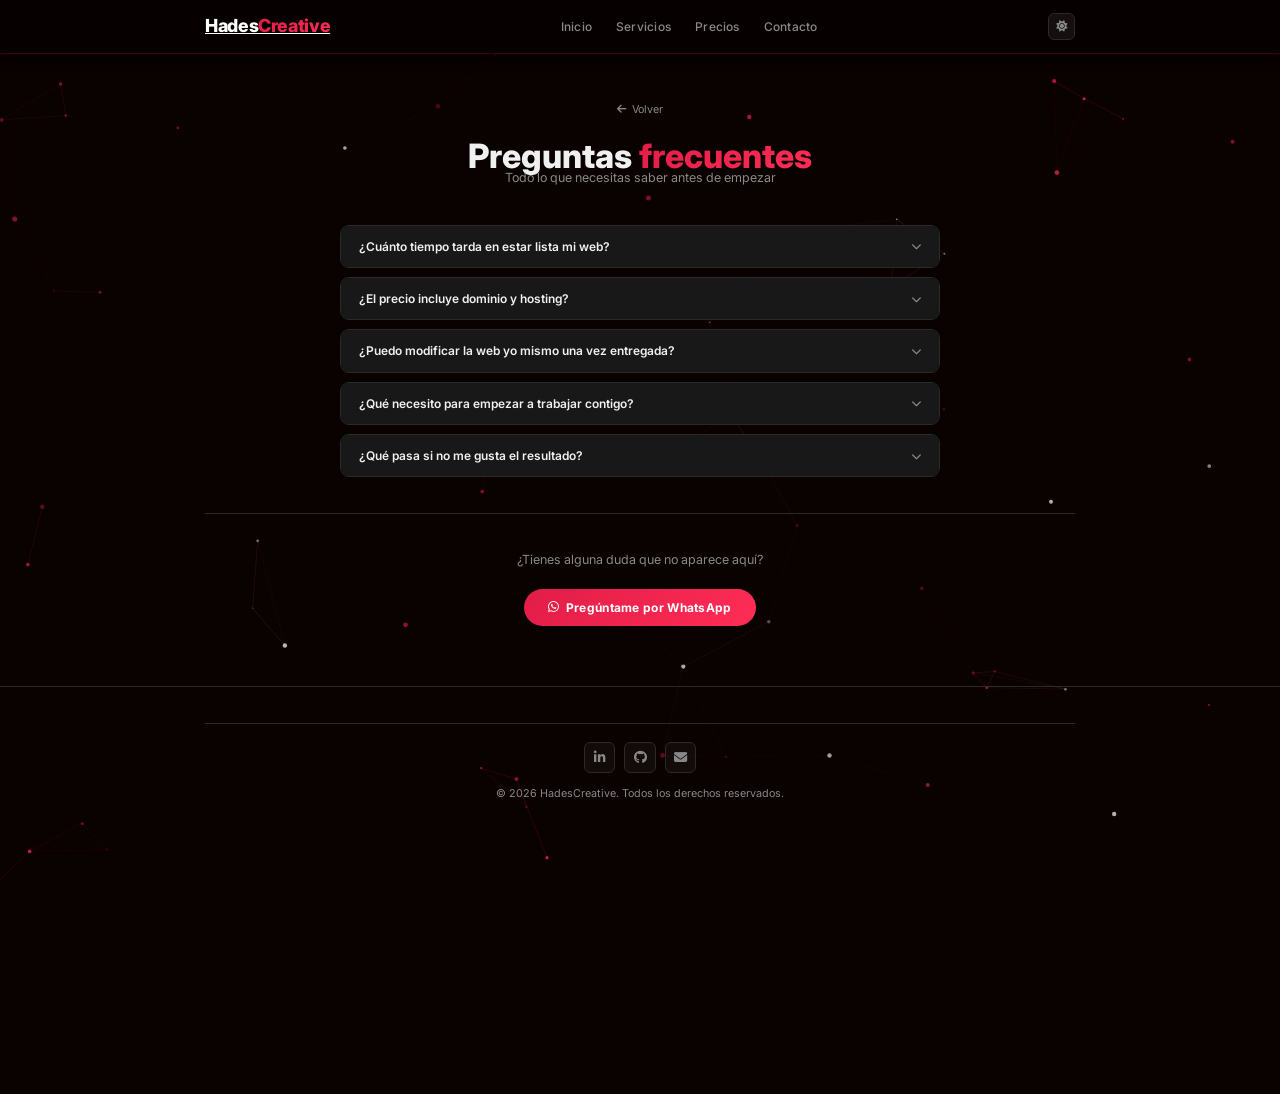
==== faq.html @ ffb85c8b "feat: FAQ como página separada con enlace en footer - Sección FAQ eliminada del scroll principal - N" ====
<!DOCTYPE html>
<html lang="es">

<head>
    <meta charset="UTF-8">
    <meta name="viewport" content="width=device-width, initial-scale=1.0">
    <title>Preguntas Frecuentes | HadesCreative</title>
    <meta name="description" content="Resolvemos tus dudas sobre nuestros servicios de diseño y desarrollo web.">
    <link rel="icon" type="image/svg+xml" href="assets/favicon.svg">
    <link rel="preconnect" href="https://fonts.googleapis.com">
    <link rel="preconnect" href="https://fonts.gstatic.com" crossorigin>
    <link rel="stylesheet" href="https://fonts.googleapis.com/css2?family=Inter:wght@400;500;600;700;800&display=swap">
    <link rel="stylesheet" href="https://cdnjs.cloudflare.com/ajax/libs/font-awesome/6.4.0/css/all.min.css">
    <link rel="stylesheet" href="css/global.css">
    <link rel="stylesheet" href="css/navbar.css">
    <link rel="stylesheet" href="css/sections.css">
</head>

<body>

    <div id="scroll-progress"></div>

    <canvas id="hero-canvas"></canvas>

    <nav class="navbar">
        <div class="container">
            <a href="index.html" class="nav-logo">Hades<span>Creative</span></a>
            <ul class="nav-menu">
                <li><a href="index.html#inicio" class="nav-link">Inicio</a></li>
                <li><a href="index.html#servicios" class="nav-link">Servicios</a></li>
                <li><a href="index.html#precios" class="nav-link">Precios</a></li>
                <li><a href="index.html#contacto" class="nav-link">Contacto</a></li>
            </ul>
            <div class="nav-actions">
                <button id="theme-toggle" aria-label="Cambiar tema">
                    <i class="fas fa-sun"></i>
                </button>
                <div class="hamburger">
                    <span></span>
                    <span></span>
                    <span></span>
                </div>
            </div>
        </div>
    </nav>

    <section class="faq faq-page">
        <div class="container">
            <div class="faq-page-header">
                <a href="index.html" class="faq-back"><i class="fas fa-arrow-left"></i> Volver</a>
                <h1>Preguntas <span>frecuentes</span></h1>
                <p class="section-subtitle">Todo lo que necesitas saber antes de empezar</p>
            </div>

            <div class="faq-lista">

                <div class="faq-item">
                    <button class="faq-pregunta">
                        <span>¿Cuánto tiempo tarda en estar lista mi web?</span>
                        <i class="fas fa-chevron-down faq-icon"></i>
                    </button>
                    <div class="faq-respuesta">
                        <p>Depende del proyecto. Una landing page puede estar lista en 5-7 días. Una web completa entre 2-3 semanas. Los CRMs personalizados requieren más tiempo según la complejidad. Al inicio del proyecto te doy un plazo concreto.</p>
                    </div>
                </div>

                <div class="faq-item">
                    <button class="faq-pregunta">
                        <span>¿El precio incluye dominio y hosting?</span>
                        <i class="fas fa-chevron-down faq-icon"></i>
                    </button>
                    <div class="faq-respuesta">
                        <p>Sí, en los planes de Web Completa y superiores el dominio y hosting del primer año están incluidos. El alojamiento se hace en Vercel, que ofrece alta velocidad y fiabilidad sin coste adicional.</p>
                    </div>
                </div>

                <div class="faq-item">
                    <button class="faq-pregunta">
                        <span>¿Puedo modificar la web yo mismo una vez entregada?</span>
                        <i class="fas fa-chevron-down faq-icon"></i>
                    </button>
                    <div class="faq-respuesta">
                        <p>Sí. Te entrego acceso completo al código y al repositorio. Si prefieres que yo me encargue del mantenimiento y las actualizaciones, también ofrezco ese servicio por separado.</p>
                    </div>
                </div>

                <div class="faq-item">
                    <button class="faq-pregunta">
                        <span>¿Qué necesito para empezar a trabajar contigo?</span>
                        <i class="fas fa-chevron-down faq-icon"></i>
                    </button>
                    <div class="faq-respuesta">
                        <p>Solo contarme tu idea. Con una llamada o conversación por WhatsApp es suficiente para entender lo que necesitas y prepararte una propuesta. No hace falta que tengas nada preparado de antemano.</p>
                    </div>
                </div>

                <div class="faq-item">
                    <button class="faq-pregunta">
                        <span>¿Qué pasa si no me gusta el resultado?</span>
                        <i class="fas fa-chevron-down faq-icon"></i>
                    </button>
                    <div class="faq-respuesta">
                        <p>Todos los proyectos incluyen rondas de revisión para ajustar diseño, textos y estructura hasta que estés satisfecho. Mi objetivo es que el resultado sea exactamente lo que imaginabas.</p>
                    </div>
                </div>

            </div>

            <div class="faq-cta">
                <p>¿Tienes alguna duda que no aparece aquí?</p>
                <a href="https://wa.me/34655080442" target="_blank" rel="noopener" class="btn-primary">
                    <i class="fab fa-whatsapp"></i> Pregúntame por WhatsApp
                </a>
            </div>
        </div>
    </section>

    <footer class="footer">
        <div class="container">
            <div class="footer-bottom">
                <div class="footer-icons">
                    <a href="https://www.linkedin.com/in/alexroadiaz/" target="_blank" rel="noopener" aria-label="LinkedIn">
                        <i class="fab fa-linkedin-in"></i>
                    </a>
                    <a href="https://github.com" target="_blank" rel="noopener" aria-label="GitHub">
                        <i class="fab fa-github"></i>
                    </a>
                    <a href="mailto:sativezip@gmail.com" aria-label="Email">
                        <i class="fas fa-envelope"></i>
                    </a>
                </div>
                <p>&copy; 2026 HadesCreative. Todos los derechos reservados.</p>
            </div>
        </div>
    </footer>

    <script>
        // Scroll progress
        (function () {
            const bar = document.getElementById('scroll-progress');
            window.addEventListener('scroll', () => {
                const total = document.documentElement.scrollHeight - window.innerHeight;
                bar.style.width = (window.scrollY / total * 100) + '%';
            }, { passive: true });
        })();

        // Theme toggle
        (function () {
            const toggle = document.getElementById('theme-toggle');
            const icon = toggle.querySelector('i');
            const html = document.documentElement;
            if (localStorage.getItem('theme') === 'light') {
                html.classList.add('light');
                icon.className = 'fas fa-moon';
            }
            toggle.addEventListener('click', () => {
                html.classList.toggle('light');
                const isLight = html.classList.contains('light');
                icon.className = isLight ? 'fas fa-moon' : 'fas fa-sun';
                localStorage.setItem('theme', isLight ? 'light' : 'dark');
            });
        })();

        // FAQ accordion
        document.querySelectorAll('.faq-pregunta').forEach(btn => {
            btn.addEventListener('click', () => {
                const item = btn.parentElement;
                const abierto = item.classList.contains('abierto');
                document.querySelectorAll('.faq-item').forEach(i => i.classList.remove('abierto'));
                if (!abierto) item.classList.add('abierto');
            });
        });

        // Hamburger
        const hamburger = document.querySelector('.hamburger');
        const navMenu = document.querySelector('.nav-menu');
        hamburger.addEventListener('click', () => {
            navMenu.classList.toggle('active');
            hamburger.classList.toggle('active');
        });
        document.addEventListener('click', e => {
            if (!e.target.closest('.navbar')) {
                navMenu.classList.remove('active');
                hamburger.classList.remove('active');
            }
        });
    </script>

    <script src="js/particles.js"></script>

</body>
</html>
---- css/global.css ----
/**
 * Estilos Globales y Base
 * Configuración de variables CSS y estilos globales
 */

* {
    margin: 0;
    padding: 0;
    box-sizing: border-box;
}

:root {
    --primary-color: #e11d48;
    --secondary-color: #ff2d55;
    --dark-color: #080808;
    --surface-color: #111111;
    --card-color: #181818;
    --light-color: #222222;
    --text-color: #888888;
    --text-bright: #f0f0f0;
    --border-color: #2a2a2a;
    --error-color: #ff3b3b;
    --success-color: #22c55e;
    --warning-color: #f59e0b;

    /* Transiciones */
    --transition-base: all 0.3s ease;

    /* Espaciados */
    --spacing-sm: 0.5rem;
    --spacing-md: 1rem;
    --spacing-lg: 1.5rem;
    --spacing-xl: 2rem;

    /* Border radius */
    --radius-sm: 4px;
    --radius-md: 8px;
    --radius-lg: 12px;
    --radius-full: 30px;
}

html {
    scroll-behavior: smooth;
}

@media (min-width: 1024px) {
    html {
        zoom: 0.75;
    }
}

body {
    font-family: 'Inter', 'Segoe UI', sans-serif;
    color: var(--text-color);
    background: #0a0101;
    min-height: 100vh;
    line-height: 1.6;
}

@keyframes animatedGradient {
    0% {
        background-position: 0% 50%;
        filter: brightness(0.85);
    }

    50% {
        background-position: 100% 50%;
        filter: brightness(1.05);
    }

    100% {
        background-position: 0% 50%;
        filter: brightness(0.85);
    }
}

#hero-canvas {
    position: fixed;
    inset: 0;
    width: 100%;
    height: 100%;
    z-index: -1;
    pointer-events: none;
}

section, footer, .navbar, .whatsapp-btn, .acordeon-section {
    position: relative;
    z-index: 3;
}

.container {
    max-width: 1200px;
    margin: 0 auto;
    padding: 0 20px;
}

/* Botones globales */
.btn-primary,
.btn-secondary,
.btn-danger {
    border: none;
    border-radius: var(--radius-full);
    font-weight: 700;
    cursor: pointer;
    transition: var(--transition-base);
    font-family: inherit;
    letter-spacing: 0.4px;
}

.btn-primary {
    background: linear-gradient(135deg, var(--primary-color), var(--secondary-color));
    color: white;
    padding: 12px 32px;
    font-size: 1rem;
}

.btn-primary:hover {
    transform: translateY(-2px);
    box-shadow: 0 10px 30px rgba(225, 29, 72, 0.45);
    filter: brightness(1.1);
}

.btn-secondary {
    background-color: transparent;
    color: var(--primary-color);
    padding: 10px 20px;
    border: 2px solid var(--primary-color) !important;
}

.btn-secondary:hover {
    background-color: var(--primary-color);
    color: white;
    box-shadow: 0 0 20px rgba(225, 29, 72, 0.35);
}

.btn-danger {
    background-color: var(--error-color);
    color: white;
    padding: 10px 20px;
}

.btn-danger:hover {
    background-color: #dc2626;
    box-shadow: 0 0 15px rgba(239, 68, 68, 0.4);
}

/* Headings */
h1,
h2,
h3,
h4,
h5,
h6 {
    font-weight: 600;
    line-height: 1.2;
}

h1 {
    font-size: 2.5rem;
}

h2 {
    font-size: 2rem;
}

h3 {
    font-size: 1.5rem;
}

h4 {
    font-size: 1.25rem;
}

h5 {
    font-size: 1.1rem;
}

h6 {
    font-size: 1rem;
}

/* Inputs y formularios globales */
input,
textarea,
select {
    font-family: inherit;
    background: var(--card-color);
    color: var(--text-bright);
    border: 2px solid var(--border-color);
    border-radius: var(--radius-md);
    padding: 10px 15px;
    font-size: 1rem;
    transition: var(--transition-base);
}

input::placeholder,
textarea::placeholder {
    color: var(--text-color);
}

input:focus,
textarea:focus,
select:focus {
    outline: none;
    border-color: var(--primary-color);
    box-shadow: 0 0 0 3px rgba(59, 130, 246, 0.15);
}

/* Hades decorativo fondo */
.hades-deco {
    position: fixed;
    z-index: 1;
    pointer-events: none;
    user-select: none;
    width: 520px;
    opacity: 0.10;
    filter: drop-shadow(0 0 40px rgba(225,29,72,0.6)) drop-shadow(0 0 80px rgba(180,10,30,0.4));
}

.hades-top {
    top: -40px;
    right: -60px;
    transform: scaleX(-1) rotate(-8deg);
}

.hades-bottom {
    bottom: -60px;
    left: -60px;
    transform: rotate(6deg);
}

@media (max-width: 768px) {
    .hades-deco {
        width: 240px;
        opacity: 0.06;
    }
}

/* ── Splash Screen ── */
.splash {
    position: fixed;
    inset: 0;
    background: #080808;
    z-index: 99999;
    display: flex;
    flex-direction: column;
    align-items: center;
    justify-content: center;
    gap: 2rem;
    transition: opacity 0.7s ease, visibility 0.7s ease;
}

.splash-hidden {
    opacity: 0;
    visibility: hidden;
    pointer-events: none;
}

.splash-logo {
    font-size: 2.8rem;
    font-weight: 800;
    color: white;
    letter-spacing: -1px;
    animation: splashPulse 0.9s ease-in-out infinite alternate;
}

.splash-logo span {
    background: linear-gradient(135deg, var(--primary-color), var(--secondary-color));
    -webkit-background-clip: text;
    -webkit-text-fill-color: transparent;
    background-clip: text;
}

.splash-bar {
    width: 160px;
    height: 3px;
    background: var(--border-color);
    border-radius: 3px;
    overflow: hidden;
}

.splash-bar::after {
    content: '';
    display: block;
    height: 100%;
    background: linear-gradient(90deg, var(--primary-color), var(--secondary-color));
    border-radius: 3px;
    animation: splashLoad 1.4s ease-in-out forwards;
}

@keyframes splashPulse {
    from { opacity: 0.6; }
    to   { opacity: 1; }
}

@keyframes splashLoad {
    from { width: 0%; }
    to   { width: 100%; }
}

/* ── Scroll animations ── */
.fade-in {
    opacity: 0;
    transform: translateY(28px);
    transition: opacity 0.6s ease, transform 0.6s ease;
}

.fade-in.visible {
    opacity: 1;
    transform: translateY(0);
}

/* ── Nav link activo ── */
.nav-link.active {
    color: var(--text-bright);
    border-bottom-color: var(--primary-color);
}

/* ── Botón volver arriba ── */
#back-to-top {
    position: fixed;
    bottom: 2rem;
    right: 2rem;
    z-index: 999;
    width: 44px;
    height: 44px;
    background: var(--card-color);
    border: 1px solid var(--border-color);
    border-radius: var(--radius-md);
    color: var(--text-color);
    font-size: 1rem;
    cursor: pointer;
    display: flex;
    align-items: center;
    justify-content: center;
    opacity: 0;
    visibility: hidden;
    transform: translateY(10px);
    transition: var(--transition-base);
}

#back-to-top.btt-visible {
    opacity: 1;
    visibility: visible;
    transform: translateY(0);
}

#back-to-top:hover {
    background: var(--primary-color);
    border-color: var(--primary-color);
    color: white;
    transform: translateY(-3px);
}

/* ── Scroll progress bar ── */
#scroll-progress {
    position: fixed;
    top: 0;
    left: 0;
    height: 3px;
    width: 0%;
    background: linear-gradient(90deg, var(--primary-color), var(--secondary-color));
    z-index: 99999;
    transition: width 0.08s linear;
    pointer-events: none;
}

/* ── Theme toggle button ── */
#theme-toggle {
    width: 36px;
    height: 36px;
    background: rgba(255, 255, 255, 0.06);
    border: 1px solid var(--border-color);
    border-radius: var(--radius-md);
    color: var(--text-color);
    cursor: pointer;
    display: flex;
    align-items: center;
    justify-content: center;
    font-size: 0.95rem;
    transition: var(--transition-base);
    flex-shrink: 0;
}

#theme-toggle:hover {
    background: var(--primary-color);
    border-color: var(--primary-color);
    color: white;
}

.nav-actions {
    display: flex;
    align-items: center;
    gap: 0.75rem;
}

/* ── Light Mode ── */
html.light {
    --dark-color: #f0ecec;
    --surface-color: #e8e2e2;
    --card-color: #ffffff;
    --light-color: #ddd6d6;
    --text-color: #555050;
    --text-bright: #111010;
    --border-color: #ddd6d6;
}

html.light body {
    background: #e8e2e2;
}

html.light .navbar {
    background: rgba(255, 255, 255, 0.92);
    border-bottom-color: rgba(225, 29, 72, 0.18);
    box-shadow: 0 2px 16px rgba(0, 0, 0, 0.08);
}

html.light .nav-logo {
    color: #111010;
}

html.light .nav-link {
    color: #555050;
}

html.light .nav-link:hover {
    color: #111010;
}

/* Tarjetas con sombra para que destaquen */
html.light .servicio-card,
html.light .proceso-step,
html.light .precio-card,
html.light .proyecto-card,
html.light .faq-item,
html.light .acordeon-item {
    box-shadow: 0 2px 16px rgba(0, 0, 0, 0.08);
    border-color: #e0d8d8;
}

html.light .servicio-card:hover,
html.light .proceso-step:hover,
html.light .precio-card:hover,
html.light .proyecto-card:hover {
    box-shadow: 0 12px 35px rgba(0, 0, 0, 0.13), 0 0 20px rgba(225, 29, 72, 0.1);
}

/* Hero */
html.light .hero-content h1 {
    color: #111010;
    text-shadow: none;
}

html.light .hero::before {
    background: radial-gradient(ellipse, rgba(225, 29, 72, 0.07) 0%, transparent 65%);
}

html.light .hero::after {
    background: radial-gradient(ellipse, rgba(255, 45, 85, 0.05) 0%, transparent 65%);
}

/* Botón outline visible en fondo claro */
html.light .btn-outline {
    border-color: rgba(0, 0, 0, 0.2);
    color: #111010;
}

html.light .btn-outline:hover {
    border-color: var(--primary-color);
    color: var(--primary-color);
    background: rgba(225, 29, 72, 0.06);
}

/* Números/stats: gradiente blanco → rojo se vuelve oscuro → rojo */
html.light .widget h3,
html.light .smi-stat strong,
html.light .precio-precio .cantidad,
html.light .precio-consulta {
    background: linear-gradient(135deg, #111010, var(--primary-color));
    -webkit-background-clip: text;
    -webkit-text-fill-color: transparent;
    background-clip: text;
}

/* Acordeón y FAQ */
html.light .acordeon-header,
html.light .faq-pregunta {
    background: #ffffff;
    color: #111010;
}

html.light .acordeon-header:hover,
html.light .faq-pregunta:hover {
    background: #f5f0f0;
}

html.light .acordeon-item.abierto .acordeon-header,
html.light .faq-item.abierto .faq-pregunta {
    background: rgba(225, 29, 72, 0.05);
    color: #111010;
}

html.light .acordeon-body,
html.light .faq-respuesta {
    background: #f5f0f0;
}

/* Formulario */
html.light .contacto-form-wrapper {
    background: rgba(255, 255, 255, 0.9);
    box-shadow: 0 4px 24px rgba(0, 0, 0, 0.08);
}

html.light .form-group input,
html.light .form-group textarea {
    background: #f5f0f0;
    border-color: #ddd6d6;
    color: #111010;
}

html.light .form-group input::placeholder,
html.light .form-group textarea::placeholder {
    color: #999090;
}

/* Botón ver ejemplo */
html.light .btn-ver-ejemplo {
    border-color: rgba(225, 29, 72, 0.3);
    color: var(--primary-color);
}

/* Modal */
html.light .ejemplos-modal-box {
    background: #ffffff;
}

html.light .ejemplos-modal-header {
    background: #f5f0f0;
    border-bottom-color: #e0d8d8;
}

/* Splash */
html.light .splash {
    background: #e8e2e2;
}

/* Nav móvil */
html.light .nav-menu {
    background: rgba(255, 255, 255, 0.98);
}

/* Varios */
html.light #back-to-top {
    background: #ffffff;
    border-color: #ddd6d6;
    color: #555050;
}

html.light #theme-toggle {
    background: rgba(0, 0, 0, 0.05);
    border-color: #ddd6d6;
    color: #555050;
}

html.light .footer {
    border-top-color: #ddd6d6;
}

html.light .footer-bottom {
    border-top-color: #ddd6d6;
}

html.light .footer-logo {
    color: #111010;
}

html.light .footer-icons a {
    background: rgba(0, 0, 0, 0.05);
    border-color: #ddd6d6;
    color: #555050;
}

html.light .hero-whatsapp {
    color: #555050;
}

html.light .scroll-indicator a {
    color: #999090;
}

html.light .skill-tags span {
    background: rgba(0, 0, 0, 0.05);
    border-color: #ddd6d6;
    color: #555050;
}

html.light .precios-nota {
    color: #777070;
}

/* Scrollbar personalizado */
::-webkit-scrollbar {
    width: 8px;
}

::-webkit-scrollbar-track {
    background: var(--dark-color);
}

::-webkit-scrollbar-thumb {
    background: var(--primary-color);
    border-radius: 4px;
}

::-webkit-scrollbar-thumb:hover {
    background: var(--secondary-color);
}
---- css/navbar.css ----
/**
 * Estilos de Navbar
 */

.navbar {
    background: rgba(8, 1, 2, 0.85);
    backdrop-filter: blur(12px);
    color: white;
    padding: 1rem 0;
    position: sticky;
    top: 0;
    z-index: 100;
    box-shadow: 0 2px 20px rgba(0, 0, 0, 0.8), 0 1px 0 rgba(225, 29, 72, 0.12);
    border-bottom: 1px solid rgba(225, 29, 72, 0.2);
}

.navbar .container {
    display: flex;
    justify-content: space-between;
    align-items: center;
}

.nav-logo {
    font-size: 1.5rem;
    font-weight: 800;
    white-space: nowrap;
    color: white;
    letter-spacing: -0.5px;
}

.nav-logo span {
    background: linear-gradient(135deg, var(--primary-color), var(--secondary-color));
    -webkit-background-clip: text;
    -webkit-text-fill-color: transparent;
    background-clip: text;
}

.nav-menu {
    display: flex;
    list-style: none;
    gap: 2rem;
}

.nav-link {
    color: var(--text-color);
    text-decoration: none;
    font-weight: 500;
    padding: 0.5rem 0;
    border-bottom: 2px solid transparent;
    transition: all 0.3s ease;
    letter-spacing: 0.3px;
}

.nav-link:hover {
    color: #ffffff;
    border-bottom-color: var(--primary-color);
}

.nav-cta {
    background: linear-gradient(135deg, var(--primary-color), var(--secondary-color));
    color: white;
    padding: 9px 22px;
    border-radius: var(--radius-full);
    font-weight: 700;
    font-size: 0.9rem;
    text-decoration: none;
    transition: var(--transition-base);
    white-space: nowrap;
    letter-spacing: 0.3px;
}

.nav-cta:hover {
    transform: translateY(-2px);
    box-shadow: 0 8px 25px rgba(59, 130, 246, 0.4);
    filter: brightness(1.1);
}

.nav-actions {
    display: flex;
    align-items: center;
    gap: 0.75rem;
}

.hamburger {
    display: none;
    flex-direction: column;
    cursor: pointer;
    gap: 5px;
}

.hamburger span {
    width: 24px;
    height: 2px;
    background-color: var(--text-color);
    transition: 0.3s;
    border-radius: 2px;
}

.hamburger:hover span {
    background-color: var(--primary-color);
}

/* Responsive Navbar */
@media (max-width: 768px) {
    .nav-menu {
        gap: 1rem;
        font-size: 0.9rem;
    }
}

@media (max-width: 600px) {
    .hamburger {
        display: flex;
    }

    .hamburger.active span:nth-child(1) {
        transform: translateY(7px) rotate(45deg);
    }

    .hamburger.active span:nth-child(2) {
        opacity: 0;
        transform: translateX(-8px);
    }

    .hamburger.active span:nth-child(3) {
        transform: translateY(-7px) rotate(-45deg);
    }

    .nav-cta {
        display: none;
    }

    .nav-menu {
        display: none;
        position: absolute;
        top: 100%;
        left: 0;
        right: 0;
        flex-direction: column;
        background: rgba(6, 1, 1, 0.98);
        backdrop-filter: blur(16px);
        padding: 0.5rem 0 1rem;
        gap: 0;
        border-bottom: 1px solid rgba(225, 29, 72, 0.2);
        box-shadow: 0 10px 30px rgba(0, 0, 0, 0.6);
    }

    .nav-menu.active {
        display: flex;
    }

    .nav-menu li {
        width: 100%;
    }

    .nav-link {
        display: block;
        padding: 0.85rem 1.5rem;
        border-bottom: none;
        border-left: 3px solid transparent;
        font-size: 1rem;
        transition: all 0.2s ease;
    }

    .nav-link:hover,
    .nav-link.active {
        border-bottom: none;
        border-left-color: var(--primary-color);
        background: rgba(225, 29, 72, 0.07);
        color: var(--text-bright);
    }
}
---- css/sections.css ----
/**
 * Estilos de Secciones
 */

section {
    padding: 80px 20px;
}

section h2 {
    font-size: 2.5rem;
    text-align: center;
    margin-bottom: 3rem;
    color: var(--text-bright);
    position: relative;
    padding-bottom: 1rem;
    font-weight: 700;
    letter-spacing: -0.5px;
}

section h2::after {
    content: '';
    position: absolute;
    bottom: 0;
    left: 50%;
    transform: translateX(-50%);
    width: 60px;
    height: 3px;
    background: linear-gradient(90deg, var(--primary-color), var(--secondary-color));
    border-radius: 3px;
}

.section-subtitle {
    text-align: center;
    color: var(--text-color);
    font-size: 1.05rem;
    margin-top: -1.5rem;
    margin-bottom: 3rem;
    max-width: 560px;
    margin-left: auto;
    margin-right: auto;
    line-height: 1.7;
}

/* Stats */
.stats {
    background: transparent;
    padding: 50px 20px;
}

/* Servicios */
.servicios {
    background: transparent;
}

.servicios-grid {
    display: grid;
    grid-template-columns: repeat(auto-fit, minmax(280px, 1fr));
    gap: 2rem;
}

.servicio-card {
    background: var(--card-color);
    padding: 2rem;
    border-radius: var(--radius-lg);
    text-align: center;
    box-shadow: 0 8px 32px rgba(0, 0, 0, 0.5);
    transition: var(--transition-base);
    position: relative;
    overflow: hidden;
    border: 1px solid var(--border-color);
}

.servicio-card::before {
    content: '';
    position: absolute;
    top: 0;
    left: 0;
    right: 0;
    height: 3px;
    background: linear-gradient(90deg, var(--primary-color), var(--secondary-color));
}

.servicio-card:hover {
    transform: translateY(-6px);
    box-shadow: 0 20px 50px rgba(0, 0, 0, 0.7), 0 0 25px rgba(225, 29, 72, 0.15);
    border-color: rgba(225, 29, 72, 0.35);
}

.servicio-card i {
    font-size: 2.8rem;
    color: rgba(255, 255, 255, 0.75);
    margin-bottom: 1rem;
    display: block;
    transition: var(--transition-base);
}

.servicio-card:hover i {
    color: white;
    transform: scale(1.05);
}

.servicio-card h3 {
    font-size: 1.2rem;
    margin-bottom: 0.5rem;
    color: var(--text-bright);
    font-weight: 600;
}

.servicio-card p {
    color: var(--text-color);
    line-height: 1.6;
    font-size: 0.95rem;
}

/* Stats strip */
.widgets {
    background: transparent;
    padding: 60px 20px;
    border-top: 1px solid var(--border-color);
    border-bottom: 1px solid var(--border-color);
}

.widgets-container {
    display: grid;
    grid-template-columns: repeat(auto-fit, minmax(160px, 1fr));
    gap: 0;
}

.widget {
    background: transparent;
    padding: 1.5rem 2rem;
    text-align: center;
    border-right: 1px solid var(--border-color);
    transition: var(--transition-base);
    position: relative;
}

.widget:last-child {
    border-right: none;
}

.widget:hover {
    background: rgba(225, 29, 72, 0.04);
}

.widget h3 {
    font-size: 2.8rem;
    font-weight: 800;
    background: linear-gradient(135deg, #ffffff, #e11d48);
    -webkit-background-clip: text;
    -webkit-text-fill-color: transparent;
    background-clip: text;
    line-height: 1;
    margin-bottom: 0.5rem;
}

.widget p {
    color: var(--text-color);
    font-size: 0.85rem;
    font-weight: 500;
    text-transform: uppercase;
    letter-spacing: 1px;
}

/* Enlaces */
.enlaces {
    background: rgba(9, 16, 32, 0.95);
    backdrop-filter: blur(12px);
}

.enlaces-grid {
    display: grid;
    grid-template-columns: repeat(auto-fit, minmax(200px, 1fr));
    gap: 2rem;
}

.enlace-card {
    background: var(--card-color);
    padding: 2rem;
    border-radius: var(--radius-lg);
    text-align: center;
    box-shadow: 0 8px 32px rgba(0, 0, 0, 0.5);
    transition: var(--transition-base);
    position: relative;
    border: 1px solid var(--border-color);
}

.enlace-card:hover {
    transform: translateY(-6px);
    box-shadow: 0 20px 50px rgba(0, 0, 0, 0.7), 0 0 25px rgba(225, 29, 72, 0.12);
    border-color: rgba(225, 29, 72, 0.3);
}

.enlace-card a {
    display: block;
    text-decoration: none;
    color: var(--text-color);
    transition: var(--transition-base);
}

.enlace-card:hover a {
    color: var(--text-bright);
}

.enlace-card i {
    font-size: 2.5rem;
    color: rgba(255, 255, 255, 0.75);
    margin-bottom: 1rem;
    transition: var(--transition-base);
    display: block;
}

.enlace-card:hover i {
    color: white;
    transform: scale(1.1);
}

.enlace-card h3 {
    font-size: 1.05rem;
    margin-bottom: 0.5rem;
    color: var(--text-bright);
    font-weight: 600;
}

/* Contacto */
.contacto {
    background: transparent;
}

.contacto-wrapper {
    display: grid;
    grid-template-columns: 1fr 1fr;
    gap: 5rem;
    align-items: center;
}

/* Info lado izquierdo */
.contacto-tag {
    display: inline-block;
    background: rgba(225, 29, 72, 0.12);
    color: var(--primary-color);
    border: 1px solid rgba(225, 29, 72, 0.3);
    padding: 5px 16px;
    border-radius: var(--radius-full);
    font-size: 0.8rem;
    font-weight: 600;
    letter-spacing: 1.5px;
    text-transform: uppercase;
    margin-bottom: 1.5rem;
}

.contacto-info h2 {
    font-size: 2.8rem;
    font-weight: 800;
    color: var(--text-bright);
    line-height: 1.15;
    margin-bottom: 1.2rem;
    text-align: left;
    padding-bottom: 0;
}

.contacto-info h2::after {
    display: none;
}

.contacto-info h2 span {
    background: linear-gradient(135deg, var(--primary-color), var(--secondary-color));
    -webkit-background-clip: text;
    -webkit-text-fill-color: transparent;
    background-clip: text;
}

.contacto-info > p {
    color: var(--text-color);
    font-size: 1rem;
    line-height: 1.7;
    margin-bottom: 2.5rem;
}

.contacto-items {
    display: flex;
    flex-direction: column;
    gap: 1.2rem;
}

.contacto-item {
    display: flex;
    align-items: center;
    gap: 1rem;
}

.contacto-item-icon {
    width: 46px;
    height: 46px;
    background: rgba(225, 29, 72, 0.1);
    border: 1px solid rgba(225, 29, 72, 0.25);
    border-radius: var(--radius-md);
    display: flex;
    align-items: center;
    justify-content: center;
    color: var(--primary-color);
    font-size: 1.1rem;
    flex-shrink: 0;
}

.contacto-item strong {
    display: block;
    color: var(--text-bright);
    font-size: 0.85rem;
    font-weight: 600;
}

.contacto-item span {
    color: var(--text-color);
    font-size: 0.9rem;
}

/* Formulario lado derecho */
.contacto-form-wrapper {
    background: rgba(20, 5, 8, 0.6);
    border: 1px solid var(--border-color);
    border-radius: 20px;
    padding: 2.5rem;
    backdrop-filter: blur(10px);
}

.contacto-form {
    display: flex;
    flex-direction: column;
    gap: 1rem;
}

.form-group input,
.form-group textarea {
    width: 100%;
    padding: 14px 18px;
    background: rgba(255,255,255,0.04);
    color: var(--text-bright);
    border: 1px solid var(--border-color);
    border-radius: var(--radius-md);
    font-size: 0.95rem;
    transition: var(--transition-base);
}

.form-group input:focus,
.form-group textarea:focus {
    outline: none;
    border-color: var(--primary-color);
    background: rgba(225, 29, 72, 0.05);
    box-shadow: 0 0 0 3px rgba(225, 29, 72, 0.1);
}

.btn-full {
    width: 100%;
    justify-content: center;
    display: flex;
    align-items: center;
    gap: 0.5rem;
    margin-top: 0.5rem;
    padding: 14px 32px;
}

/* Responsive contacto */
@media (max-width: 768px) {
    .contacto-wrapper {
        grid-template-columns: 1fr;
        gap: 3rem;
    }

    .contacto-info h2 {
        font-size: 2rem;
    }
}

/* Acordeón */
.acordeon-section {
    background: transparent;
    padding-top: 0;
    padding-bottom: 80px;
}

.acordeon {
    max-width: 800px;
    margin: 0 auto;
    display: flex;
    flex-direction: column;
    gap: 0.75rem;
}

.acordeon-item {
    border: 1px solid var(--border-color);
    border-radius: var(--radius-lg);
    overflow: hidden;
    transition: border-color 0.3s ease;
}

.acordeon-item.abierto {
    border-color: rgba(225, 29, 72, 0.4);
}

.acordeon-header {
    width: 100%;
    background: var(--card-color);
    color: var(--text-bright);
    border: none;
    padding: 1.1rem 1.5rem;
    display: flex;
    justify-content: space-between;
    align-items: center;
    cursor: pointer;
    font-size: 1rem;
    font-weight: 600;
    font-family: inherit;
    text-align: left;
    transition: background 0.3s ease;
    gap: 1rem;
}

.acordeon-header:hover {
    background: #202020;
}

.acordeon-item.abierto .acordeon-header {
    background: rgba(225, 29, 72, 0.08);
    color: white;
}

.acordeon-header span {
    display: flex;
    align-items: center;
    gap: 0.75rem;
}

.acordeon-header span i {
    color: var(--primary-color);
    font-size: 1rem;
    width: 18px;
    text-align: center;
}

.acordeon-icon {
    color: var(--text-color);
    font-size: 0.85rem;
    transition: transform 0.3s ease;
    flex-shrink: 0;
}

.acordeon-item.abierto .acordeon-icon {
    transform: rotate(180deg);
    color: var(--primary-color);
}

.acordeon-body {
    max-height: 0;
    overflow: hidden;
    transition: max-height 0.35s ease, padding 0.35s ease;
    background: rgba(20, 5, 8, 0.6);
}

.acordeon-body p {
    padding: 1.2rem 1.5rem;
    color: var(--text-color);
    font-size: 0.95rem;
    line-height: 1.7;
    margin: 0;
}

.acordeon-item.abierto .acordeon-body {
    max-height: 200px;
}

/* Proceso */
.proceso {
    background: transparent;
}

.proceso-grid {
    display: grid;
    grid-template-columns: repeat(auto-fit, minmax(240px, 1fr));
    gap: 2rem;
}

.proceso-step {
    background: var(--card-color);
    padding: 2.5rem 2rem;
    border-radius: var(--radius-lg);
    text-align: center;
    border: 1px solid var(--border-color);
    position: relative;
    overflow: hidden;
    transition: var(--transition-base);
}

.proceso-step:hover {
    transform: translateY(-5px);
    border-color: rgba(225, 29, 72, 0.35);
    box-shadow: 0 16px 40px rgba(0, 0, 0, 0.6), 0 0 20px rgba(225, 29, 72, 0.08);
}

.step-number {
    position: absolute;
    top: 12px;
    right: 18px;
    font-size: 3.5rem;
    font-weight: 800;
    color: rgba(225, 29, 72, 0.08);
    line-height: 1;
    pointer-events: none;
}

.proceso-step i {
    font-size: 2.5rem;
    color: var(--primary-color);
    margin-bottom: 1rem;
    display: block;
}

.proceso-step h3 {
    font-size: 1.15rem;
    margin-bottom: 0.75rem;
    color: var(--text-bright);
    font-weight: 600;
}

.proceso-step p {
    color: var(--text-color);
    font-size: 0.95rem;
    line-height: 1.6;
}

/* Portafolio */
.portafolio {
    background: transparent;
}

.portafolio-grid {
    display: grid;
    grid-template-columns: repeat(auto-fill, minmax(220px, 1fr));
    gap: 1.25rem;
}

.portafolio-placeholder,
.testimonio-placeholder {
    grid-column: 1 / -1;
    text-align: center;
    padding: 5rem 2rem;
    color: var(--text-color);
    border: 2px dashed var(--border-color);
    border-radius: var(--radius-lg);
}

.portafolio-placeholder i,
.testimonio-placeholder i {
    font-size: 3rem;
    margin-bottom: 1rem;
    display: block;
    opacity: 0.4;
}

/* Proyecto card */
.proyecto-card {
    background: var(--card-color);
    border-radius: var(--radius-lg);
    overflow: hidden;
    border: 1px solid var(--border-color);
    transition: var(--transition-base);
}

.proyecto-card:hover {
    transform: translateY(-6px);
    border-color: rgba(225, 29, 72, 0.35);
    box-shadow: 0 20px 50px rgba(0, 0, 0, 0.6), 0 0 25px rgba(225, 29, 72, 0.1);
}

.proyecto-imagen {
    position: relative;
    overflow: hidden;
    aspect-ratio: 16 / 10;
    background: linear-gradient(135deg, #1a0308 0%, #2d0510 100%);
}

.proyecto-imagen img {
    width: 100%;
    height: 100%;
    object-fit: cover;
    display: block;
    transition: transform 0.4s ease;
}

.proyecto-card:hover .proyecto-imagen img {
    transform: scale(1.05);
}

.proyecto-imagen.sin-imagen::after {
    content: 'Sin imagen';
    position: absolute;
    inset: 0;
    display: flex;
    align-items: center;
    justify-content: center;
    color: var(--text-color);
    font-size: 0.9rem;
}

.proyecto-overlay {
    position: absolute;
    inset: 0;
    background: rgba(8, 1, 2, 0.75);
    display: flex;
    align-items: center;
    justify-content: center;
    opacity: 0;
    transition: var(--transition-base);
}

.proyecto-card:hover .proyecto-overlay {
    opacity: 1;
}

.btn-ver-sitio {
    background: linear-gradient(135deg, var(--primary-color), var(--secondary-color));
    color: white;
    padding: 10px 24px;
    border-radius: var(--radius-full);
    text-decoration: none;
    font-weight: 700;
    font-size: 0.95rem;
    display: flex;
    align-items: center;
    gap: 0.5rem;
    transition: var(--transition-base);
}

.btn-ver-sitio:hover {
    transform: scale(1.05);
    box-shadow: 0 8px 25px rgba(225, 29, 72, 0.45);
}

.proyecto-info {
    padding: 0.9rem 1rem;
}

.proyecto-info h3 {
    font-size: 0.95rem;
    color: var(--text-bright);
    font-weight: 700;
    margin-bottom: 0.3rem;
}

.proyecto-info p {
    color: var(--text-color);
    font-size: 0.8rem;
    line-height: 1.5;
    margin-bottom: 0.6rem;
}

.proyecto-tags {
    display: flex;
    flex-wrap: wrap;
    gap: 0.3rem;
}

.proyecto-tags span {
    background: rgba(225, 29, 72, 0.1);
    color: var(--primary-color);
    border: 1px solid rgba(225, 29, 72, 0.25);
    padding: 2px 8px;
    border-radius: var(--radius-full);
    font-size: 0.7rem;
    font-weight: 600;
}

/* Testimonios */
.testimonios {
    background: transparent;
}

.testimonios-grid {
    display: grid;
    grid-template-columns: repeat(auto-fit, minmax(300px, 1fr));
    gap: 2rem;
}

/* CTA Banner */
.cta-banner {
    background: transparent;
    padding: 80px 20px;
    text-align: center;
    position: relative;
    overflow: hidden;
    border-top: 1px solid rgba(225, 29, 72, 0.2);
    border-bottom: 1px solid rgba(225, 29, 72, 0.2);
}

.cta-actions {
    display: flex;
    gap: 1rem;
    justify-content: center;
    flex-wrap: wrap;
    align-items: center;
}

.btn-whatsapp-cta {
    display: inline-flex;
    align-items: center;
    gap: 0.5rem;
    background: rgba(74, 222, 128, 0.1);
    color: #4ade80;
    border: 1px solid rgba(74, 222, 128, 0.3);
    padding: 12px 28px;
    border-radius: var(--radius-full);
    font-weight: 700;
    font-size: 1rem;
    text-decoration: none;
    transition: var(--transition-base);
}

.btn-whatsapp-cta i {
    font-size: 1.2rem;
}

.btn-whatsapp-cta:hover {
    background: rgba(74, 222, 128, 0.18);
    border-color: rgba(74, 222, 128, 0.55);
    transform: translateY(-2px);
    box-shadow: 0 8px 25px rgba(74, 222, 128, 0.2);
}

/* ── FAQ ── */
.faq {
    background: transparent;
}

.faq-lista {
    max-width: 800px;
    margin: 0 auto;
    display: flex;
    flex-direction: column;
    gap: 0.75rem;
}

.faq-item {
    border: 1px solid var(--border-color);
    border-radius: var(--radius-lg);
    overflow: hidden;
    transition: border-color 0.3s ease;
}

.faq-item.abierto {
    border-color: rgba(225, 29, 72, 0.4);
}

.faq-pregunta {
    width: 100%;
    background: var(--card-color);
    color: var(--text-bright);
    border: none;
    padding: 1.1rem 1.5rem;
    display: flex;
    justify-content: space-between;
    align-items: center;
    cursor: pointer;
    font-size: 1rem;
    font-weight: 600;
    font-family: inherit;
    text-align: left;
    transition: background 0.3s ease;
    gap: 1rem;
}

.faq-pregunta:hover {
    background: #202020;
}

.faq-item.abierto .faq-pregunta {
    background: rgba(225, 29, 72, 0.08);
    color: white;
}

.faq-icon {
    color: var(--text-color);
    font-size: 0.85rem;
    transition: transform 0.3s ease;
    flex-shrink: 0;
}

.faq-item.abierto .faq-icon {
    transform: rotate(180deg);
    color: var(--primary-color);
}

.faq-respuesta {
    max-height: 0;
    overflow: hidden;
    transition: max-height 0.35s ease;
    background: rgba(20, 5, 8, 0.6);
}

.faq-item.abierto .faq-respuesta {
    max-height: 200px;
}

.faq-respuesta p {
    padding: 1.2rem 1.5rem;
    color: var(--text-color);
    font-size: 0.95rem;
    line-height: 1.7;
    margin: 0;
}

.cta-banner::before {
    content: '';
    position: absolute;
    top: 50%;
    left: 50%;
    transform: translate(-50%, -50%);
    width: 600px;
    height: 300px;
    background: radial-gradient(ellipse, rgba(225, 29, 72, 0.15) 0%, transparent 65%);
    pointer-events: none;
}

.cta-banner h2 {
    color: var(--text-bright);
    font-size: 2.2rem;
    margin-bottom: 1rem;
}

.cta-banner h2::after {
    display: none;
}

.cta-banner p {
    color: var(--text-color);
    font-size: 1.1rem;
    margin-bottom: 2.5rem;
}

.cta-banner .btn-primary {
    text-decoration: none;
    display: inline-block;
}

/* Footer */
.footer {
    background: transparent;
    color: var(--text-color);
    padding: 3rem 20px 1.5rem;
    border-top: 1px solid var(--border-color);
}

.footer-content {
    display: flex;
    justify-content: space-between;
    align-items: flex-start;
    gap: 3rem;
    margin-bottom: 2rem;
}

.footer-brand {
    max-width: 320px;
}

.footer-logo {
    font-size: 1.4rem;
    font-weight: 800;
    color: var(--text-bright);
    margin-bottom: 0.75rem;
    letter-spacing: -0.5px;
}

.footer-brand p {
    color: var(--text-color);
    font-size: 0.95rem;
    line-height: 1.6;
}

.footer-social h4 {
    color: var(--text-bright);
    font-size: 0.9rem;
    font-weight: 600;
    margin-bottom: 1rem;
    text-transform: uppercase;
    letter-spacing: 1px;
}

.footer-social .enlaces-grid {
    display: flex;
    flex-wrap: wrap;
    gap: 0.75rem;
}

.footer-social .enlace-card {
    padding: 0.75rem 1.25rem;
    min-width: 100px;
    background: rgba(255, 255, 255, 0.04);
    border: 1px solid rgba(255, 255, 255, 0.08);
}

.footer-social .enlace-card i {
    font-size: 1.5rem;
    margin-bottom: 0.3rem;
}

.footer-social .enlace-card h3 {
    font-size: 0.85rem;
}

.footer-links {
    display: flex;
    justify-content: center;
    gap: 1.5rem;
    margin-bottom: 1.5rem;
    padding-bottom: 1.5rem;
    border-bottom: 1px solid var(--border-color);
}

.footer-links a {
    color: var(--text-color);
    text-decoration: none;
    font-size: 0.9rem;
    transition: var(--transition-base);
}

.footer-links a:hover {
    color: var(--primary-color);
}

.footer-bottom {
    text-align: center;
    padding-top: 1.5rem;
    border-top: 1px solid var(--border-color);
    font-size: 0.9rem;
}

/* ── FAQ page ── */
.faq-page {
    padding-top: 60px;
    min-height: 80vh;
}

.faq-page-header {
    text-align: center;
    margin-bottom: 3rem;
    position: relative;
}

.faq-page-header h1 {
    font-size: 2.8rem;
    font-weight: 800;
    color: var(--text-bright);
    margin-bottom: 0.75rem;
}

.faq-page-header h1 span {
    background: linear-gradient(135deg, var(--primary-color), var(--secondary-color));
    -webkit-background-clip: text;
    -webkit-text-fill-color: transparent;
    background-clip: text;
}

.faq-back {
    display: inline-flex;
    align-items: center;
    gap: 0.5rem;
    color: var(--text-color);
    text-decoration: none;
    font-size: 0.9rem;
    margin-bottom: 1.5rem;
    transition: var(--transition-base);
}

.faq-back:hover {
    color: var(--primary-color);
}

.faq-cta {
    text-align: center;
    margin-top: 3rem;
    padding-top: 3rem;
    border-top: 1px solid var(--border-color);
    display: flex;
    flex-direction: column;
    align-items: center;
    gap: 1.5rem;
}

.faq-cta p {
    color: var(--text-color);
    font-size: 1.05rem;
}

.faq-cta .btn-primary {
    text-decoration: none;
    display: inline-flex;
    align-items: center;
    gap: 0.5rem;
}

.footer-icons {
    display: flex;
    justify-content: center;
    gap: 0.75rem;
    margin-bottom: 1rem;
}

.footer-icons a {
    display: flex;
    align-items: center;
    justify-content: center;
    width: 42px;
    height: 42px;
    background: rgba(255,255,255,0.04);
    border: 1px solid var(--border-color);
    border-radius: var(--radius-md);
    color: var(--text-color);
    font-size: 1.1rem;
    text-decoration: none;
    transition: var(--transition-base);
}

.footer-icons a:hover {
    background: var(--primary-color);
    border-color: var(--primary-color);
    color: white;
    transform: translateY(-3px);
}

/* ── Sobre mí ── */
.sobre-mi {
    background: transparent;
}

.sobre-mi-wrapper {
    display: grid;
    grid-template-columns: 1fr 1.6fr;
    gap: 5rem;
    align-items: center;
}

.sobre-mi-visual {
    display: flex;
    flex-direction: column;
    align-items: center;
    gap: 2rem;
}

.avatar-iniciales {
    width: 160px;
    height: 160px;
    border-radius: 50%;
    background: linear-gradient(135deg, rgba(225,29,72,0.15), rgba(255,45,85,0.08));
    border: 2px solid rgba(225,29,72,0.3);
    display: flex;
    align-items: center;
    justify-content: center;
    font-size: 3.5rem;
    font-weight: 800;
    background-clip: text;
    color: transparent;
    background: linear-gradient(135deg, var(--primary-color), var(--secondary-color));
    -webkit-background-clip: text;
    -webkit-text-fill-color: transparent;
    position: relative;
    filter: drop-shadow(0 0 20px rgba(225,29,72,0.4));
}

.avatar-iniciales::before {
    content: '';
    position: absolute;
    inset: -2px;
    border-radius: 50%;
    background: linear-gradient(135deg, var(--primary-color), var(--secondary-color));
    z-index: -1;
    padding: 2px;
    -webkit-mask: linear-gradient(#fff 0 0) content-box, linear-gradient(#fff 0 0);
    -webkit-mask-composite: destination-out;
    mask-composite: exclude;
}

.skill-tags {
    display: flex;
    flex-wrap: wrap;
    gap: 0.5rem;
    justify-content: center;
}

.skill-tags span {
    background: rgba(255,255,255,0.04);
    border: 1px solid var(--border-color);
    color: var(--text-color);
    padding: 4px 12px;
    border-radius: var(--radius-full);
    font-size: 0.8rem;
    font-weight: 500;
    transition: var(--transition-base);
}

.skill-tags span:hover {
    border-color: rgba(225,29,72,0.4);
    color: var(--text-bright);
}

.sobre-mi-tag {
    display: inline-block;
    background: rgba(225, 29, 72, 0.12);
    color: var(--primary-color);
    border: 1px solid rgba(225, 29, 72, 0.3);
    padding: 5px 16px;
    border-radius: var(--radius-full);
    font-size: 0.78rem;
    font-weight: 700;
    letter-spacing: 1.5px;
    text-transform: uppercase;
    margin-bottom: 1.2rem;
}

.sobre-mi-content h2 {
    font-size: 2.5rem;
    font-weight: 800;
    color: var(--text-bright);
    margin-bottom: 1.2rem;
    text-align: left;
    padding-bottom: 0;
}

.sobre-mi-content h2::after {
    display: none;
}

.sobre-mi-content h2 span {
    background: linear-gradient(135deg, var(--primary-color), var(--secondary-color));
    -webkit-background-clip: text;
    -webkit-text-fill-color: transparent;
    background-clip: text;
}

.sobre-mi-content > p {
    color: var(--text-color);
    font-size: 1rem;
    line-height: 1.75;
    margin-bottom: 1rem;
}

.sobre-mi-stats {
    display: flex;
    gap: 2rem;
    margin: 2rem 0;
    padding: 1.5rem 0;
    border-top: 1px solid var(--border-color);
    border-bottom: 1px solid var(--border-color);
}

.smi-stat {
    display: flex;
    flex-direction: column;
    gap: 0.25rem;
}

.smi-stat strong {
    font-size: 1.8rem;
    font-weight: 800;
    background: linear-gradient(135deg, #ffffff, var(--primary-color));
    -webkit-background-clip: text;
    -webkit-text-fill-color: transparent;
    background-clip: text;
    line-height: 1;
}

.smi-stat span {
    color: var(--text-color);
    font-size: 0.8rem;
    text-transform: uppercase;
    letter-spacing: 0.5px;
}

.btn-linkedin {
    display: inline-flex;
    align-items: center;
    gap: 0.6rem;
    background: rgba(10, 102, 194, 0.15);
    color: #60a5fa;
    border: 1px solid rgba(10, 102, 194, 0.35);
    padding: 10px 22px;
    border-radius: var(--radius-full);
    font-weight: 600;
    font-size: 0.9rem;
    text-decoration: none;
    transition: var(--transition-base);
}

.btn-linkedin:hover {
    background: rgba(10, 102, 194, 0.25);
    border-color: rgba(10, 102, 194, 0.6);
    color: #93c5fd;
    transform: translateY(-2px);
}

@media (max-width: 768px) {
    .sobre-mi-wrapper {
        grid-template-columns: 1fr;
        gap: 3rem;
    }

    .sobre-mi-content h2 {
        font-size: 2rem;
        text-align: center;
    }

    .sobre-mi-tag {
        display: block;
        text-align: center;
    }

    .sobre-mi-content > p {
        text-align: center;
    }

    .sobre-mi-stats {
        justify-content: center;
    }

    .btn-linkedin {
        display: flex;
        justify-content: center;
    }
}

/* ── Precios ── */
.precios {
    background: transparent;
}

.precios-grid {
    display: grid;
    grid-template-columns: repeat(auto-fit, minmax(240px, 1fr));
    gap: 1.5rem;
    margin-bottom: 2rem;
}

.precio-card {
    background: var(--card-color);
    border: 1px solid var(--border-color);
    border-radius: var(--radius-lg);
    padding: 2rem;
    display: flex;
    flex-direction: column;
    gap: 1.5rem;
    transition: var(--transition-base);
    position: relative;
    overflow: hidden;
}

.precio-card::before {
    content: '';
    position: absolute;
    top: 0;
    left: 0;
    right: 0;
    height: 3px;
    background: var(--border-color);
    transition: var(--transition-base);
}

.precio-card:hover {
    transform: translateY(-6px);
    border-color: rgba(225,29,72,0.3);
    box-shadow: 0 20px 50px rgba(0,0,0,0.6), 0 0 25px rgba(225,29,72,0.08);
}

.precio-card:hover::before {
    background: linear-gradient(90deg, var(--primary-color), var(--secondary-color));
}

.precio-destacado {
    border-color: rgba(225,29,72,0.35);
    box-shadow: 0 8px 32px rgba(225,29,72,0.12);
}

.precio-destacado::before {
    background: linear-gradient(90deg, var(--primary-color), var(--secondary-color));
}

.precio-badge {
    position: absolute;
    top: 1rem;
    right: 1rem;
    background: linear-gradient(135deg, var(--primary-color), var(--secondary-color));
    color: white;
    font-size: 0.7rem;
    font-weight: 700;
    padding: 3px 10px;
    border-radius: var(--radius-full);
    text-transform: uppercase;
    letter-spacing: 0.5px;
}

.precio-header i {
    font-size: 1.8rem;
    color: var(--primary-color);
    margin-bottom: 0.75rem;
    display: block;
}

.precio-header h3 {
    font-size: 1.15rem;
    color: var(--text-bright);
    font-weight: 700;
    margin-bottom: 0.4rem;
}

.precio-header p {
    color: var(--text-color);
    font-size: 0.85rem;
    line-height: 1.5;
}

.precio-precio {
    display: flex;
    align-items: baseline;
    gap: 0.4rem;
    padding: 1rem 0;
    border-top: 1px solid var(--border-color);
    border-bottom: 1px solid var(--border-color);
}

.precio-precio .desde {
    font-size: 0.8rem;
    color: var(--text-color);
}

.precio-precio .cantidad {
    font-size: 2rem;
    font-weight: 800;
    background: linear-gradient(135deg, #ffffff, var(--primary-color));
    -webkit-background-clip: text;
    -webkit-text-fill-color: transparent;
    background-clip: text;
    line-height: 1;
}

.precio-precio .hasta {
    font-size: 0.9rem;
    color: var(--text-color);
}

.precio-consulta-wrap {
    justify-content: center;
}

.precio-consulta {
    font-size: 1.4rem;
    font-weight: 800;
    background: linear-gradient(135deg, #ffffff, var(--primary-color));
    -webkit-background-clip: text;
    -webkit-text-fill-color: transparent;
    background-clip: text;
}

.precio-features {
    list-style: none;
    display: flex;
    flex-direction: column;
    gap: 0.6rem;
    flex: 1;
}

.precio-features li {
    display: flex;
    align-items: center;
    gap: 0.6rem;
    color: var(--text-color);
    font-size: 0.9rem;
}

.precio-features li i {
    color: var(--primary-color);
    font-size: 0.75rem;
    flex-shrink: 0;
}

.btn-precio {
    display: block;
    text-align: center;
    background: transparent;
    border: 1px solid var(--border-color);
    color: var(--text-bright);
    padding: 10px 20px;
    border-radius: var(--radius-full);
    font-weight: 600;
    font-size: 0.9rem;
    text-decoration: none;
    transition: var(--transition-base);
}

.btn-precio:hover {
    background: linear-gradient(135deg, var(--primary-color), var(--secondary-color));
    border-color: transparent;
    color: white;
    box-shadow: 0 8px 25px rgba(225,29,72,0.35);
}

.precio-destacado .btn-precio {
    background: linear-gradient(135deg, var(--primary-color), var(--secondary-color));
    border-color: transparent;
    color: white;
}

.precio-destacado .btn-precio:hover {
    filter: brightness(1.1);
    box-shadow: 0 8px 25px rgba(225,29,72,0.45);
}

.precios-nota {
    text-align: center;
    color: var(--text-color);
    font-size: 0.85rem;
    opacity: 0.7;
    display: flex;
    align-items: center;
    justify-content: center;
    gap: 0.5rem;
}

.precios-nota i {
    color: var(--primary-color);
    opacity: 0.7;
}

.btn-ver-ejemplo {
    display: flex;
    align-items: center;
    justify-content: center;
    gap: 0.5rem;
    width: 100%;
    background: transparent;
    border: 1px solid rgba(225, 29, 72, 0.25);
    color: var(--primary-color);
    padding: 9px 20px;
    border-radius: var(--radius-full);
    font-weight: 600;
    font-size: 0.85rem;
    cursor: pointer;
    font-family: inherit;
    transition: var(--transition-base);
}

.btn-ver-ejemplo:hover {
    background: rgba(225, 29, 72, 0.08);
    border-color: rgba(225, 29, 72, 0.5);
    transform: translateY(-1px);
}

/* ── Modal ejemplos ── */
.ejemplos-modal {
    position: fixed;
    inset: 0;
    z-index: 9999;
    display: flex;
    align-items: center;
    justify-content: center;
    opacity: 0;
    visibility: hidden;
    transition: opacity 0.3s ease, visibility 0.3s ease;
}

.ejemplos-modal.activo {
    opacity: 1;
    visibility: visible;
}

.ejemplos-modal-overlay {
    position: absolute;
    inset: 0;
    background: rgba(0, 0, 0, 0.85);
    backdrop-filter: blur(6px);
}

.ejemplos-modal-box {
    position: relative;
    width: 92%;
    max-width: 1100px;
    height: 88vh;
    background: var(--card-color);
    border: 1px solid rgba(225, 29, 72, 0.25);
    border-radius: 16px;
    overflow: hidden;
    display: flex;
    flex-direction: column;
    transform: scale(0.95);
    transition: transform 0.3s ease;
    box-shadow: 0 30px 80px rgba(0, 0, 0, 0.8), 0 0 40px rgba(225, 29, 72, 0.1);
}

.ejemplos-modal.activo .ejemplos-modal-box {
    transform: scale(1);
}

.ejemplos-modal-header {
    display: flex;
    align-items: center;
    justify-content: space-between;
    padding: 1rem 1.5rem;
    border-bottom: 1px solid var(--border-color);
    background: rgba(8, 1, 2, 0.6);
    flex-shrink: 0;
}

.ejemplos-modal-header span {
    font-size: 1rem;
    font-weight: 700;
    color: var(--text-bright);
}

.modal-header-actions {
    display: flex;
    align-items: center;
    gap: 0.75rem;
}

.modal-open-link {
    display: inline-flex;
    align-items: center;
    gap: 0.4rem;
    color: var(--text-color);
    font-size: 0.8rem;
    text-decoration: none;
    border: 1px solid var(--border-color);
    padding: 5px 12px;
    border-radius: var(--radius-full);
    transition: var(--transition-base);
}

.modal-open-link:hover {
    color: var(--text-bright);
    border-color: rgba(255, 255, 255, 0.25);
}

.modal-close-btn {
    width: 34px;
    height: 34px;
    background: rgba(255, 255, 255, 0.06);
    border: 1px solid var(--border-color);
    border-radius: var(--radius-md);
    color: var(--text-color);
    cursor: pointer;
    display: flex;
    align-items: center;
    justify-content: center;
    font-size: 0.95rem;
    transition: var(--transition-base);
}

.modal-close-btn:hover {
    background: var(--primary-color);
    border-color: var(--primary-color);
    color: white;
}

.ejemplos-modal-body {
    flex: 1;
    position: relative;
    overflow: hidden;
}

.ejemplos-modal-body iframe {
    width: 100%;
    height: 100%;
    border: none;
    display: block;
}

.modal-proximamente {
    width: 100%;
    height: 100%;
    display: flex;
    flex-direction: column;
    align-items: center;
    justify-content: center;
    gap: 1rem;
    color: var(--text-color);
}

.modal-proximamente i {
    font-size: 3rem;
    color: var(--primary-color);
    opacity: 0.5;
}

.modal-proximamente h3 {
    font-size: 1.4rem;
    color: var(--text-bright);
    font-weight: 700;
}

.modal-proximamente p {
    font-size: 0.95rem;
    opacity: 0.6;
}

@media (max-width: 600px) {
    .ejemplos-modal-box {
        width: 100%;
        height: 100%;
        border-radius: 0;
    }
}

@media (max-width: 768px) {
    .precios-grid {
        grid-template-columns: 1fr;
    }
}

/* Botón de eliminar */
.delete-btn {
    position: absolute;
    top: 10px;
    right: 10px;
    background: var(--error-color);
    color: white;
    border: none;
    border-radius: 50%;
    width: 28px;
    height: 28px;
    cursor: pointer;
    font-size: 0.75rem;
    transition: var(--transition-base);
    font-weight: bold;
    display: flex;
    align-items: center;
    justify-content: center;
}

.delete-btn:hover {
    background: #dc2626;
    transform: scale(1.15);
    box-shadow: 0 0 12px rgba(239, 68, 68, 0.5);
}

/* Sidebar iconos sociales */
.social-sidebar {
    position: fixed;
    right: 0;
    top: 50%;
    transform: translateY(-50%);
    z-index: 999;
    display: flex;
    flex-direction: column;
    gap: 0;
}

.social-sidebar a {
    display: flex;
    align-items: center;
    justify-content: center;
    width: 46px;
    height: 46px;
    background: rgba(18, 3, 6, 0.85);
    color: var(--text-color);
    text-decoration: none;
    font-size: 1.1rem;
    border-left: 1px solid var(--border-color);
    border-top: 1px solid var(--border-color);
    border-bottom: 1px solid transparent;
    backdrop-filter: blur(8px);
    transition: var(--transition-base);
}

.social-sidebar a:last-child {
    border-bottom: 1px solid var(--border-color);
}

.social-sidebar a:hover {
    background: var(--primary-color);
    color: white;
    border-color: var(--primary-color);
}

@media (max-width: 600px) {
    .social-sidebar {
        display: none;
    }
}

/* WhatsApp flotante */
.whatsapp-btn {
    position: fixed;
    bottom: 2rem;
    left: 2rem;
    z-index: 999;
    background: linear-gradient(135deg, var(--primary-color), var(--secondary-color));
    color: white;
    padding: 12px 20px 12px 16px;
    border-radius: var(--radius-full);
    text-decoration: none;
    display: flex;
    align-items: center;
    gap: 0.5rem;
    font-weight: 700;
    font-size: 0.9rem;
    box-shadow: 0 4px 20px rgba(225, 29, 72, 0.4);
    transition: var(--transition-base);
}

.whatsapp-btn i {
    font-size: 1.4rem;
    line-height: 1;
}

.whatsapp-btn:hover {
    transform: translateY(-3px) scale(1.04);
    box-shadow: 0 8px 30px rgba(225, 29, 72, 0.55);
    filter: brightness(1.1);
}

/* Responsive Secciones */
@media (max-width: 768px) {
    section {
        padding: 60px 16px;
    }

    section h2 {
        font-size: 1.9rem;
    }

    .servicios-grid,
    .proceso-grid,
    .portafolio-grid,
    .testimonios-grid {
        grid-template-columns: 1fr;
    }

    .footer-content {
        flex-direction: column;
        gap: 2rem;
    }

    .footer-brand {
        max-width: 100%;
    }

    .cta-banner h2 {
        font-size: 1.7rem;
    }

    .cta-actions {
        flex-direction: column;
        align-items: center;
    }

    .cta-actions .btn-primary,
    .btn-whatsapp-cta {
        width: 100%;
        max-width: 300px;
        justify-content: center;
    }

    .sobre-mi-stats {
        gap: 1.2rem;
        flex-wrap: wrap;
    }

    .precio-card {
        padding: 1.5rem;
    }

    .faq-pregunta {
        font-size: 0.95rem;
        padding: 1rem 1.2rem;
    }

    .contacto-wrapper {
        gap: 2.5rem;
    }

    .proceso-grid {
        grid-template-columns: 1fr;
    }
}

@media (max-width: 480px) {
    section {
        padding: 48px 16px;
    }

    section h2 {
        font-size: 1.65rem;
    }

    .section-subtitle {
        font-size: 0.95rem;
    }

    .servicio-card,
    .proceso-step {
        padding: 1.5rem;
    }

    .contacto-form-wrapper {
        padding: 1.5rem;
    }

    .precios-grid {
        gap: 1rem;
    }

    .footer-bottom {
        font-size: 0.8rem;
    }

    .footer-icons a {
        width: 38px;
        height: 38px;
    }

    .whatsapp-btn span {
        display: none;
    }

    .whatsapp-btn {
        padding: 14px;
        border-radius: 50%;
    }
}
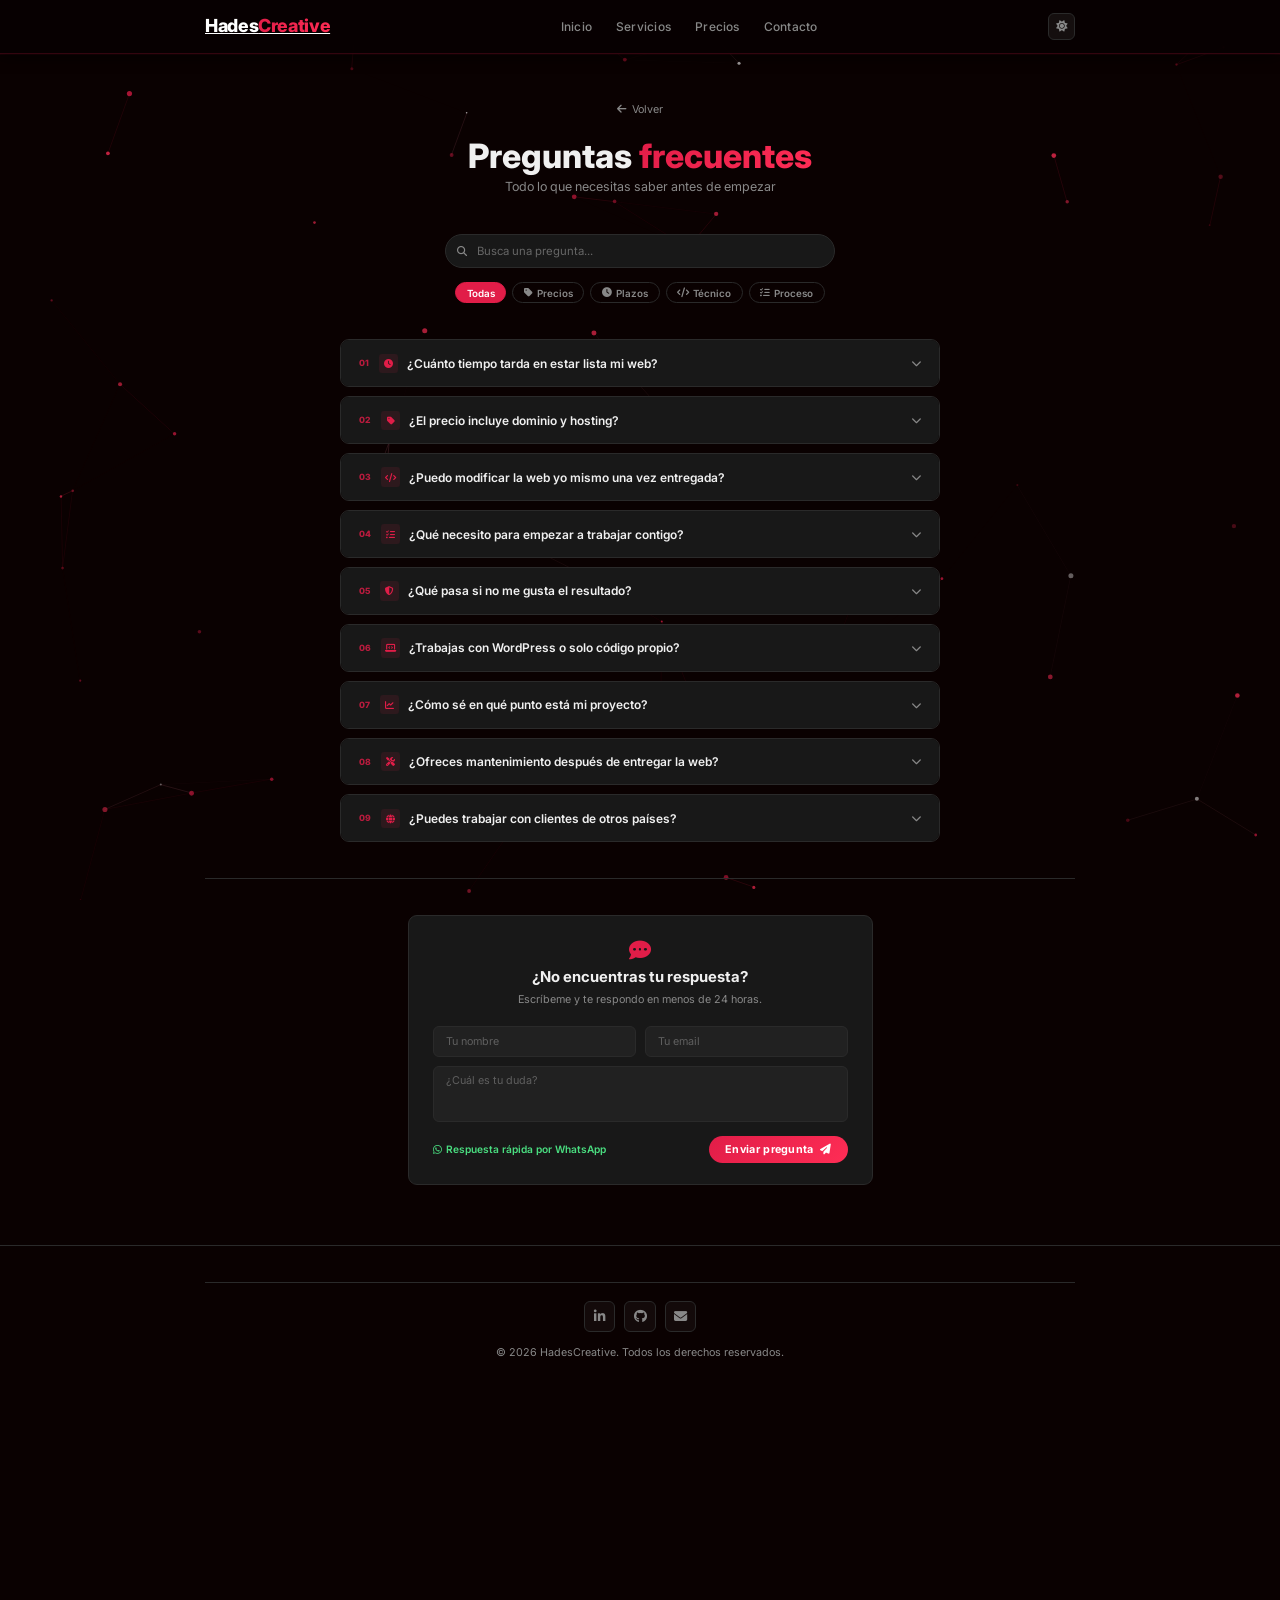
==== commit fff8e482: "feat: mejorar página FAQ con búsqueda, categorías y formulario - Buscador en tiempo real para filtra" ====
--- a/faq.html
+++ b/faq.html
@@ -46,17 +46,41 @@
 
     <section class="faq faq-page">
         <div class="container">
+
             <div class="faq-page-header">
                 <a href="index.html" class="faq-back"><i class="fas fa-arrow-left"></i> Volver</a>
                 <h1>Preguntas <span>frecuentes</span></h1>
                 <p class="section-subtitle">Todo lo que necesitas saber antes de empezar</p>
-            </div>
-
-            <div class="faq-lista">
-
-                <div class="faq-item">
-                    <button class="faq-pregunta">
-                        <span>¿Cuánto tiempo tarda en estar lista mi web?</span>
+
+                <div class="faq-search-wrap">
+                    <i class="fas fa-search faq-search-icon"></i>
+                    <input
+                        type="text"
+                        id="faq-search"
+                        class="faq-search"
+                        placeholder="Busca una pregunta..."
+                        autocomplete="off"
+                    />
+                </div>
+
+                <div class="faq-cats">
+                    <button class="faq-cat active" data-cat="all">Todas</button>
+                    <button class="faq-cat" data-cat="precio"><i class="fas fa-tag"></i> Precios</button>
+                    <button class="faq-cat" data-cat="plazo"><i class="fas fa-clock"></i> Plazos</button>
+                    <button class="faq-cat" data-cat="tecnico"><i class="fas fa-code"></i> Técnico</button>
+                    <button class="faq-cat" data-cat="proceso"><i class="fas fa-tasks"></i> Proceso</button>
+                </div>
+            </div>
+
+            <div class="faq-lista" id="faq-lista">
+
+                <div class="faq-item" data-cat="plazo">
+                    <button class="faq-pregunta">
+                        <div class="faq-pregunta-inner">
+                            <span class="faq-num">01</span>
+                            <span class="faq-cat-icon"><i class="fas fa-clock"></i></span>
+                            <span>¿Cuánto tiempo tarda en estar lista mi web?</span>
+                        </div>
                         <i class="fas fa-chevron-down faq-icon"></i>
                     </button>
                     <div class="faq-respuesta">
@@ -64,9 +88,13 @@
                     </div>
                 </div>
 
-                <div class="faq-item">
-                    <button class="faq-pregunta">
-                        <span>¿El precio incluye dominio y hosting?</span>
+                <div class="faq-item" data-cat="precio">
+                    <button class="faq-pregunta">
+                        <div class="faq-pregunta-inner">
+                            <span class="faq-num">02</span>
+                            <span class="faq-cat-icon"><i class="fas fa-tag"></i></span>
+                            <span>¿El precio incluye dominio y hosting?</span>
+                        </div>
                         <i class="fas fa-chevron-down faq-icon"></i>
                     </button>
                     <div class="faq-respuesta">
@@ -74,9 +102,13 @@
                     </div>
                 </div>
 
-                <div class="faq-item">
-                    <button class="faq-pregunta">
-                        <span>¿Puedo modificar la web yo mismo una vez entregada?</span>
+                <div class="faq-item" data-cat="tecnico">
+                    <button class="faq-pregunta">
+                        <div class="faq-pregunta-inner">
+                            <span class="faq-num">03</span>
+                            <span class="faq-cat-icon"><i class="fas fa-code"></i></span>
+                            <span>¿Puedo modificar la web yo mismo una vez entregada?</span>
+                        </div>
                         <i class="fas fa-chevron-down faq-icon"></i>
                     </button>
                     <div class="faq-respuesta">
@@ -84,9 +116,13 @@
                     </div>
                 </div>
 
-                <div class="faq-item">
-                    <button class="faq-pregunta">
-                        <span>¿Qué necesito para empezar a trabajar contigo?</span>
+                <div class="faq-item" data-cat="proceso">
+                    <button class="faq-pregunta">
+                        <div class="faq-pregunta-inner">
+                            <span class="faq-num">04</span>
+                            <span class="faq-cat-icon"><i class="fas fa-tasks"></i></span>
+                            <span>¿Qué necesito para empezar a trabajar contigo?</span>
+                        </div>
                         <i class="fas fa-chevron-down faq-icon"></i>
                     </button>
                     <div class="faq-respuesta">
@@ -94,9 +130,13 @@
                     </div>
                 </div>
 
-                <div class="faq-item">
-                    <button class="faq-pregunta">
-                        <span>¿Qué pasa si no me gusta el resultado?</span>
+                <div class="faq-item" data-cat="proceso">
+                    <button class="faq-pregunta">
+                        <div class="faq-pregunta-inner">
+                            <span class="faq-num">05</span>
+                            <span class="faq-cat-icon"><i class="fas fa-shield-alt"></i></span>
+                            <span>¿Qué pasa si no me gusta el resultado?</span>
+                        </div>
                         <i class="fas fa-chevron-down faq-icon"></i>
                     </button>
                     <div class="faq-respuesta">
@@ -104,14 +144,96 @@
                     </div>
                 </div>
 
-            </div>
-
-            <div class="faq-cta">
-                <p>¿Tienes alguna duda que no aparece aquí?</p>
-                <a href="https://wa.me/34655080442" target="_blank" rel="noopener" class="btn-primary">
-                    <i class="fab fa-whatsapp"></i> Pregúntame por WhatsApp
-                </a>
-            </div>
+                <div class="faq-item" data-cat="tecnico">
+                    <button class="faq-pregunta">
+                        <div class="faq-pregunta-inner">
+                            <span class="faq-num">06</span>
+                            <span class="faq-cat-icon"><i class="fas fa-laptop-code"></i></span>
+                            <span>¿Trabajas con WordPress o solo código propio?</span>
+                        </div>
+                        <i class="fas fa-chevron-down faq-icon"></i>
+                    </button>
+                    <div class="faq-respuesta">
+                        <p>Trabajo principalmente con código propio (HTML, CSS, JavaScript y frameworks modernos), lo que garantiza webs más rápidas, seguras y sin dependencias de plugins. Si el cliente necesita WordPress por alguna razón concreta, también puedo adaptarme.</p>
+                    </div>
+                </div>
+
+                <div class="faq-item" data-cat="proceso">
+                    <button class="faq-pregunta">
+                        <div class="faq-pregunta-inner">
+                            <span class="faq-num">07</span>
+                            <span class="faq-cat-icon"><i class="fas fa-chart-line"></i></span>
+                            <span>¿Cómo sé en qué punto está mi proyecto?</span>
+                        </div>
+                        <i class="fas fa-chevron-down faq-icon"></i>
+                    </button>
+                    <div class="faq-respuesta">
+                        <p>Durante el desarrollo tendrás acceso a una URL de previsualización donde puedes ver los avances en tiempo real. Además te mantengo informado por WhatsApp con actualizaciones puntuales cada vez que hay cambios importantes.</p>
+                    </div>
+                </div>
+
+                <div class="faq-item" data-cat="precio">
+                    <button class="faq-pregunta">
+                        <div class="faq-pregunta-inner">
+                            <span class="faq-num">08</span>
+                            <span class="faq-cat-icon"><i class="fas fa-tools"></i></span>
+                            <span>¿Ofreces mantenimiento después de entregar la web?</span>
+                        </div>
+                        <i class="fas fa-chevron-down faq-icon"></i>
+                    </button>
+                    <div class="faq-respuesta">
+                        <p>Sí. Ofrezco un servicio de mantenimiento mensual que incluye actualizaciones, corrección de errores y pequeños cambios de contenido. El precio varía según las necesidades del proyecto. Puedes contratarlo desde el inicio o añadirlo después.</p>
+                    </div>
+                </div>
+
+                <div class="faq-item" data-cat="proceso">
+                    <button class="faq-pregunta">
+                        <div class="faq-pregunta-inner">
+                            <span class="faq-num">09</span>
+                            <span class="faq-cat-icon"><i class="fas fa-globe"></i></span>
+                            <span>¿Puedes trabajar con clientes de otros países?</span>
+                        </div>
+                        <i class="fas fa-chevron-down faq-icon"></i>
+                    </button>
+                    <div class="faq-respuesta">
+                        <p>Por supuesto. Trabajo de forma completamente remota, por lo que no hay restricciones geográficas. He trabajado con clientes de España y Latinoamérica. La comunicación es por WhatsApp, email o videollamada, según lo que prefieras.</p>
+                    </div>
+                </div>
+
+                <div class="faq-empty" id="faq-empty" style="display:none;">
+                    <i class="fas fa-search"></i>
+                    <p>No se encontraron preguntas para tu búsqueda.</p>
+                </div>
+
+            </div>
+
+            <div class="faq-contact-form">
+                <div class="faq-contact-inner">
+                    <div class="faq-contact-header">
+                        <i class="fas fa-comment-dots"></i>
+                        <h3>¿No encuentras tu respuesta?</h3>
+                        <p>Escríbeme y te respondo en menos de 24 horas.</p>
+                    </div>
+                    <form id="faq-form" action="https://formspree.io/f/mdajeqvq" method="POST">
+                        <div class="faq-form-row">
+                            <input type="text" name="nombre" placeholder="Tu nombre" required autocomplete="name" />
+                            <input type="email" name="email" placeholder="Tu email" required autocomplete="email" />
+                        </div>
+                        <textarea name="pregunta" placeholder="¿Cuál es tu duda?" rows="3" required></textarea>
+                        <div class="faq-form-footer">
+                            <a href="https://wa.me/34655080442" target="_blank" rel="noopener" class="faq-wa-link">
+                                <i class="fab fa-whatsapp"></i> Respuesta rápida por WhatsApp
+                            </a>
+                            <button type="submit" class="btn-primary faq-submit">
+                                <span class="faq-submit-text">Enviar pregunta</span>
+                                <i class="fas fa-paper-plane"></i>
+                            </button>
+                        </div>
+                        <p class="faq-form-success" id="faq-success">¡Mensaje enviado! Te respondo pronto.</p>
+                    </form>
+                </div>
+            </div>
+
         </div>
     </section>
 
@@ -171,6 +293,42 @@
             });
         });
 
+        // FAQ search
+        const searchInput = document.getElementById('faq-search');
+        const faqEmpty = document.getElementById('faq-empty');
+        const allItems = document.querySelectorAll('.faq-item');
+
+        function filterFAQ() {
+            const q = searchInput.value.toLowerCase().trim();
+            const activeCat = document.querySelector('.faq-cat.active').dataset.cat;
+            let visible = 0;
+            allItems.forEach(item => {
+                const text = item.textContent.toLowerCase();
+                const cat = item.dataset.cat;
+                const matchSearch = !q || text.includes(q);
+                const matchCat = activeCat === 'all' || cat === activeCat;
+                if (matchSearch && matchCat) {
+                    item.style.display = '';
+                    visible++;
+                } else {
+                    item.style.display = 'none';
+                    item.classList.remove('abierto');
+                }
+            });
+            faqEmpty.style.display = visible === 0 ? 'flex' : 'none';
+        }
+
+        searchInput.addEventListener('input', filterFAQ);
+
+        // Category filter
+        document.querySelectorAll('.faq-cat').forEach(btn => {
+            btn.addEventListener('click', () => {
+                document.querySelectorAll('.faq-cat').forEach(b => b.classList.remove('active'));
+                btn.classList.add('active');
+                filterFAQ();
+            });
+        });
+
         // Hamburger
         const hamburger = document.querySelector('.hamburger');
         const navMenu = document.querySelector('.nav-menu');
@@ -184,6 +342,31 @@
                 hamburger.classList.remove('active');
             }
         });
+
+        // Contact form
+        const faqForm = document.getElementById('faq-form');
+        const faqSuccess = document.getElementById('faq-success');
+        faqForm.addEventListener('submit', async (e) => {
+            e.preventDefault();
+            const btn = faqForm.querySelector('.faq-submit');
+            btn.disabled = true;
+            btn.querySelector('.faq-submit-text').textContent = 'Enviando...';
+            try {
+                const res = await fetch(faqForm.action, {
+                    method: 'POST',
+                    body: new FormData(faqForm),
+                    headers: { 'Accept': 'application/json' }
+                });
+                if (res.ok) {
+                    faqForm.reset();
+                    faqSuccess.style.display = 'block';
+                    setTimeout(() => { faqSuccess.style.display = 'none'; }, 5000);
+                }
+            } finally {
+                btn.disabled = false;
+                btn.querySelector('.faq-submit-text').textContent = 'Enviar pregunta';
+            }
+        });
     </script>
 
     <script src="js/particles.js"></script>
--- a/css/sections.css
+++ b/css/sections.css
@@ -949,7 +949,7 @@
     font-size: 2.8rem;
     font-weight: 800;
     color: var(--text-bright);
-    margin-bottom: 0.75rem;
+    margin-bottom: 1.5rem;
 }
 
 .faq-page-header h1 span {
@@ -995,6 +995,335 @@
     display: inline-flex;
     align-items: center;
     gap: 0.5rem;
+}
+
+/* FAQ Search */
+.faq-search-wrap {
+    position: relative;
+    max-width: 520px;
+    margin: 1.5rem auto 1.2rem;
+}
+
+.faq-search-icon {
+    position: absolute;
+    left: 1rem;
+    top: 50%;
+    transform: translateY(-50%);
+    color: var(--text-color);
+    font-size: 0.85rem;
+    pointer-events: none;
+}
+
+.faq-search {
+    width: 100%;
+    background: var(--card-color);
+    border: 1px solid var(--border-color);
+    border-radius: var(--radius-full);
+    color: var(--text-bright);
+    font-family: inherit;
+    font-size: 0.95rem;
+    padding: 0.75rem 1.2rem 0.75rem 2.6rem;
+    transition: border-color 0.3s;
+    box-sizing: border-box;
+}
+
+.faq-search:focus {
+    outline: none;
+    border-color: rgba(225, 29, 72, 0.5);
+    box-shadow: 0 0 0 3px rgba(225, 29, 72, 0.1);
+}
+
+.faq-search::placeholder {
+    color: var(--text-color);
+    opacity: 0.7;
+}
+
+/* FAQ Category filter */
+.faq-cats {
+    display: flex;
+    justify-content: center;
+    flex-wrap: wrap;
+    gap: 0.5rem;
+    margin-bottom: 0.5rem;
+}
+
+.faq-cat {
+    background: transparent;
+    border: 1px solid var(--border-color);
+    color: var(--text-color);
+    font-family: inherit;
+    font-size: 0.82rem;
+    font-weight: 600;
+    padding: 5px 14px;
+    border-radius: var(--radius-full);
+    cursor: pointer;
+    transition: var(--transition-base);
+    display: inline-flex;
+    align-items: center;
+    gap: 0.35rem;
+}
+
+.faq-cat:hover {
+    border-color: var(--primary-color);
+    color: var(--primary-color);
+}
+
+.faq-cat.active {
+    background: var(--primary-color);
+    border-color: var(--primary-color);
+    color: #fff;
+}
+
+/* FAQ numbered + icon */
+.faq-pregunta-inner {
+    display: flex;
+    align-items: center;
+    gap: 0.75rem;
+    flex: 1;
+    min-width: 0;
+}
+
+.faq-num {
+    font-size: 0.72rem;
+    font-weight: 800;
+    color: var(--primary-color);
+    letter-spacing: 0.5px;
+    flex-shrink: 0;
+    opacity: 0.8;
+}
+
+.faq-cat-icon {
+    width: 26px;
+    height: 26px;
+    background: rgba(225, 29, 72, 0.1);
+    border-radius: var(--radius-sm);
+    display: flex;
+    align-items: center;
+    justify-content: center;
+    flex-shrink: 0;
+    font-size: 0.75rem;
+    color: var(--primary-color);
+    transition: var(--transition-base);
+}
+
+.faq-item.abierto .faq-cat-icon {
+    background: rgba(225, 29, 72, 0.2);
+}
+
+/* FAQ empty state */
+.faq-empty {
+    display: flex;
+    flex-direction: column;
+    align-items: center;
+    gap: 0.75rem;
+    padding: 2.5rem 1rem;
+    color: var(--text-color);
+    border: 1px dashed var(--border-color);
+    border-radius: var(--radius-lg);
+}
+
+.faq-empty i {
+    font-size: 1.8rem;
+    opacity: 0.4;
+}
+
+.faq-empty p {
+    font-size: 0.95rem;
+    margin: 0;
+}
+
+/* FAQ contact form */
+.faq-contact-form {
+    margin-top: 3rem;
+    padding-top: 3rem;
+    border-top: 1px solid var(--border-color);
+}
+
+.faq-contact-inner {
+    max-width: 620px;
+    margin: 0 auto;
+    background: var(--card-color);
+    border: 1px solid var(--border-color);
+    border-radius: var(--radius-lg);
+    padding: 2rem 2rem 1.75rem;
+}
+
+.faq-contact-header {
+    text-align: center;
+    margin-bottom: 1.5rem;
+}
+
+.faq-contact-header i {
+    font-size: 1.8rem;
+    color: var(--primary-color);
+    margin-bottom: 0.5rem;
+    display: block;
+}
+
+.faq-contact-header h3 {
+    font-size: 1.25rem;
+    font-weight: 700;
+    color: var(--text-bright);
+    margin: 0 0 0.4rem;
+}
+
+.faq-contact-header p {
+    color: var(--text-color);
+    font-size: 0.9rem;
+    margin: 0;
+}
+
+.faq-form-row {
+    display: grid;
+    grid-template-columns: 1fr 1fr;
+    gap: 0.75rem;
+    margin-bottom: 0.75rem;
+}
+
+.faq-contact-inner input,
+.faq-contact-inner textarea {
+    width: 100%;
+    background: rgba(255, 255, 255, 0.04);
+    border: 1px solid var(--border-color);
+    border-radius: var(--radius-md);
+    color: var(--text-bright);
+    font-family: inherit;
+    font-size: 0.9rem;
+    padding: 0.65rem 1rem;
+    transition: border-color 0.3s;
+    box-sizing: border-box;
+    resize: none;
+}
+
+.faq-contact-inner input:focus,
+.faq-contact-inner textarea:focus {
+    outline: none;
+    border-color: rgba(225, 29, 72, 0.5);
+}
+
+.faq-contact-inner input::placeholder,
+.faq-contact-inner textarea::placeholder {
+    color: var(--text-color);
+    opacity: 0.6;
+}
+
+.faq-contact-inner textarea {
+    margin-bottom: 0.75rem;
+}
+
+.faq-form-footer {
+    display: flex;
+    align-items: center;
+    justify-content: space-between;
+    gap: 1rem;
+    flex-wrap: wrap;
+}
+
+.faq-wa-link {
+    display: inline-flex;
+    align-items: center;
+    gap: 0.4rem;
+    color: #4ade80;
+    text-decoration: none;
+    font-size: 0.85rem;
+    font-weight: 600;
+    transition: opacity 0.2s;
+}
+
+.faq-wa-link:hover {
+    opacity: 0.8;
+}
+
+.faq-submit {
+    display: inline-flex;
+    align-items: center;
+    gap: 0.5rem;
+    font-size: 0.9rem;
+    padding: 9px 22px;
+    cursor: pointer;
+}
+
+.faq-submit:disabled {
+    opacity: 0.6;
+    cursor: not-allowed;
+}
+
+.faq-form-success {
+    display: none;
+    text-align: center;
+    color: #4ade80;
+    font-size: 0.9rem;
+    margin: 0.75rem 0 0;
+    padding: 0.6rem;
+    background: rgba(34, 197, 94, 0.08);
+    border-radius: var(--radius-md);
+    border: 1px solid rgba(34, 197, 94, 0.2);
+}
+
+/* Light mode FAQ overrides */
+html.light .faq-search {
+    background: #fff;
+    border-color: #ddd6d6;
+    color: #111010;
+}
+
+html.light .faq-search:focus {
+    border-color: rgba(225, 29, 72, 0.5);
+}
+
+html.light .faq-cat {
+    border-color: #ddd6d6;
+    color: #444;
+}
+
+html.light .faq-cat.active {
+    color: #fff;
+}
+
+html.light .faq-contact-inner {
+    background: #fff;
+    border-color: #ddd6d6;
+    box-shadow: 0 4px 20px rgba(0,0,0,0.06);
+}
+
+html.light .faq-contact-inner input,
+html.light .faq-contact-inner textarea {
+    background: #f9f7f7;
+    border-color: #ddd6d6;
+    color: #111010;
+}
+
+html.light .faq-pregunta:hover {
+    background: #f5f0f0;
+}
+
+/* Responsive FAQ */
+@media (max-width: 600px) {
+    .faq-form-row {
+        grid-template-columns: 1fr;
+    }
+
+    .faq-form-footer {
+        flex-direction: column-reverse;
+        align-items: stretch;
+    }
+
+    .faq-submit {
+        justify-content: center;
+    }
+
+    .faq-contact-inner {
+        padding: 1.5rem 1.25rem;
+    }
+
+    .faq-cats {
+        gap: 0.4rem;
+    }
+
+    .faq-cat {
+        font-size: 0.78rem;
+        padding: 4px 10px;
+    }
 }
 
 .footer-icons {
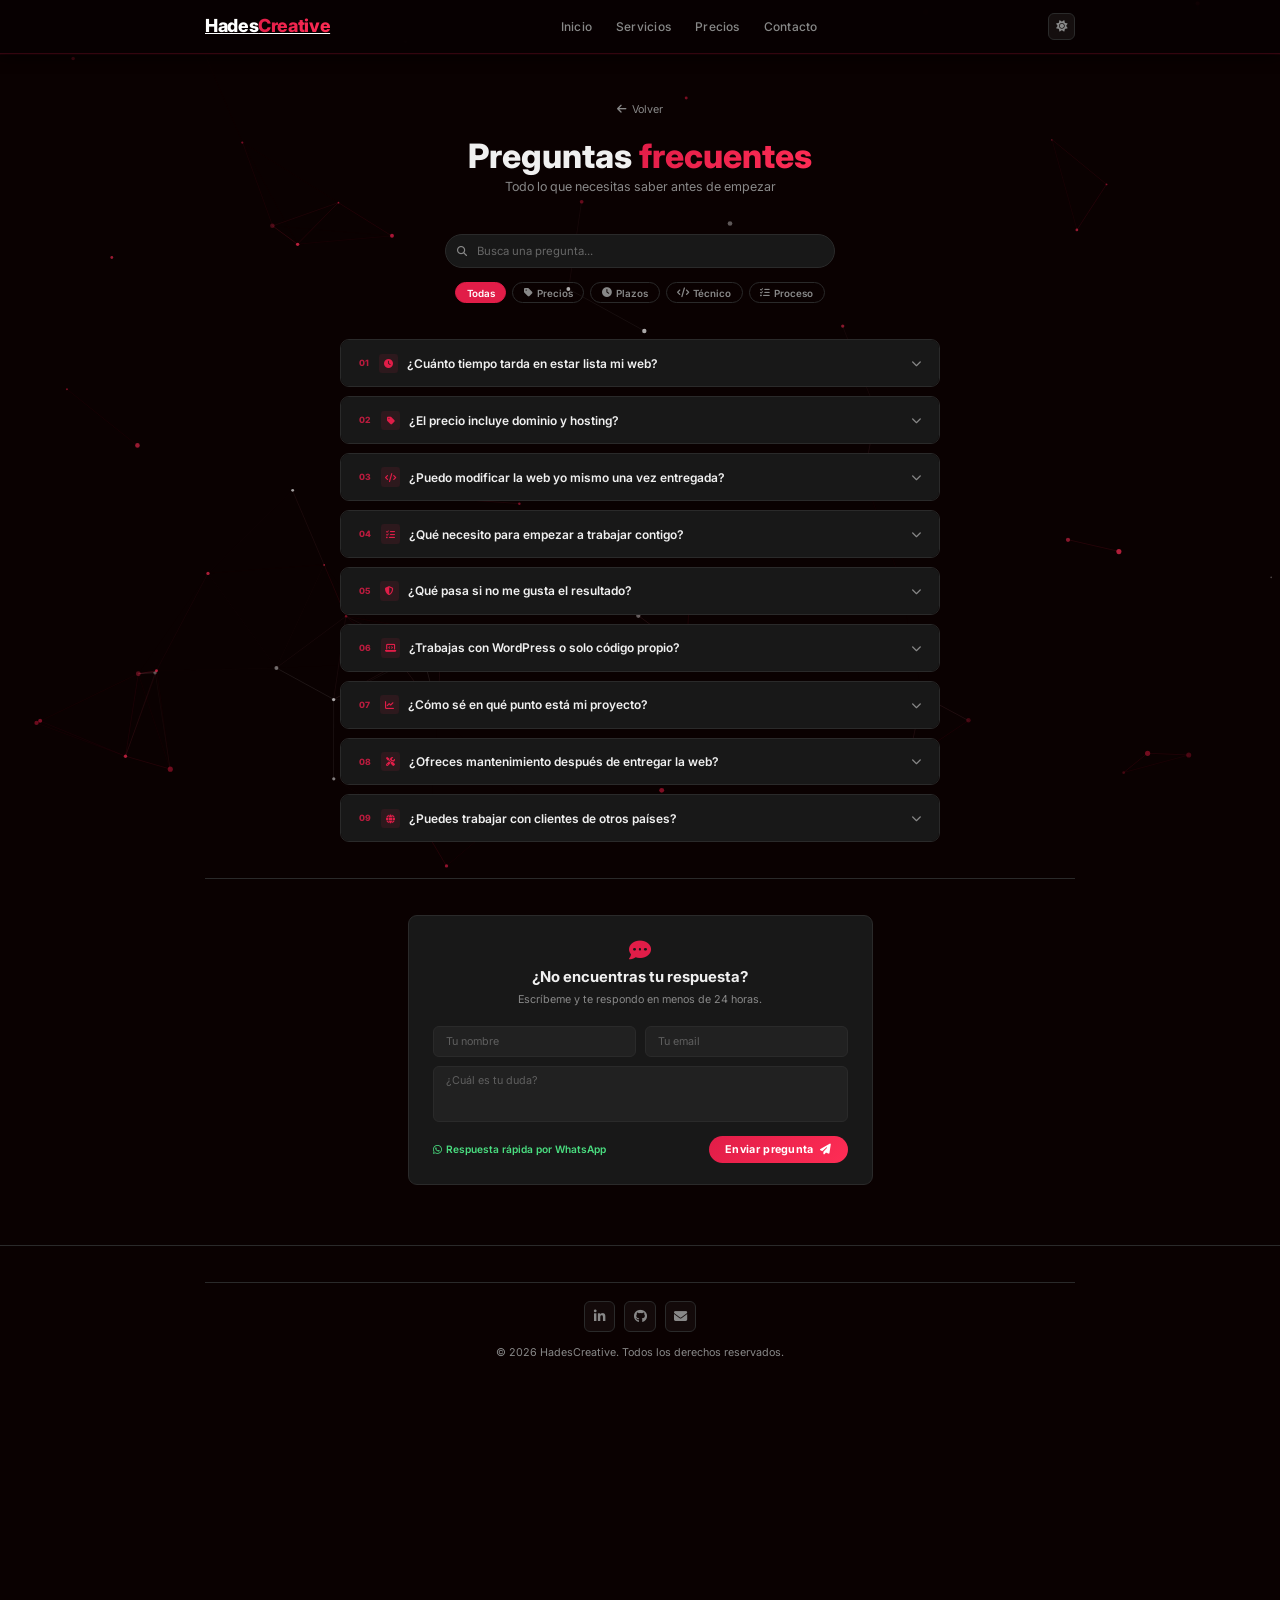
==== commit cf03a343: "feat: añadir SEO técnico (sitemap, robots.txt, Schema.org) - robots.txt con referencia al sitemap - " ====
--- a/faq.html
+++ b/faq.html
@@ -14,6 +14,80 @@
     <link rel="stylesheet" href="css/global.css">
     <link rel="stylesheet" href="css/navbar.css">
     <link rel="stylesheet" href="css/sections.css">
+
+    <!-- Schema.org Structured Data -->
+    <script type="application/ld+json">
+    {
+      "@context": "https://schema.org",
+      "@type": "FAQPage",
+      "mainEntity": [
+        {
+          "@type": "Question",
+          "name": "¿Cuánto tiempo tarda en estar lista mi web?",
+          "acceptedAnswer": {
+            "@type": "Answer",
+            "text": "Una landing page puede estar lista en 5-7 días. Una web completa entre 2-3 semanas. Los CRMs personalizados requieren más tiempo según la complejidad."
+          }
+        },
+        {
+          "@type": "Question",
+          "name": "¿El precio incluye dominio y hosting?",
+          "acceptedAnswer": {
+            "@type": "Answer",
+            "text": "Sí, en los planes de Web Completa y superiores el dominio y hosting del primer año están incluidos. El alojamiento se hace en Vercel."
+          }
+        },
+        {
+          "@type": "Question",
+          "name": "¿Puedo modificar la web yo mismo una vez entregada?",
+          "acceptedAnswer": {
+            "@type": "Answer",
+            "text": "Sí. Se entrega acceso completo al código y al repositorio. También se ofrece servicio de mantenimiento por separado."
+          }
+        },
+        {
+          "@type": "Question",
+          "name": "¿Qué necesito para empezar a trabajar contigo?",
+          "acceptedAnswer": {
+            "@type": "Answer",
+            "text": "Solo contarme tu idea. Con una llamada o conversación por WhatsApp es suficiente para preparar una propuesta."
+          }
+        },
+        {
+          "@type": "Question",
+          "name": "¿Qué pasa si no me gusta el resultado?",
+          "acceptedAnswer": {
+            "@type": "Answer",
+            "text": "Todos los proyectos incluyen rondas de revisión para ajustar diseño, textos y estructura hasta que estés satisfecho."
+          }
+        },
+        {
+          "@type": "Question",
+          "name": "¿Trabajas con WordPress o solo código propio?",
+          "acceptedAnswer": {
+            "@type": "Answer",
+            "text": "Se trabaja principalmente con código propio (HTML, CSS, JavaScript y frameworks modernos), lo que garantiza webs más rápidas y seguras. WordPress también es posible si el cliente lo necesita."
+          }
+        },
+        {
+          "@type": "Question",
+          "name": "¿Ofreces mantenimiento después de entregar la web?",
+          "acceptedAnswer": {
+            "@type": "Answer",
+            "text": "Sí. Hay un servicio de mantenimiento mensual que incluye actualizaciones, corrección de errores y pequeños cambios de contenido."
+          }
+        },
+        {
+          "@type": "Question",
+          "name": "¿Puedes trabajar con clientes de otros países?",
+          "acceptedAnswer": {
+            "@type": "Answer",
+            "text": "Sí. Se trabaja de forma completamente remota con clientes de España y Latinoamérica."
+          }
+        }
+      ]
+    }
+    </script>
 </head>
 
 <body>
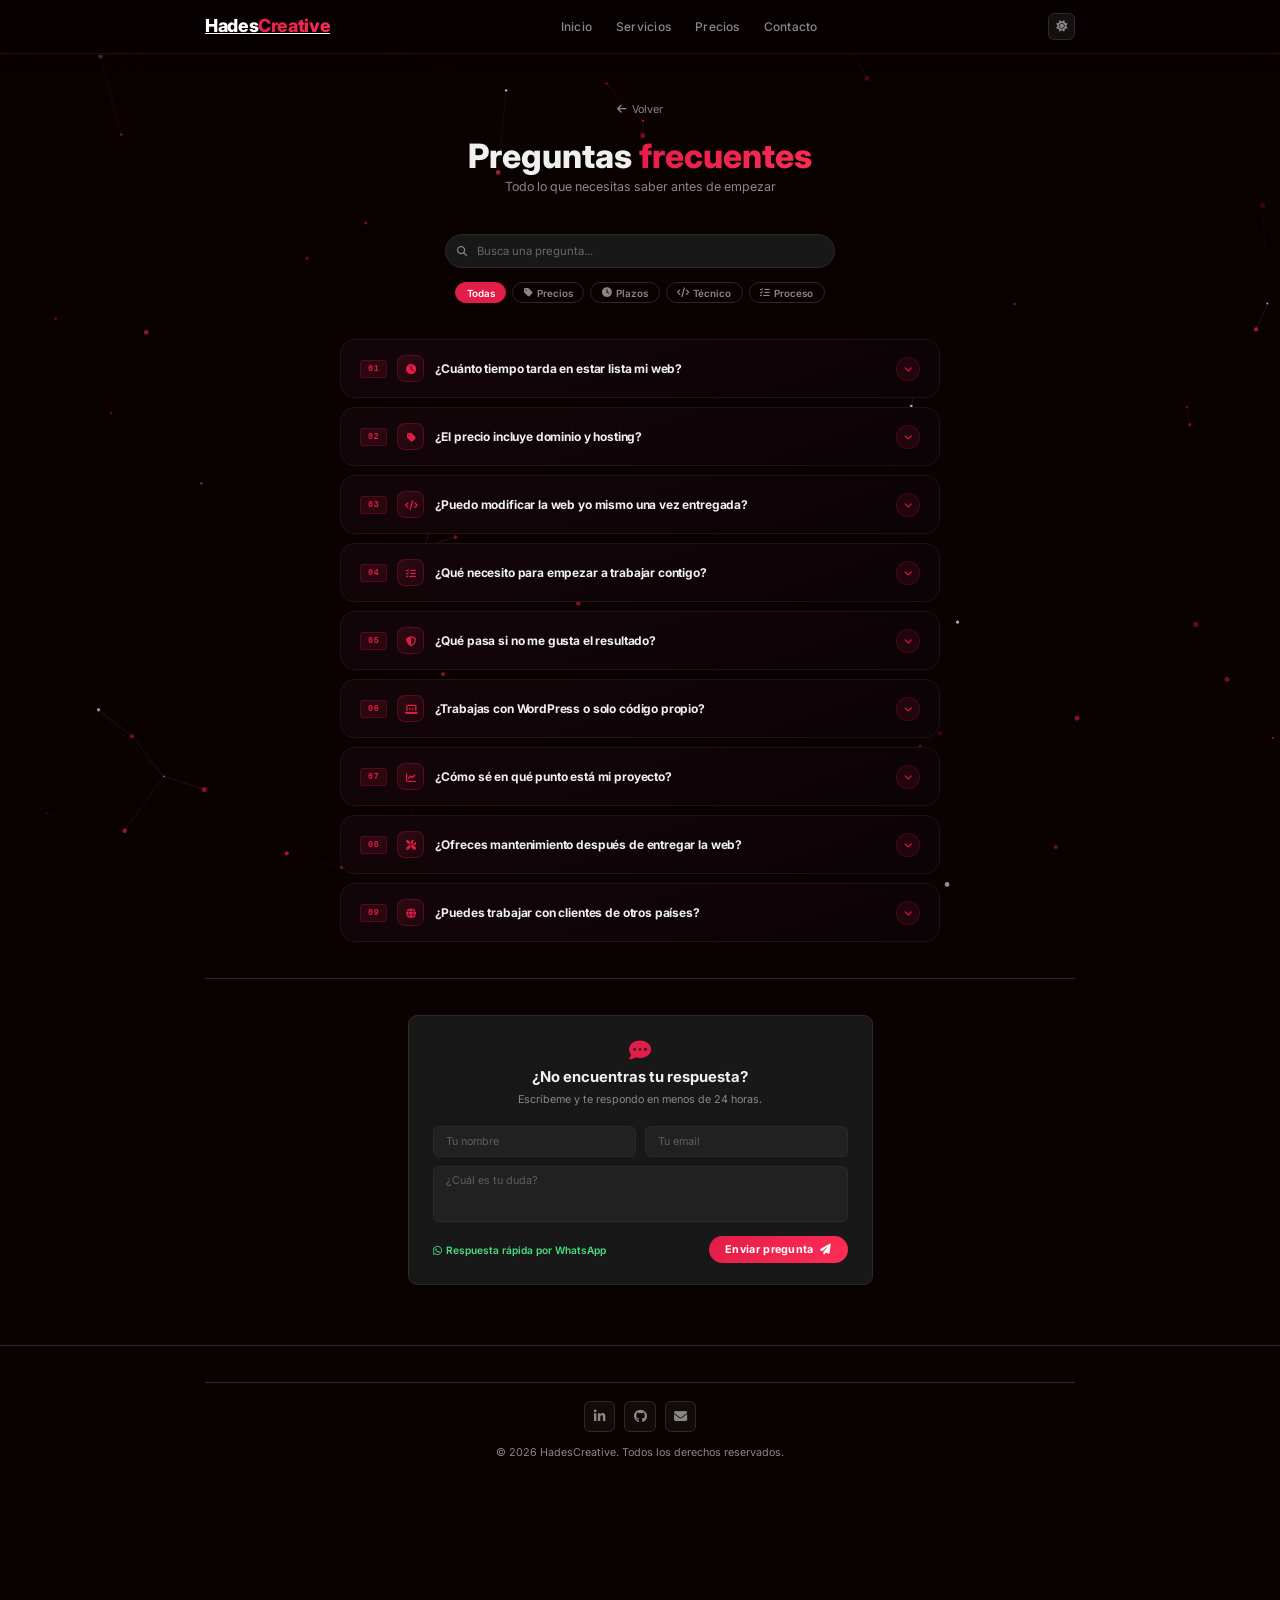
==== commit 2dc0b753: "feat: añadir OG image, Google Analytics y exportador de OG Co-Authored-By: Claude Opus 4.7 <noreply@" ====
--- a/faq.html
+++ b/faq.html
@@ -87,6 +87,23 @@
         }
       ]
     }
+    </script>
+
+    <!-- Open Graph -->
+    <meta property="og:type" content="website">
+    <meta property="og:url" content="https://hadescreative.com/faq.html">
+    <meta property="og:title" content="Preguntas Frecuentes | HadesCreative">
+    <meta property="og:description" content="Resolvemos tus dudas sobre nuestros servicios de diseño y desarrollo web.">
+    <meta property="og:image" content="https://hadescreative.com/assets/og-image.png">
+    <meta property="og:locale" content="es_ES">
+
+    <!-- Google Analytics 4 — sustituir G-XXXXXXXXXX por tu ID real -->
+    <script async src="https://www.googletagmanager.com/gtag/js?id=G-XXXXXXXXXX"></script>
+    <script>
+        window.dataLayer = window.dataLayer || [];
+        function gtag(){dataLayer.push(arguments);}
+        gtag('js', new Date());
+        gtag('config', 'G-XXXXXXXXXX', { anonymize_ip: true });
     </script>
 </head>
 
--- a/css/global.css
+++ b/css/global.css
@@ -53,6 +53,8 @@
     font-family: 'Inter', 'Segoe UI', sans-serif;
     color: var(--text-color);
     background: #0a0101;
+    background-image: radial-gradient(circle, rgba(225, 29, 72, 0.1) 1px, transparent 1px);
+    background-size: 30px 30px;
     min-height: 100vh;
     line-height: 1.6;
 }
@@ -105,6 +107,7 @@
     transition: var(--transition-base);
     font-family: inherit;
     letter-spacing: 0.4px;
+    text-decoration: none;
 }
 
 .btn-primary {
@@ -218,7 +221,7 @@
 }
 
 .hades-top {
-    top: -40px;
+    top: 30px;
     right: -60px;
     transform: scaleX(-1) rotate(-8deg);
 }
@@ -319,7 +322,7 @@
 /* ── Botón volver arriba ── */
 #back-to-top {
     position: fixed;
-    bottom: 2rem;
+    bottom: 5.5rem;
     right: 2rem;
     z-index: 999;
     width: 44px;
@@ -337,6 +340,7 @@
     visibility: hidden;
     transform: translateY(10px);
     transition: var(--transition-base);
+    box-shadow: 0 4px 16px rgba(0,0,0,0.3);
 }
 
 #back-to-top.btt-visible {
@@ -350,6 +354,7 @@
     border-color: var(--primary-color);
     color: white;
     transform: translateY(-3px);
+    box-shadow: 0 8px 24px rgba(225,29,72,0.4);
 }
 
 /* ── Scroll progress bar ── */
@@ -407,6 +412,8 @@
 
 html.light body {
     background: #e8e2e2;
+    background-image: radial-gradient(circle, rgba(225, 29, 72, 0.07) 1px, transparent 1px);
+    background-size: 30px 30px;
 }
 
 html.light .navbar {
@@ -430,12 +437,39 @@
 /* Tarjetas con sombra para que destaquen */
 html.light .servicio-card,
 html.light .proceso-step,
-html.light .precio-card,
 html.light .proyecto-card,
-html.light .faq-item,
 html.light .acordeon-item {
     box-shadow: 0 2px 16px rgba(0, 0, 0, 0.08);
     border-color: #e0d8d8;
+}
+
+html.light .faq-item {
+    background: linear-gradient(160deg, #ffffff 0%, #faf5f5 100%);
+    border-color: #e8e0e0;
+    box-shadow: 0 4px 20px rgba(0, 0, 0, 0.06);
+}
+
+html.light .faq-item:hover {
+    border-color: rgba(225, 29, 72, 0.3);
+    box-shadow: 0 12px 30px rgba(0, 0, 0, 0.1), 0 0 25px rgba(225, 29, 72, 0.08);
+}
+
+html.light .faq-item.abierto {
+    background: linear-gradient(160deg, #ffffff 0%, #fff5f7 100%);
+    border-color: rgba(225, 29, 72, 0.35);
+    box-shadow: 0 12px 35px rgba(225, 29, 72, 0.1);
+}
+
+html.light .precio-card {
+    background: linear-gradient(160deg, #ffffff 0%, #faf5f5 100%);
+    border-color: #e8e0e0;
+    box-shadow: 0 4px 20px rgba(0, 0, 0, 0.06);
+}
+
+html.light .precio-destacado {
+    background: linear-gradient(160deg, #ffffff 0%, #fff5f7 100%);
+    border-color: rgba(225, 29, 72, 0.3);
+    box-shadow: 0 12px 35px rgba(225, 29, 72, 0.1);
 }
 
 html.light .servicio-card:hover,
@@ -483,26 +517,44 @@
 }
 
 /* Acordeón y FAQ */
-html.light .acordeon-header,
+html.light .acordeon-header {
+    background: #ffffff;
+    color: #111010;
+}
+
+html.light .acordeon-header:hover {
+    background: #f5f0f0;
+}
+
 html.light .faq-pregunta {
-    background: #ffffff;
-    color: #111010;
-}
-
-html.light .acordeon-header:hover,
+    background: transparent;
+    color: #111010;
+}
+
 html.light .faq-pregunta:hover {
+    background: rgba(225, 29, 72, 0.04);
+}
+
+html.light .acordeon-item.abierto .acordeon-header {
+    background: rgba(225, 29, 72, 0.05);
+    color: #111010;
+}
+
+html.light .faq-item.abierto .faq-pregunta {
+    background: rgba(225, 29, 72, 0.06);
+    color: #111010;
+}
+
+html.light .acordeon-body {
     background: #f5f0f0;
 }
 
-html.light .acordeon-item.abierto .acordeon-header,
-html.light .faq-item.abierto .faq-pregunta {
-    background: rgba(225, 29, 72, 0.05);
-    color: #111010;
-}
-
-html.light .acordeon-body,
 html.light .faq-respuesta {
-    background: #f5f0f0;
+    background: transparent;
+}
+
+html.light .faq-respuesta p {
+    border-top-color: rgba(225, 29, 72, 0.15);
 }
 
 /* Formulario */
@@ -598,6 +650,215 @@
     color: #777070;
 }
 
+/* Iconos de servicios en modo claro */
+html.light .servicio-card i {
+    color: var(--primary-color);
+    opacity: 0.9;
+}
+
+html.light .servicio-card:hover i {
+    color: var(--primary-color);
+    opacity: 1;
+}
+
+/* Hades en modo claro — más visible y con filtro adaptado */
+html.light .hades-deco {
+    opacity: 0.22;
+    filter: drop-shadow(0 0 30px rgba(225,29,72,0.35)) drop-shadow(0 0 60px rgba(180,10,30,0.2)) brightness(0.6) saturate(1.4);
+}
+
+/* Hero orbs más visibles en claro */
+html.light .hero::before {
+    background: radial-gradient(ellipse, rgba(225, 29, 72, 0.12) 0%, transparent 65%);
+}
+
+html.light .hero::after {
+    background: radial-gradient(ellipse, rgba(225, 29, 72, 0.09) 0%, transparent 65%);
+}
+
+/* Línea decorativa bajo h2 más visible en claro */
+html.light section h2::after {
+    background: linear-gradient(90deg, var(--primary-color), var(--secondary-color));
+    opacity: 0.85;
+}
+
+/* ── Orbes de fondo animados ── */
+.bg-orbs {
+    position: fixed;
+    inset: 0;
+    pointer-events: none;
+    z-index: 0;
+    overflow: hidden;
+}
+
+.bg-orb {
+    position: absolute;
+    border-radius: 50%;
+    filter: blur(90px);
+}
+
+.bg-orb-1 {
+    width: 680px;
+    height: 680px;
+    background: radial-gradient(circle, rgba(225, 29, 72, 0.22) 0%, transparent 65%);
+    top: -15%;
+    left: -10%;
+    animation: orbDrift1 14s ease-in-out infinite alternate, orbMorph1 10s ease-in-out infinite;
+}
+
+.bg-orb-2 {
+    width: 560px;
+    height: 560px;
+    background: radial-gradient(circle, rgba(180, 10, 40, 0.18) 0%, transparent 65%);
+    top: 38%;
+    right: -12%;
+    animation: orbDrift2 19s ease-in-out infinite alternate, orbMorph2 14s ease-in-out infinite;
+}
+
+.bg-orb-3 {
+    width: 460px;
+    height: 460px;
+    background: radial-gradient(circle, rgba(255, 45, 85, 0.14) 0%, transparent 65%);
+    bottom: -8%;
+    left: 22%;
+    animation: orbDrift3 23s ease-in-out infinite alternate, orbMorph3 18s ease-in-out infinite;
+}
+
+@keyframes orbDrift1 {
+    0%   { transform: translate(0, 0) scale(1); }
+    100% { transform: translate(90px, 110px) scale(1.12); }
+}
+
+@keyframes orbDrift2 {
+    0%   { transform: translate(0, 0) scale(1); }
+    100% { transform: translate(-110px, -90px) scale(1.08); }
+}
+
+@keyframes orbDrift3 {
+    0%   { transform: translate(0, 0) scale(0.95); }
+    100% { transform: translate(70px, -80px) scale(1.1); }
+}
+
+@keyframes orbMorph1 {
+    0%   { border-radius: 50%; }
+    25%  { border-radius: 62% 38% 46% 54% / 60% 44% 56% 40%; }
+    50%  { border-radius: 38% 62% 56% 44% / 46% 58% 42% 54%; }
+    75%  { border-radius: 54% 46% 38% 62% / 38% 62% 38% 62%; }
+    100% { border-radius: 50%; }
+}
+
+@keyframes orbMorph2 {
+    0%   { border-radius: 50%; }
+    33%  { border-radius: 44% 56% 62% 38% / 56% 38% 62% 44%; }
+    66%  { border-radius: 60% 40% 44% 56% / 44% 60% 40% 56%; }
+    100% { border-radius: 50%; }
+}
+
+@keyframes orbMorph3 {
+    0%   { border-radius: 50%; }
+    40%  { border-radius: 56% 44% 38% 62% / 62% 38% 56% 44%; }
+    80%  { border-radius: 42% 58% 60% 40% / 48% 52% 44% 56%; }
+    100% { border-radius: 50%; }
+}
+
+/* Light mode orbs */
+html.light .bg-orb-1 {
+    background: radial-gradient(circle, rgba(225, 29, 72, 0.09) 0%, transparent 65%);
+}
+html.light .bg-orb-2 {
+    background: radial-gradient(circle, rgba(180, 10, 40, 0.07) 0%, transparent 65%);
+}
+html.light .bg-orb-3 {
+    background: radial-gradient(circle, rgba(255, 45, 85, 0.05) 0%, transparent 65%);
+}
+
+/* ── Precio: glow pulse al terminar el contador ── */
+.precio-precio .price-done {
+    animation: priceGlow 0.6s ease-out forwards;
+}
+
+@keyframes priceGlow {
+    0%   { text-shadow: 0 0 0px rgba(225,29,72,0); }
+    50%  { text-shadow: 0 0 20px rgba(225,29,72,0.7), 0 0 40px rgba(225,29,72,0.3); }
+    100% { text-shadow: 0 0 0px rgba(225,29,72,0); }
+}
+
+/* ── Card tilt: override CSS hover transform cuando JS controla ── */
+.precio-card.tilt-ready:hover,
+.proyecto-card.tilt-ready:hover {
+    transform: none;
+}
+
+/* ── Card shine (reflejo de luz que sigue el cursor) ── */
+.card-shine {
+    position: absolute;
+    inset: 0;
+    border-radius: inherit;
+    opacity: 0;
+    pointer-events: none;
+    z-index: 10;
+    transition: opacity 0.4s ease;
+}
+
+
+/* ── Fondo: partículas de código flotante ── */
+.bg-code {
+    position: fixed;
+    inset: 0;
+    pointer-events: none;
+    z-index: 1;
+    overflow: hidden;
+}
+
+.bg-code span {
+    position: absolute;
+    bottom: -2rem;
+    font-family: 'Courier New', monospace;
+    font-size: 0.72rem;
+    font-weight: 700;
+    white-space: nowrap;
+    letter-spacing: 0.5px;
+    opacity: 0;
+    animation: codeRise var(--dur, 20s) linear var(--del, 0s) infinite;
+}
+
+.bg-code span.red {
+    color: rgba(225, 29, 72, 0.5);
+    text-shadow: 0 0 8px rgba(225, 29, 72, 0.3);
+}
+
+.bg-code span.wht {
+    color: rgba(255, 255, 255, 0.15);
+}
+
+@keyframes codeRise {
+    0%   { opacity: 0; transform: translateY(0); }
+    8%   { opacity: 1; }
+    85%  { opacity: 1; }
+    100% { opacity: 0; transform: translateY(-110vh); }
+}
+
+html.light .bg-code span.red {
+    color: rgba(180, 10, 40, 0.25);
+    text-shadow: none;
+}
+
+html.light .bg-code span.wht {
+    color: rgba(0, 0, 0, 0.06);
+}
+
+/* Borde superior de cards en claro más visible */
+html.light .servicio-card::before,
+html.light .proceso-step::before,
+html.light .precio-card::before {
+    opacity: 0.7;
+}
+
+/* Canvas partículas — fondo canvas transparente en claro */
+html.light #hero-canvas {
+    opacity: 0.55;
+}
+
 /* Scrollbar personalizado */
 ::-webkit-scrollbar {
     width: 8px;
--- a/css/navbar.css
+++ b/css/navbar.css
@@ -98,6 +98,146 @@
 
 .hamburger:hover span {
     background-color: var(--primary-color);
+}
+
+/* Navbar Dropdown */
+.nav-dropdown {
+    position: relative;
+}
+
+.nav-dropdown-toggle {
+    background: none;
+    border: none;
+    border-bottom: 2px solid transparent;
+    font-family: inherit;
+    font-size: inherit;
+    font-weight: 500;
+    color: var(--text-color);
+    letter-spacing: 0.3px;
+    cursor: pointer;
+    display: flex;
+    align-items: center;
+    gap: 0.35rem;
+    padding: 0.5rem 0;
+    transition: all 0.3s ease;
+    line-height: 1;
+}
+
+.nav-dropdown:hover .nav-dropdown-toggle,
+.nav-dropdown.open .nav-dropdown-toggle {
+    color: #ffffff;
+    border-bottom-color: var(--primary-color);
+}
+
+.nav-dd-icon {
+    font-size: 0.65rem;
+    transition: transform 0.25s ease;
+}
+
+.nav-dropdown:hover .nav-dd-icon,
+.nav-dropdown.open .nav-dd-icon {
+    transform: rotate(180deg);
+}
+
+.nav-dropdown-menu {
+    position: absolute;
+    top: calc(100% + 12px);
+    left: 50%;
+    transform: translateX(-50%);
+    min-width: 240px;
+    background: rgba(12,2,4,0.96);
+    border: 1px solid rgba(225,29,72,0.18);
+    border-radius: var(--radius-lg);
+    backdrop-filter: blur(16px);
+    box-shadow: 0 16px 40px rgba(0,0,0,0.6);
+    list-style: none;
+    padding: 0.4rem 0;
+    opacity: 0;
+    visibility: hidden;
+    transform: translateX(-50%) translateY(-6px);
+    transition: opacity 0.22s ease, transform 0.22s ease, visibility 0.22s;
+    z-index: 1000;
+}
+
+.nav-dropdown:hover .nav-dropdown-menu,
+.nav-dropdown.open .nav-dropdown-menu {
+    opacity: 1;
+    visibility: visible;
+    transform: translateX(-50%) translateY(0);
+}
+
+.nav-dropdown-menu li a {
+    display: flex;
+    align-items: center;
+    gap: 0.85rem;
+    padding: 0.65rem 1.1rem;
+    text-decoration: none;
+    transition: background 0.2s;
+    border-bottom: 1px solid rgba(255,255,255,0.05);
+}
+
+.nav-dropdown-menu li:last-child a {
+    border-bottom: none;
+}
+
+.nav-dropdown-menu li a:hover {
+    background: rgba(225,29,72,0.09);
+}
+
+.nav-dropdown-menu li a i {
+    font-size: 0.95rem;
+    color: var(--primary-color);
+    width: 18px;
+    text-align: center;
+    flex-shrink: 0;
+}
+
+.nav-dropdown-menu li a strong {
+    display: block;
+    font-size: 0.83rem;
+    font-weight: 600;
+    color: var(--text-bright);
+}
+
+.nav-dropdown-menu li a small {
+    display: block;
+    font-size: 0.72rem;
+    color: var(--text-color);
+    margin-top: 1px;
+}
+
+/* Flecha decorativa arriba del panel */
+.nav-dropdown-menu::before {
+    content: '';
+    position: absolute;
+    top: -6px;
+    left: 50%;
+    transform: translateX(-50%);
+    width: 10px;
+    height: 10px;
+    background: rgba(12,2,4,0.96);
+    border-left: 1px solid rgba(225,29,72,0.18);
+    border-top: 1px solid rgba(225,29,72,0.18);
+    rotate: 45deg;
+}
+
+html.light .nav-dropdown-menu {
+    background: rgba(255,255,255,0.98);
+    border-color: #ddd6d6;
+    box-shadow: 0 12px 35px rgba(0,0,0,0.12);
+}
+
+html.light .nav-dropdown-menu::before {
+    background: rgba(255,255,255,0.98);
+    border-color: #ddd6d6;
+}
+
+html.light .nav-dropdown-menu li a {
+    border-bottom-color: #f5f0f0;
+}
+
+html.light .nav-dropdown-menu li a:hover {
+    background: rgba(225,29,72,0.05);
 }
 
 /* Responsive Navbar */
@@ -169,4 +309,43 @@
         background: rgba(225, 29, 72, 0.07);
         color: var(--text-bright);
     }
-}
+
+    /* Dropdown en móvil — inline */
+    .nav-dropdown-toggle {
+        width: 100%;
+        justify-content: space-between;
+        padding: 0.85rem 1.5rem;
+    }
+
+    .nav-dropdown-menu {
+        position: static;
+        transform: none;
+        left: auto;
+        min-width: 100%;
+        border-radius: 0;
+        border: none;
+        border-top: 1px solid rgba(225,29,72,0.1);
+        box-shadow: none;
+        backdrop-filter: none;
+        background: rgba(0,0,0,0.2);
+        padding: 0;
+        max-height: 0;
+        overflow: hidden;
+        opacity: 1;
+        visibility: visible;
+        transition: max-height 0.3s ease;
+    }
+
+    .nav-dropdown-menu::before {
+        display: none;
+    }
+
+    .nav-dropdown.open .nav-dropdown-menu {
+        max-height: 300px;
+        transform: none;
+    }
+
+    .nav-dropdown-menu li a {
+        padding: 0.7rem 2rem;
+    }
+}
--- a/css/sections.css
+++ b/css/sections.css
@@ -116,8 +116,6 @@
 .widgets {
     background: transparent;
     padding: 60px 20px;
-    border-top: 1px solid var(--border-color);
-    border-bottom: 1px solid var(--border-color);
 }
 
 .widgets-container {
@@ -474,58 +472,73 @@
     background: transparent;
 }
 
-.proceso-grid {
-    display: grid;
-    grid-template-columns: repeat(auto-fit, minmax(240px, 1fr));
-    gap: 2rem;
-}
-
-.proceso-step {
-    background: var(--card-color);
-    padding: 2.5rem 2rem;
-    border-radius: var(--radius-lg);
+/* Proceso compacto — franja horizontal */
+.proceso-strip {
+    padding: 28px 20px;
+}
+
+.proceso-strip-grid {
+    display: flex;
+    align-items: center;
+    justify-content: center;
+    gap: 0.5rem;
+    flex-wrap: wrap;
+}
+
+.proceso-strip-step {
+    display: flex;
+    flex-direction: column;
+    align-items: center;
+    gap: 0.3rem;
+    min-width: 100px;
     text-align: center;
-    border: 1px solid var(--border-color);
     position: relative;
-    overflow: hidden;
-    transition: var(--transition-base);
-}
-
-.proceso-step:hover {
-    transform: translateY(-5px);
-    border-color: rgba(225, 29, 72, 0.35);
-    box-shadow: 0 16px 40px rgba(0, 0, 0, 0.6), 0 0 20px rgba(225, 29, 72, 0.08);
-}
-
-.step-number {
-    position: absolute;
-    top: 12px;
-    right: 18px;
-    font-size: 3.5rem;
+}
+
+.proceso-strip-num {
+    font-size: 0.65rem;
     font-weight: 800;
-    color: rgba(225, 29, 72, 0.08);
-    line-height: 1;
-    pointer-events: none;
-}
-
-.proceso-step i {
-    font-size: 2.5rem;
     color: var(--primary-color);
-    margin-bottom: 1rem;
-    display: block;
-}
-
-.proceso-step h3 {
-    font-size: 1.15rem;
-    margin-bottom: 0.75rem;
-    color: var(--text-bright);
-    font-weight: 600;
-}
-
-.proceso-step p {
-    color: var(--text-color);
-    font-size: 0.95rem;
-    line-height: 1.6;
+    opacity: 0.7;
+    letter-spacing: 0.5px;
+}
+
+.proceso-strip-step i {
+    font-size: 1.25rem;
+    color: var(--primary-color);
+    opacity: 0.85;
+}
+
+.proceso-strip-step strong {
+    font-size: 0.85rem;
+    font-weight: 700;
+    color: var(--text-bright);
+}
+
+.proceso-strip-step span {
+    font-size: 0.75rem;
+    color: var(--text-color);
+}
+
+.proceso-strip-arrow {
+    color: var(--border-color);
+    font-size: 0.75rem;
+    padding: 0 0.25rem;
+    flex-shrink: 0;
+}
+
+html.light .proceso-strip {
+    background: rgba(0,0,0,0.02);
+    border-color: #ddd6d6;
+}
+
+/* Tech dentro de sobre-mí */
+.sobre-mi-tech {
+    flex-wrap: wrap;
+    justify-content: center;
+    gap: 0.6rem 1.2rem;
+    margin-top: 1.2rem;
+    padding: 0;
 }
 
 /* Portafolio */
@@ -535,8 +548,9 @@
 
 .portafolio-grid {
     display: grid;
-    grid-template-columns: repeat(auto-fill, minmax(220px, 1fr));
+    grid-template-columns: repeat(auto-fit, minmax(280px, 380px));
     gap: 1.25rem;
+    justify-content: center;
 }
 
 .portafolio-placeholder,
@@ -671,6 +685,61 @@
 }
 
 /* Testimonios */
+/* Tech Bar */
+.tech-bar {
+    padding: 20px 0;
+}
+
+.tech-track {
+    display: flex;
+    flex-wrap: wrap;
+    justify-content: center;
+    gap: 1rem 2.5rem;
+    max-width: 900px;
+    margin: 0 auto;
+    padding: 0 20px;
+}
+
+.tech-item {
+    display: flex;
+    align-items: center;
+    gap: 0.5rem;
+    color: var(--text-color);
+    font-size: 0.85rem;
+    font-weight: 600;
+    white-space: nowrap;
+    transition: color 0.25s;
+    cursor: default;
+}
+
+.tech-item:hover {
+    color: var(--text-bright);
+}
+
+.tech-item i {
+    font-size: 1.3rem;
+    color: var(--primary-color);
+    opacity: 0.75;
+    transition: opacity 0.25s;
+}
+
+.tech-item:hover i {
+    opacity: 1;
+}
+
+html.light .tech-bar {
+    background: rgba(0,0,0,0.02);
+}
+
+html.light .tech-bar::before {
+    background: linear-gradient(to right, #e8e2e2, transparent);
+}
+
+html.light .tech-bar::after {
+    background: linear-gradient(to left, #e8e2e2, transparent);
+}
+
+/* Testimonios */
 .testimonios {
     background: transparent;
 }
@@ -679,6 +748,161 @@
     display: grid;
     grid-template-columns: repeat(auto-fit, minmax(300px, 1fr));
     gap: 2rem;
+}
+
+.testimonio-card {
+    background: var(--card-color);
+    border: 1px solid var(--border-color);
+    border-radius: var(--radius-lg);
+    padding: 1.75rem;
+    display: flex;
+    flex-direction: column;
+    gap: 1rem;
+    transition: var(--transition-base);
+    position: relative;
+}
+
+.testimonio-card::before {
+    content: '\201C';
+    position: absolute;
+    top: 1rem;
+    right: 1.5rem;
+    font-size: 4rem;
+    line-height: 1;
+    color: var(--primary-color);
+    opacity: 0.12;
+    font-family: Georgia, serif;
+    pointer-events: none;
+}
+
+.testimonio-card:hover {
+    border-color: rgba(225,29,72,0.35);
+    transform: translateY(-4px);
+    box-shadow: 0 16px 40px rgba(0,0,0,0.4);
+}
+
+.testimonio-estrellas {
+    display: flex;
+    gap: 0.2rem;
+}
+
+.testimonio-estrellas i {
+    color: #f59e0b;
+    font-size: 0.85rem;
+}
+
+.testimonio-card p {
+    color: var(--text-color);
+    font-size: 0.93rem;
+    line-height: 1.7;
+    margin: 0;
+    flex: 1;
+}
+
+.testimonio-autor {
+    display: flex;
+    align-items: center;
+    gap: 0.85rem;
+    padding-top: 0.75rem;
+    border-top: 1px solid var(--border-color);
+}
+
+.testimonio-avatar {
+    width: 40px;
+    height: 40px;
+    border-radius: 50%;
+    background: linear-gradient(135deg, var(--primary-color), var(--secondary-color));
+    display: flex;
+    align-items: center;
+    justify-content: center;
+    font-size: 0.8rem;
+    font-weight: 800;
+    color: white;
+    flex-shrink: 0;
+}
+
+.testimonio-autor strong {
+    display: block;
+    color: var(--text-bright);
+    font-size: 0.9rem;
+}
+
+.testimonio-autor span {
+    color: var(--text-color);
+    font-size: 0.78rem;
+}
+
+html.light .testimonio-card {
+    box-shadow: 0 2px 16px rgba(0,0,0,0.07);
+}
+
+html.light .testimonio-card:hover {
+    box-shadow: 0 16px 40px rgba(0,0,0,0.12);
+}
+
+/* WhatsApp flotante */
+.whatsapp-float {
+    position: fixed;
+    bottom: 2rem;
+    right: 2rem;
+    z-index: 9999;
+    background: #25D366;
+    color: white;
+    width: 56px;
+    height: 56px;
+    border-radius: 50%;
+    display: flex;
+    align-items: center;
+    justify-content: center;
+    text-decoration: none;
+    box-shadow: 0 4px 20px rgba(37,211,102,0.45);
+    transition: transform 0.25s ease, box-shadow 0.25s ease;
+    overflow: hidden;
+}
+
+.whatsapp-float i {
+    font-size: 1.7rem;
+    line-height: 1;
+    flex-shrink: 0;
+    transition: transform 0.25s;
+}
+
+.whatsapp-float-label {
+    max-width: 0;
+    overflow: hidden;
+    white-space: nowrap;
+    font-weight: 700;
+    font-size: 0.9rem;
+    transition: max-width 0.35s ease, margin 0.35s ease;
+    margin-left: 0;
+}
+
+.whatsapp-float:hover {
+    width: auto;
+    border-radius: var(--radius-full);
+    padding: 0 20px 0 16px;
+    transform: translateY(-3px);
+    box-shadow: 0 8px 30px rgba(37,211,102,0.55);
+}
+
+.whatsapp-float:hover .whatsapp-float-label {
+    max-width: 120px;
+    margin-left: 0.5rem;
+}
+
+.whatsapp-float:hover i {
+    transform: scale(1.1);
+}
+
+/* Pulso de atención al cargar */
+@keyframes waPulse {
+    0%   { box-shadow: 0 4px 20px rgba(37,211,102,0.45); }
+    50%  { box-shadow: 0 4px 20px rgba(37,211,102,0.45), 0 0 0 10px rgba(37,211,102,0.12); }
+    100% { box-shadow: 0 4px 20px rgba(37,211,102,0.45); }
+}
+
+.whatsapp-float {
+    animation: waPulse 2.5s ease-in-out 2s 3;
 }
 
 /* CTA Banner */
@@ -688,8 +912,6 @@
     text-align: center;
     position: relative;
     overflow: hidden;
-    border-top: 1px solid rgba(225, 29, 72, 0.2);
-    border-bottom: 1px solid rgba(225, 29, 72, 0.2);
 }
 
 .cta-actions {
@@ -740,72 +962,127 @@
 }
 
 .faq-item {
-    border: 1px solid var(--border-color);
-    border-radius: var(--radius-lg);
+    background: linear-gradient(160deg, rgba(20, 6, 10, 0.95) 0%, rgba(12, 3, 6, 0.95) 100%);
+    border: 1px solid rgba(255, 255, 255, 0.06);
+    border-radius: 20px;
     overflow: hidden;
-    transition: border-color 0.3s ease;
+    transition: var(--transition-base);
+    position: relative;
+    backdrop-filter: blur(10px);
+}
+
+.faq-item::after {
+    content: '';
+    position: absolute;
+    top: -40%;
+    left: -20%;
+    width: 140%;
+    height: 80%;
+    background: radial-gradient(ellipse at center, rgba(225, 29, 72, 0.06) 0%, transparent 60%);
+    pointer-events: none;
+    opacity: 0;
+    transition: opacity 0.4s ease;
+    z-index: 0;
+}
+
+.faq-item:hover {
+    border-color: rgba(225, 29, 72, 0.35);
+    transform: translateY(-3px);
+    box-shadow: 0 18px 40px rgba(0, 0, 0, 0.5), 0 0 25px rgba(225, 29, 72, 0.08);
+}
+
+.faq-item:hover::after,
+.faq-item.abierto::after {
+    opacity: 1;
 }
 
 .faq-item.abierto {
-    border-color: rgba(225, 29, 72, 0.4);
+    border-color: rgba(225, 29, 72, 0.45);
+    box-shadow: 0 12px 35px rgba(225, 29, 72, 0.15);
 }
 
 .faq-pregunta {
     width: 100%;
-    background: var(--card-color);
+    background: transparent;
     color: var(--text-bright);
     border: none;
-    padding: 1.1rem 1.5rem;
+    padding: 1.25rem 1.6rem;
     display: flex;
     justify-content: space-between;
     align-items: center;
     cursor: pointer;
     font-size: 1rem;
-    font-weight: 600;
+    font-weight: 700;
     font-family: inherit;
     text-align: left;
-    transition: background 0.3s ease;
+    transition: var(--transition-base);
     gap: 1rem;
+    position: relative;
+    z-index: 1;
+    letter-spacing: -0.2px;
 }
 
 .faq-pregunta:hover {
-    background: #202020;
+    background: rgba(225, 29, 72, 0.04);
 }
 
 .faq-item.abierto .faq-pregunta {
-    background: rgba(225, 29, 72, 0.08);
+    background: rgba(225, 29, 72, 0.07);
     color: white;
 }
 
 .faq-icon {
-    color: var(--text-color);
-    font-size: 0.85rem;
-    transition: transform 0.3s ease;
+    display: inline-flex;
+    align-items: center;
+    justify-content: center;
+    width: 32px;
+    height: 32px;
+    color: var(--primary-color);
+    background: rgba(225, 29, 72, 0.1);
+    border: 1px solid rgba(225, 29, 72, 0.2);
+    border-radius: 50%;
+    font-size: 0.7rem;
+    transition: var(--transition-base);
     flex-shrink: 0;
+}
+
+.faq-item:hover .faq-icon {
+    background: rgba(225, 29, 72, 0.18);
+    border-color: rgba(225, 29, 72, 0.35);
 }
 
 .faq-item.abierto .faq-icon {
     transform: rotate(180deg);
-    color: var(--primary-color);
+    background: linear-gradient(135deg, var(--primary-color), var(--secondary-color));
+    border-color: transparent;
+    color: white;
+    box-shadow: 0 6px 16px rgba(225, 29, 72, 0.35);
 }
 
 .faq-respuesta {
     max-height: 0;
     overflow: hidden;
-    transition: max-height 0.35s ease;
-    background: rgba(20, 5, 8, 0.6);
+    transition: max-height 0.4s ease;
+    background: transparent;
+    position: relative;
+    z-index: 1;
 }
 
 .faq-item.abierto .faq-respuesta {
-    max-height: 200px;
+    max-height: 300px;
 }
 
 .faq-respuesta p {
-    padding: 1.2rem 1.5rem;
+    padding: 0.4rem 1.6rem 1.4rem;
     color: var(--text-color);
     font-size: 0.95rem;
     line-height: 1.7;
     margin: 0;
+    border-top: 1px solid rgba(225, 29, 72, 0.1);
+    padding-top: 1.1rem;
+    margin: 0 1.6rem;
+    padding-left: 0;
+    padding-right: 0;
 }
 
 .cta-banner::before {
@@ -1078,36 +1355,52 @@
 .faq-pregunta-inner {
     display: flex;
     align-items: center;
-    gap: 0.75rem;
+    gap: 0.85rem;
     flex: 1;
     min-width: 0;
 }
 
 .faq-num {
-    font-size: 0.72rem;
+    font-size: 0.7rem;
     font-weight: 800;
     color: var(--primary-color);
-    letter-spacing: 0.5px;
+    letter-spacing: 1px;
     flex-shrink: 0;
-    opacity: 0.8;
+    background: rgba(225, 29, 72, 0.12);
+    border: 1px solid rgba(225, 29, 72, 0.2);
+    padding: 4px 9px;
+    border-radius: var(--radius-sm);
+    font-family: 'Courier New', monospace;
+}
+
+.faq-item.abierto .faq-num {
+    background: linear-gradient(135deg, var(--primary-color), var(--secondary-color));
+    border-color: transparent;
+    color: white;
 }
 
 .faq-cat-icon {
-    width: 26px;
-    height: 26px;
-    background: rgba(225, 29, 72, 0.1);
-    border-radius: var(--radius-sm);
+    width: 36px;
+    height: 36px;
+    background: linear-gradient(135deg, rgba(225, 29, 72, 0.15), rgba(255, 45, 85, 0.05));
+    border: 1px solid rgba(225, 29, 72, 0.25);
+    border-radius: 10px;
     display: flex;
     align-items: center;
     justify-content: center;
     flex-shrink: 0;
-    font-size: 0.75rem;
+    font-size: 0.85rem;
     color: var(--primary-color);
     transition: var(--transition-base);
 }
 
+.faq-item:hover .faq-cat-icon {
+    transform: rotate(-6deg) scale(1.08);
+}
+
 .faq-item.abierto .faq-cat-icon {
-    background: rgba(225, 29, 72, 0.2);
+    background: linear-gradient(135deg, rgba(225, 29, 72, 0.3), rgba(255, 45, 85, 0.15));
+    border-color: rgba(225, 29, 72, 0.45);
 }
 
 /* FAQ empty state */
@@ -1323,6 +1616,287 @@
     .faq-cat {
         font-size: 0.78rem;
         padding: 4px 10px;
+    }
+}
+
+/* =====================
+   PÁGINA PROYECTOS
+   ===================== */
+
+.proyectos-page {
+    padding-top: 60px;
+    min-height: 80vh;
+}
+
+.proyectos-page-header {
+    text-align: center;
+    margin-bottom: 4rem;
+}
+
+.proyectos-page-header h1 {
+    font-size: 2.8rem;
+    font-weight: 800;
+    color: var(--text-bright);
+    margin-bottom: 1.5rem;
+}
+
+.proyectos-page-header h1 span {
+    background: linear-gradient(135deg, var(--primary-color), var(--secondary-color));
+    -webkit-background-clip: text;
+    -webkit-text-fill-color: transparent;
+    background-clip: text;
+}
+
+.proyecto-detalle {
+    display: grid;
+    grid-template-columns: 1fr 1fr;
+    gap: 3rem;
+    align-items: center;
+    margin-bottom: 5rem;
+    padding-bottom: 5rem;
+    border-bottom: 1px solid var(--border-color);
+    opacity: 0;
+    transform: translateY(30px);
+    transition: opacity 0.6s ease, transform 0.6s ease;
+}
+
+.proyecto-detalle.visible {
+    opacity: 1;
+    transform: translateY(0);
+}
+
+.proyecto-detalle.reverse {
+    direction: rtl;
+}
+
+.proyecto-detalle.reverse > * {
+    direction: ltr;
+}
+
+.proyecto-detalle:last-of-type {
+    border-bottom: none;
+}
+
+.proyecto-detalle-media {
+    position: relative;
+}
+
+.proyecto-detalle-num {
+    position: absolute;
+    top: -1rem;
+    left: -1rem;
+    font-size: 5rem;
+    font-weight: 800;
+    color: var(--primary-color);
+    opacity: 0.08;
+    line-height: 1;
+    pointer-events: none;
+    z-index: 0;
+    user-select: none;
+}
+
+.proyecto-detalle-img-wrap {
+    display: block;
+    border-radius: var(--radius-lg);
+    overflow: hidden;
+    position: relative;
+    border: 1px solid var(--border-color);
+    box-shadow: 0 20px 60px rgba(0,0,0,0.5);
+    transition: box-shadow 0.3s, transform 0.3s;
+}
+
+.proyecto-detalle-img-wrap:hover {
+    transform: translateY(-4px);
+    box-shadow: 0 28px 70px rgba(0,0,0,0.65), 0 0 30px rgba(225,29,72,0.12);
+}
+
+.proyecto-detalle-img-wrap img {
+    width: 100%;
+    display: block;
+    aspect-ratio: 16/10;
+    object-fit: cover;
+    transition: transform 0.4s ease;
+}
+
+.proyecto-detalle-img-wrap:hover img {
+    transform: scale(1.03);
+}
+
+.proyecto-detalle-overlay {
+    position: absolute;
+    inset: 0;
+    background: rgba(225, 29, 72, 0.75);
+    display: flex;
+    flex-direction: column;
+    align-items: center;
+    justify-content: center;
+    gap: 0.5rem;
+    opacity: 0;
+    transition: opacity 0.3s ease;
+    color: #fff;
+    font-weight: 700;
+    font-size: 0.95rem;
+}
+
+.proyecto-detalle-overlay i {
+    font-size: 1.5rem;
+}
+
+.proyecto-detalle-img-wrap:hover .proyecto-detalle-overlay {
+    opacity: 1;
+}
+
+.proyecto-detalle-info {
+    display: flex;
+    flex-direction: column;
+    gap: 1rem;
+}
+
+.proyecto-detalle-meta {
+    display: flex;
+    align-items: center;
+    gap: 1rem;
+    flex-wrap: wrap;
+}
+
+.pd-tipo {
+    font-size: 0.8rem;
+    font-weight: 600;
+    color: var(--text-color);
+    display: inline-flex;
+    align-items: center;
+    gap: 0.4rem;
+}
+
+.proyecto-detalle-info h2 {
+    font-size: 2rem;
+    font-weight: 800;
+    color: var(--text-bright);
+    margin: 0;
+    line-height: 1.1;
+}
+
+.pd-cliente {
+    font-size: 0.88rem;
+    color: var(--text-color);
+    display: flex;
+    align-items: center;
+    gap: 0.5rem;
+    margin: 0;
+}
+
+.pd-bloque {
+    border-left: 2px solid rgba(225, 29, 72, 0.3);
+    padding-left: 1rem;
+}
+
+.pd-bloque h4 {
+    font-size: 0.82rem;
+    font-weight: 700;
+    color: var(--primary-color);
+    text-transform: uppercase;
+    letter-spacing: 0.8px;
+    margin: 0 0 0.35rem;
+    display: flex;
+    align-items: center;
+    gap: 0.4rem;
+}
+
+.pd-bloque p {
+    font-size: 0.92rem;
+    color: var(--text-color);
+    line-height: 1.65;
+    margin: 0;
+}
+
+.pd-tech {
+    display: flex;
+    flex-wrap: wrap;
+    gap: 0.5rem;
+}
+
+.pd-tech span {
+    background: rgba(255,255,255,0.04);
+    border: 1px solid var(--border-color);
+    border-radius: var(--radius-sm);
+    padding: 4px 10px;
+    font-size: 0.78rem;
+    font-weight: 600;
+    color: var(--text-color);
+    display: inline-flex;
+    align-items: center;
+    gap: 0.35rem;
+}
+
+.pd-link {
+    text-decoration: none;
+    display: inline-flex;
+    align-items: center;
+    gap: 0.5rem;
+    align-self: flex-start;
+}
+
+.proyectos-cta {
+    text-align: center;
+    padding: 3rem 0 1rem;
+    display: flex;
+    flex-direction: column;
+    align-items: center;
+    gap: 1.5rem;
+}
+
+.proyectos-cta p {
+    font-size: 1.2rem;
+    font-weight: 600;
+    color: var(--text-bright);
+}
+
+.proyectos-cta .btn-primary {
+    text-decoration: none;
+    display: inline-flex;
+    align-items: center;
+    gap: 0.5rem;
+}
+
+/* Light mode proyectos */
+html.light .proyecto-detalle-img-wrap {
+    border-color: #ddd6d6;
+    box-shadow: 0 10px 40px rgba(0,0,0,0.1);
+}
+
+html.light .pd-tech span {
+    background: #f5f0f0;
+    border-color: #ddd6d6;
+    color: #555;
+}
+
+/* Responsive proyectos */
+@media (max-width: 900px) {
+    .proyecto-detalle,
+    .proyecto-detalle.reverse {
+        grid-template-columns: 1fr;
+        direction: ltr;
+        gap: 2rem;
+        margin-bottom: 3.5rem;
+        padding-bottom: 3.5rem;
+    }
+
+    .proyecto-detalle-num {
+        font-size: 3.5rem;
+    }
+
+    .proyecto-detalle-info h2 {
+        font-size: 1.6rem;
+    }
+}
+
+@media (max-width: 480px) {
+    .proyectos-page-header h1 {
+        font-size: 2rem;
+    }
+
+    .proyecto-detalle-info h2 {
+        font-size: 1.4rem;
     }
 }
 
@@ -1568,16 +2142,48 @@
 }
 
 .precio-card {
-    background: var(--card-color);
-    border: 1px solid var(--border-color);
-    border-radius: var(--radius-lg);
-    padding: 2rem;
+    background: linear-gradient(160deg, rgba(20, 6, 10, 0.95) 0%, rgba(12, 3, 6, 0.95) 100%);
+    border: 1px solid rgba(255, 255, 255, 0.06);
+    border-radius: 20px;
+    padding: 2.2rem 1.8rem;
     display: flex;
     flex-direction: column;
-    gap: 1.5rem;
+    gap: 1.4rem;
     transition: var(--transition-base);
     position: relative;
     overflow: hidden;
+    backdrop-filter: blur(10px);
+}
+
+/* Halo gradiente decorativo en cada tarjeta */
+.precio-card::after {
+    content: '';
+    position: absolute;
+    top: -40%;
+    left: -20%;
+    width: 140%;
+    height: 80%;
+    background: radial-gradient(ellipse at center, rgba(225, 29, 72, 0.08) 0%, transparent 60%);
+    pointer-events: none;
+    opacity: 0.7;
+    transition: opacity 0.4s ease;
+}
+
+.precio-card:hover::after {
+    opacity: 1;
+}
+
+/* Entrada con spring al hacer scroll */
+.precio-card.fade-in {
+    opacity: 0;
+    transform: translateY(70px) scale(0.94);
+    transition: opacity 0.85s cubic-bezier(0.16, 1, 0.3, 1),
+                transform 0.85s cubic-bezier(0.16, 1, 0.3, 1);
+}
+
+.precio-card.fade-in.visible {
+    opacity: 1;
+    transform: translateY(0) scale(1);
 }
 
 .precio-card::before {
@@ -1587,14 +2193,15 @@
     left: 0;
     right: 0;
     height: 3px;
-    background: var(--border-color);
-    transition: var(--transition-base);
+    background: transparent;
+    transition: var(--transition-base);
+    z-index: 1;
 }
 
 .precio-card:hover {
-    transform: translateY(-6px);
-    border-color: rgba(225,29,72,0.3);
-    box-shadow: 0 20px 50px rgba(0,0,0,0.6), 0 0 25px rgba(225,29,72,0.08);
+    transform: translateY(-8px);
+    border-color: rgba(225,29,72,0.4);
+    box-shadow: 0 25px 60px rgba(0,0,0,0.7), 0 0 40px rgba(225,29,72,0.15);
 }
 
 .precio-card:hover::before {
@@ -1602,45 +2209,73 @@
 }
 
 .precio-destacado {
-    border-color: rgba(225,29,72,0.35);
-    box-shadow: 0 8px 32px rgba(225,29,72,0.12);
+    border-color: rgba(225,29,72,0.45);
+    box-shadow: 0 12px 40px rgba(225,29,72,0.18);
+    background: linear-gradient(160deg, rgba(30, 8, 14, 0.95) 0%, rgba(14, 3, 7, 0.95) 100%);
+    transform: scale(1.02);
 }
 
 .precio-destacado::before {
     background: linear-gradient(90deg, var(--primary-color), var(--secondary-color));
 }
 
+.precio-destacado:hover {
+    transform: translateY(-8px) scale(1.02);
+}
+
 .precio-badge {
     position: absolute;
-    top: 1rem;
-    right: 1rem;
+    top: 1.1rem;
+    right: 1.1rem;
     background: linear-gradient(135deg, var(--primary-color), var(--secondary-color));
     color: white;
-    font-size: 0.7rem;
-    font-weight: 700;
-    padding: 3px 10px;
+    font-size: 0.68rem;
+    font-weight: 800;
+    padding: 5px 12px;
     border-radius: var(--radius-full);
     text-transform: uppercase;
-    letter-spacing: 0.5px;
+    letter-spacing: 0.8px;
+    box-shadow: 0 8px 20px rgba(225, 29, 72, 0.35);
+    z-index: 2;
+}
+
+.precio-header {
+    position: relative;
+    z-index: 1;
 }
 
 .precio-header i {
-    font-size: 1.8rem;
+    display: inline-flex;
+    align-items: center;
+    justify-content: center;
+    width: 56px;
+    height: 56px;
+    font-size: 1.4rem;
     color: var(--primary-color);
-    margin-bottom: 0.75rem;
-    display: block;
+    background: linear-gradient(135deg, rgba(225, 29, 72, 0.15), rgba(255, 45, 85, 0.05));
+    border: 1px solid rgba(225, 29, 72, 0.25);
+    border-radius: 14px;
+    margin-bottom: 1.1rem;
+    box-shadow: 0 8px 20px rgba(225, 29, 72, 0.1);
+    transition: var(--transition-base);
+}
+
+.precio-card:hover .precio-header i {
+    transform: rotate(-6deg) scale(1.08);
+    box-shadow: 0 12px 25px rgba(225, 29, 72, 0.25);
 }
 
 .precio-header h3 {
-    font-size: 1.15rem;
-    color: var(--text-bright);
-    font-weight: 700;
+    font-size: 1.35rem;
+    color: var(--text-bright);
+    font-weight: 800;
     margin-bottom: 0.4rem;
+    letter-spacing: -0.3px;
 }
 
 .precio-header p {
     color: var(--text-color);
-    font-size: 0.85rem;
+    font-size: 0.88rem;
     line-height: 1.5;
 }
 
@@ -1648,29 +2283,36 @@
     display: flex;
     align-items: baseline;
     gap: 0.4rem;
-    padding: 1rem 0;
-    border-top: 1px solid var(--border-color);
-    border-bottom: 1px solid var(--border-color);
+    padding: 1.3rem 0;
+    border-top: 1px solid rgba(255, 255, 255, 0.06);
+    border-bottom: 1px solid rgba(255, 255, 255, 0.06);
+    position: relative;
+    z-index: 1;
 }
 
 .precio-precio .desde {
-    font-size: 0.8rem;
-    color: var(--text-color);
+    font-size: 0.78rem;
+    color: var(--text-color);
+    text-transform: uppercase;
+    letter-spacing: 1px;
+    font-weight: 600;
 }
 
 .precio-precio .cantidad {
-    font-size: 2rem;
+    font-size: 2.6rem;
     font-weight: 800;
-    background: linear-gradient(135deg, #ffffff, var(--primary-color));
+    background: linear-gradient(135deg, #ffffff 0%, var(--primary-color) 100%);
     -webkit-background-clip: text;
     -webkit-text-fill-color: transparent;
     background-clip: text;
     line-height: 1;
+    letter-spacing: -1px;
 }
 
 .precio-precio .hasta {
     font-size: 0.9rem;
     color: var(--text-color);
+    font-weight: 500;
 }
 
 .precio-consulta-wrap {
@@ -1690,43 +2332,67 @@
     list-style: none;
     display: flex;
     flex-direction: column;
-    gap: 0.6rem;
+    gap: 0.75rem;
     flex: 1;
+    position: relative;
+    z-index: 1;
 }
 
 .precio-features li {
     display: flex;
     align-items: center;
-    gap: 0.6rem;
+    gap: 0.7rem;
     color: var(--text-color);
     font-size: 0.9rem;
+    transition: color 0.25s ease, transform 0.25s ease;
+}
+
+.precio-card:hover .precio-features li {
+    color: var(--text-bright);
 }
 
 .precio-features li i {
+    display: inline-flex;
+    align-items: center;
+    justify-content: center;
+    width: 20px;
+    height: 20px;
     color: var(--primary-color);
-    font-size: 0.75rem;
+    background: rgba(225, 29, 72, 0.12);
+    border-radius: 50%;
+    font-size: 0.65rem;
     flex-shrink: 0;
+    transition: var(--transition-base);
+}
+
+.precio-card:hover .precio-features li i {
+    background: linear-gradient(135deg, var(--primary-color), var(--secondary-color));
+    color: white;
 }
 
 .btn-precio {
     display: block;
     text-align: center;
     background: transparent;
-    border: 1px solid var(--border-color);
-    color: var(--text-bright);
-    padding: 10px 20px;
+    border: 1px solid rgba(225, 29, 72, 0.3);
+    color: var(--text-bright);
+    padding: 12px 20px;
     border-radius: var(--radius-full);
-    font-weight: 600;
-    font-size: 0.9rem;
+    font-weight: 700;
+    font-size: 0.92rem;
     text-decoration: none;
     transition: var(--transition-base);
+    position: relative;
+    z-index: 1;
+    letter-spacing: 0.3px;
 }
 
 .btn-precio:hover {
     background: linear-gradient(135deg, var(--primary-color), var(--secondary-color));
     border-color: transparent;
     color: white;
-    box-shadow: 0 8px 25px rgba(225,29,72,0.35);
+    box-shadow: 0 12px 30px rgba(225,29,72,0.45);
+    transform: translateY(-2px);
 }
 
 .precio-destacado .btn-precio {
@@ -1754,6 +2420,210 @@
 .precios-nota i {
     color: var(--primary-color);
     opacity: 0.7;
+}
+
+/* ── Comparador de planes ── */
+.comparador-wrap {
+    margin-top: 2.5rem;
+    display: flex;
+    flex-direction: column;
+    align-items: center;
+}
+
+.comparador-toggle {
+    background: rgba(225, 29, 72, 0.06);
+    border: 1px solid rgba(225, 29, 72, 0.2);
+    color: var(--text-bright);
+    padding: 12px 24px;
+    border-radius: var(--radius-full);
+    font-family: inherit;
+    font-size: 0.92rem;
+    font-weight: 600;
+    cursor: pointer;
+    display: inline-flex;
+    align-items: center;
+    gap: 1rem;
+    transition: all 0.3s ease;
+    letter-spacing: 0.3px;
+}
+
+.comp-toggle-text {
+    display: flex;
+    align-items: center;
+    gap: 0.6rem;
+}
+
+.comp-toggle-text i {
+    color: var(--primary-color);
+    font-size: 0.9rem;
+}
+
+.comp-toggle-icon {
+    font-size: 0.75rem;
+    color: var(--primary-color);
+    transition: transform 0.4s ease;
+}
+
+.comparador-toggle:hover {
+    background: rgba(225, 29, 72, 0.12);
+    border-color: rgba(225, 29, 72, 0.4);
+    transform: translateY(-2px);
+    box-shadow: 0 8px 20px rgba(225, 29, 72, 0.18);
+}
+
+.comparador-toggle.open .comp-toggle-icon {
+    transform: rotate(180deg);
+}
+
+.comparador-panel {
+    width: 100%;
+    max-height: 0;
+    overflow: hidden;
+    opacity: 0;
+    transition: max-height 0.6s ease, opacity 0.4s ease, margin-top 0.4s ease;
+    margin-top: 0;
+}
+
+.comparador-panel.open {
+    max-height: 2000px;
+    opacity: 1;
+    margin-top: 2rem;
+}
+
+.comparador-scroll {
+    overflow-x: auto;
+    border-radius: var(--radius-lg);
+    border: 1px solid var(--border-color);
+    background: rgba(15, 5, 8, 0.6);
+    backdrop-filter: blur(10px);
+}
+
+.comparador-tabla {
+    width: 100%;
+    min-width: 720px;
+    border-collapse: collapse;
+    font-size: 0.92rem;
+}
+
+.comparador-tabla thead th {
+    background: rgba(225, 29, 72, 0.08);
+    padding: 1.1rem 1rem;
+    text-align: center;
+    color: var(--text-bright);
+    font-weight: 700;
+    font-size: 0.95rem;
+    border-bottom: 2px solid rgba(225, 29, 72, 0.25);
+    white-space: nowrap;
+}
+
+.comparador-tabla thead th i {
+    color: var(--primary-color);
+    margin-right: 0.45rem;
+}
+
+.comparador-tabla th.comp-feat-col {
+    text-align: left;
+    background: rgba(225, 29, 72, 0.04);
+    min-width: 260px;
+}
+
+.comparador-tabla tbody td {
+    padding: 0.85rem 1rem;
+    border-bottom: 1px solid rgba(255, 255, 255, 0.04);
+    text-align: center;
+    color: var(--text-color);
+}
+
+.comparador-tabla tbody td:first-child {
+    text-align: left;
+    color: var(--text-bright);
+    font-weight: 500;
+}
+
+.comparador-tabla tr.comp-cat td {
+    background: rgba(255, 255, 255, 0.02);
+    color: var(--primary-color);
+    font-weight: 700;
+    font-size: 0.82rem;
+    letter-spacing: 1.2px;
+    text-transform: uppercase;
+    padding: 0.85rem 1rem;
+    text-align: left;
+    border-bottom: 1px solid rgba(225, 29, 72, 0.15);
+}
+
+.comparador-tabla tr.comp-cat td i {
+    margin-right: 0.5rem;
+    opacity: 0.8;
+}
+
+.comparador-tabla tbody tr:not(.comp-cat):hover td {
+    background: rgba(225, 29, 72, 0.04);
+}
+
+.comparador-tabla .yes {
+    color: #22c55e;
+    font-size: 1rem;
+}
+
+.comparador-tabla .no {
+    color: rgba(255, 255, 255, 0.2);
+    font-size: 0.9rem;
+}
+
+/* Light mode */
+html.light .comparador-scroll {
+    background: #ffffff;
+    border-color: #e0d8d8;
+    box-shadow: 0 4px 24px rgba(0, 0, 0, 0.06);
+}
+
+html.light .comparador-tabla thead th {
+    background: rgba(225, 29, 72, 0.06);
+    color: #111010;
+    border-bottom-color: rgba(225, 29, 72, 0.2);
+}
+
+html.light .comparador-tabla tbody td {
+    border-bottom-color: #f0ecec;
+    color: #555050;
+}
+
+html.light .comparador-tabla tbody td:first-child {
+    color: #111010;
+}
+
+html.light .comparador-tabla tr.comp-cat td {
+    background: #faf5f5;
+    border-bottom-color: rgba(225, 29, 72, 0.18);
+}
+
+html.light .comparador-tabla tbody tr:not(.comp-cat):hover td {
+    background: rgba(225, 29, 72, 0.03);
+}
+
+html.light .comparador-tabla .yes {
+    color: #16a34a;
+}
+
+html.light .comparador-tabla .no {
+    color: #c4b8b8;
+}
+
+@media (max-width: 768px) {
+    .comparador-title {
+        font-size: 1.4rem;
+    }
+    .comparador-tabla {
+        font-size: 0.85rem;
+    }
+    .comparador-tabla thead th {
+        padding: 0.8rem 0.6rem;
+        font-size: 0.85rem;
+    }
+    .comparador-tabla tbody td {
+        padding: 0.65rem 0.7rem;
+    }
 }
 
 .btn-ver-ejemplo {
@@ -1772,6 +2642,8 @@
     cursor: pointer;
     font-family: inherit;
     transition: var(--transition-base);
+    position: relative;
+    z-index: 1;
 }
 
 .btn-ver-ejemplo:hover {
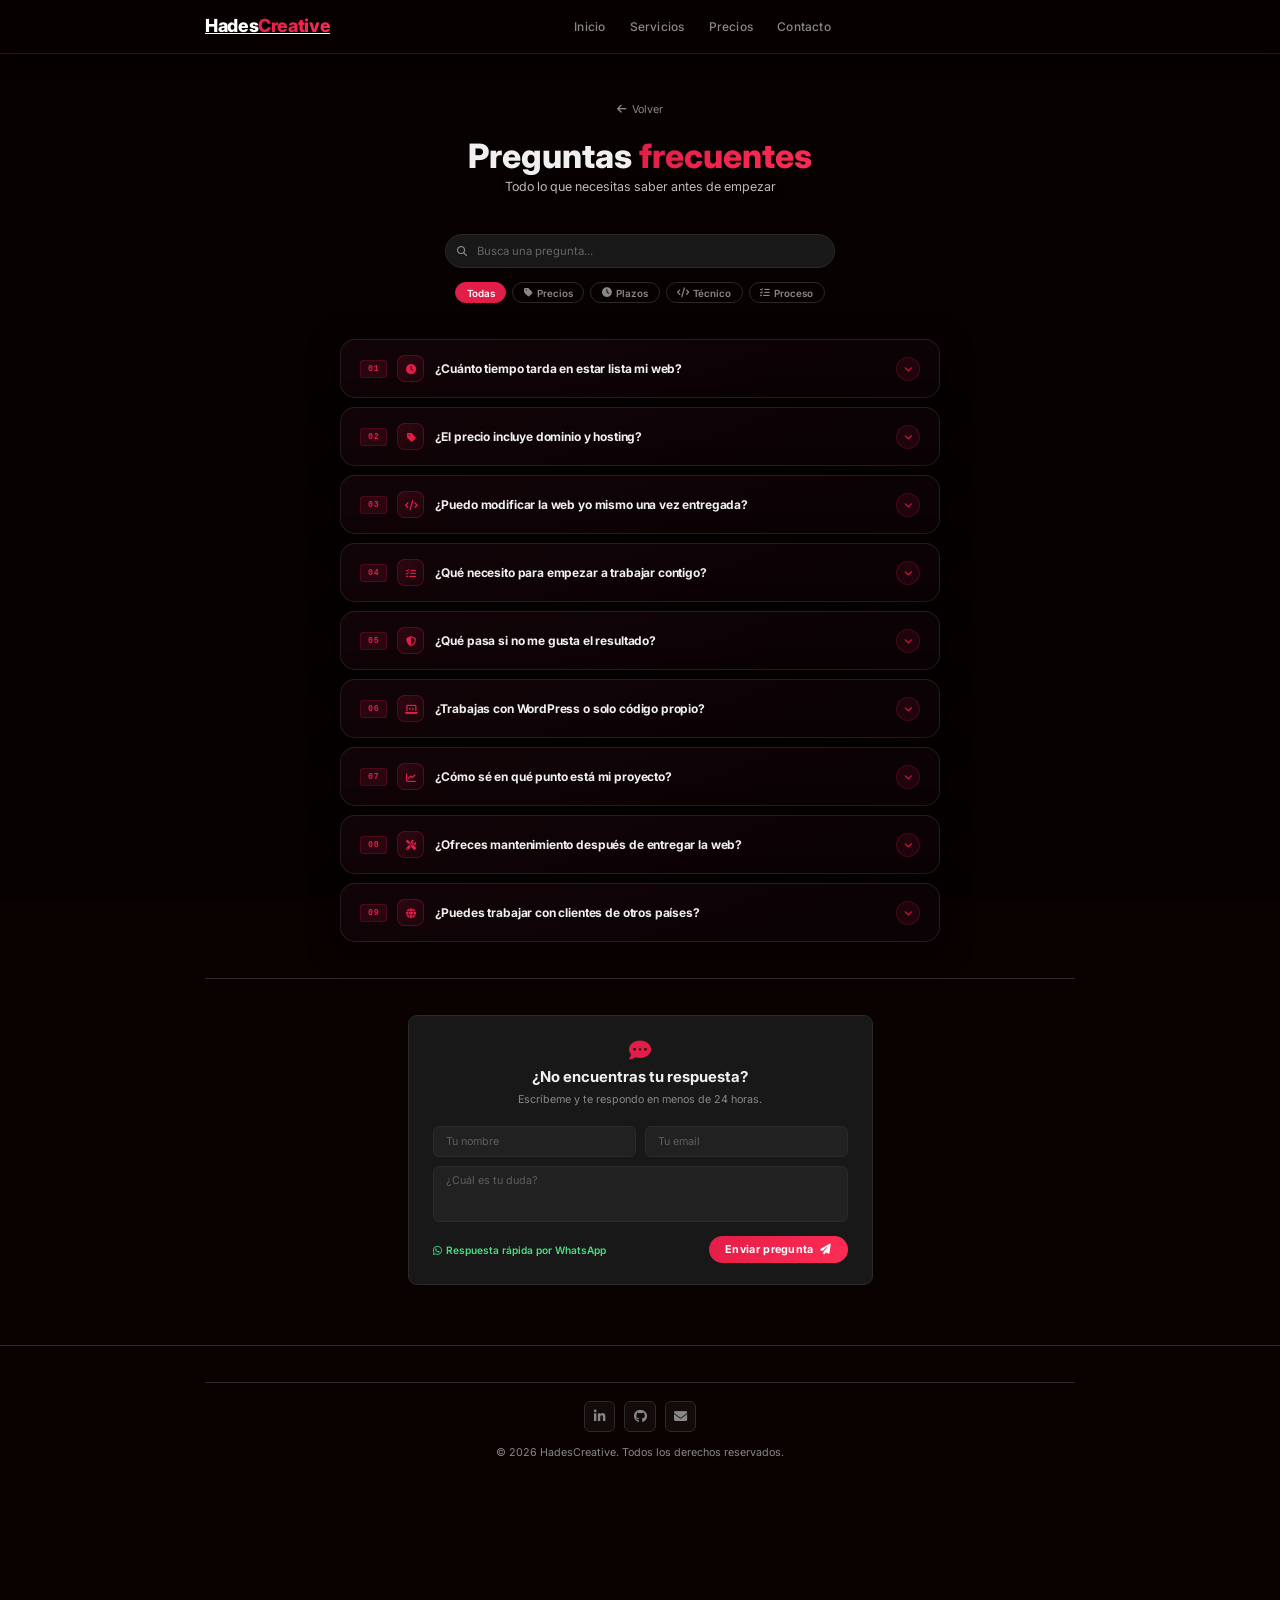
==== commit a70d0528: "refactor: eliminar light mode y limpiar CSS/JS muerto - Eliminado botón de cambio de tema en las 3 p" ====
--- a/faq.html
+++ b/faq.html
@@ -111,8 +111,6 @@
 
     <div id="scroll-progress"></div>
 
-    <canvas id="hero-canvas"></canvas>
-
     <nav class="navbar">
         <div class="container">
             <a href="index.html" class="nav-logo">Hades<span>Creative</span></a>
@@ -123,9 +121,6 @@
                 <li><a href="index.html#contacto" class="nav-link">Contacto</a></li>
             </ul>
             <div class="nav-actions">
-                <button id="theme-toggle" aria-label="Cambiar tema">
-                    <i class="fas fa-sun"></i>
-                </button>
                 <div class="hamburger">
                     <span></span>
                     <span></span>
@@ -355,23 +350,6 @@
                 const total = document.documentElement.scrollHeight - window.innerHeight;
                 bar.style.width = (window.scrollY / total * 100) + '%';
             }, { passive: true });
-        })();
-
-        // Theme toggle
-        (function () {
-            const toggle = document.getElementById('theme-toggle');
-            const icon = toggle.querySelector('i');
-            const html = document.documentElement;
-            if (localStorage.getItem('theme') === 'light') {
-                html.classList.add('light');
-                icon.className = 'fas fa-moon';
-            }
-            toggle.addEventListener('click', () => {
-                html.classList.toggle('light');
-                const isLight = html.classList.contains('light');
-                icon.className = isLight ? 'fas fa-moon' : 'fas fa-sun';
-                localStorage.setItem('theme', isLight ? 'light' : 'dark');
-            });
         })();
 
         // FAQ accordion
@@ -460,7 +438,5 @@
         });
     </script>
 
-    <script src="js/particles.js"></script>
-
 </body>
 </html>
--- a/css/global.css
+++ b/css/global.css
@@ -41,6 +41,19 @@
 
 html {
     scroll-behavior: smooth;
+    background: #0a0101;
+}
+
+@media (max-width: 480px) {
+    html {
+        zoom: 0.82;
+    }
+}
+
+@media (min-width: 481px) and (max-width: 768px) {
+    html {
+        zoom: 0.88;
+    }
 }
 
 @media (min-width: 1024px) {
@@ -52,9 +65,7 @@
 body {
     font-family: 'Inter', 'Segoe UI', sans-serif;
     color: var(--text-color);
-    background: #0a0101;
-    background-image: radial-gradient(circle, rgba(225, 29, 72, 0.1) 1px, transparent 1px);
-    background-size: 30px 30px;
+    background: transparent;
     min-height: 100vh;
     line-height: 1.6;
 }
@@ -76,13 +87,51 @@
     }
 }
 
-#hero-canvas {
+#smoke-bg {
+    position: fixed;
+    top: 0;
+    left: 0;
+    width: 100vw;
+    height: 100vh;
+    z-index: 1;
+    pointer-events: none;
+    opacity: 1;
+    display: block;
+}
+
+/* Overlay oscuro sutil sobre el humo para mejorar legibilidad del contenido */
+body::before {
+    content: '';
     position: fixed;
     inset: 0;
-    width: 100%;
-    height: 100%;
-    z-index: -1;
+    background: rgba(0, 0, 0, 0.35);
+    z-index: 2;
     pointer-events: none;
+}
+
+/* Compensar el zoom del html para que el canvas cubra el viewport real */
+@media (max-width: 480px) {
+    #smoke-bg {
+        zoom: 1.2195;
+        width: 100vw;
+        height: 100vh;
+    }
+}
+
+@media (min-width: 481px) and (max-width: 768px) {
+    #smoke-bg {
+        zoom: 1.1363;
+        width: 100vw;
+        height: 100vh;
+    }
+}
+
+@media (min-width: 1024px) {
+    #smoke-bg {
+        zoom: 1.333333;
+        width: 100vw;
+        height: 100vh;
+    }
 }
 
 section, footer, .navbar, .whatsapp-btn, .acordeon-section {
@@ -207,36 +256,6 @@
     outline: none;
     border-color: var(--primary-color);
     box-shadow: 0 0 0 3px rgba(59, 130, 246, 0.15);
-}
-
-/* Hades decorativo fondo */
-.hades-deco {
-    position: fixed;
-    z-index: 1;
-    pointer-events: none;
-    user-select: none;
-    width: 520px;
-    opacity: 0.10;
-    filter: drop-shadow(0 0 40px rgba(225,29,72,0.6)) drop-shadow(0 0 80px rgba(180,10,30,0.4));
-}
-
-.hades-top {
-    top: 30px;
-    right: -60px;
-    transform: scaleX(-1) rotate(-8deg);
-}
-
-.hades-bottom {
-    bottom: -60px;
-    left: -60px;
-    transform: rotate(6deg);
-}
-
-@media (max-width: 768px) {
-    .hades-deco {
-        width: 240px;
-        opacity: 0.06;
-    }
 }
 
 /* ── Splash Screen ── */
@@ -370,408 +389,12 @@
     pointer-events: none;
 }
 
-/* ── Theme toggle button ── */
-#theme-toggle {
-    width: 36px;
-    height: 36px;
-    background: rgba(255, 255, 255, 0.06);
-    border: 1px solid var(--border-color);
-    border-radius: var(--radius-md);
-    color: var(--text-color);
-    cursor: pointer;
-    display: flex;
-    align-items: center;
-    justify-content: center;
-    font-size: 0.95rem;
-    transition: var(--transition-base);
-    flex-shrink: 0;
-}
-
-#theme-toggle:hover {
-    background: var(--primary-color);
-    border-color: var(--primary-color);
-    color: white;
-}
-
 .nav-actions {
     display: flex;
     align-items: center;
     gap: 0.75rem;
 }
 
-/* ── Light Mode ── */
-html.light {
-    --dark-color: #f0ecec;
-    --surface-color: #e8e2e2;
-    --card-color: #ffffff;
-    --light-color: #ddd6d6;
-    --text-color: #555050;
-    --text-bright: #111010;
-    --border-color: #ddd6d6;
-}
-
-html.light body {
-    background: #e8e2e2;
-    background-image: radial-gradient(circle, rgba(225, 29, 72, 0.07) 1px, transparent 1px);
-    background-size: 30px 30px;
-}
-
-html.light .navbar {
-    background: rgba(255, 255, 255, 0.92);
-    border-bottom-color: rgba(225, 29, 72, 0.18);
-    box-shadow: 0 2px 16px rgba(0, 0, 0, 0.08);
-}
-
-html.light .nav-logo {
-    color: #111010;
-}
-
-html.light .nav-link {
-    color: #555050;
-}
-
-html.light .nav-link:hover {
-    color: #111010;
-}
-
-/* Tarjetas con sombra para que destaquen */
-html.light .servicio-card,
-html.light .proceso-step,
-html.light .proyecto-card,
-html.light .acordeon-item {
-    box-shadow: 0 2px 16px rgba(0, 0, 0, 0.08);
-    border-color: #e0d8d8;
-}
-
-html.light .faq-item {
-    background: linear-gradient(160deg, #ffffff 0%, #faf5f5 100%);
-    border-color: #e8e0e0;
-    box-shadow: 0 4px 20px rgba(0, 0, 0, 0.06);
-}
-
-html.light .faq-item:hover {
-    border-color: rgba(225, 29, 72, 0.3);
-    box-shadow: 0 12px 30px rgba(0, 0, 0, 0.1), 0 0 25px rgba(225, 29, 72, 0.08);
-}
-
-html.light .faq-item.abierto {
-    background: linear-gradient(160deg, #ffffff 0%, #fff5f7 100%);
-    border-color: rgba(225, 29, 72, 0.35);
-    box-shadow: 0 12px 35px rgba(225, 29, 72, 0.1);
-}
-
-html.light .precio-card {
-    background: linear-gradient(160deg, #ffffff 0%, #faf5f5 100%);
-    border-color: #e8e0e0;
-    box-shadow: 0 4px 20px rgba(0, 0, 0, 0.06);
-}
-
-html.light .precio-destacado {
-    background: linear-gradient(160deg, #ffffff 0%, #fff5f7 100%);
-    border-color: rgba(225, 29, 72, 0.3);
-    box-shadow: 0 12px 35px rgba(225, 29, 72, 0.1);
-}
-
-html.light .servicio-card:hover,
-html.light .proceso-step:hover,
-html.light .precio-card:hover,
-html.light .proyecto-card:hover {
-    box-shadow: 0 12px 35px rgba(0, 0, 0, 0.13), 0 0 20px rgba(225, 29, 72, 0.1);
-}
-
-/* Hero */
-html.light .hero-content h1 {
-    color: #111010;
-    text-shadow: none;
-}
-
-html.light .hero::before {
-    background: radial-gradient(ellipse, rgba(225, 29, 72, 0.07) 0%, transparent 65%);
-}
-
-html.light .hero::after {
-    background: radial-gradient(ellipse, rgba(255, 45, 85, 0.05) 0%, transparent 65%);
-}
-
-/* Botón outline visible en fondo claro */
-html.light .btn-outline {
-    border-color: rgba(0, 0, 0, 0.2);
-    color: #111010;
-}
-
-html.light .btn-outline:hover {
-    border-color: var(--primary-color);
-    color: var(--primary-color);
-    background: rgba(225, 29, 72, 0.06);
-}
-
-/* Números/stats: gradiente blanco → rojo se vuelve oscuro → rojo */
-html.light .widget h3,
-html.light .smi-stat strong,
-html.light .precio-precio .cantidad,
-html.light .precio-consulta {
-    background: linear-gradient(135deg, #111010, var(--primary-color));
-    -webkit-background-clip: text;
-    -webkit-text-fill-color: transparent;
-    background-clip: text;
-}
-
-/* Acordeón y FAQ */
-html.light .acordeon-header {
-    background: #ffffff;
-    color: #111010;
-}
-
-html.light .acordeon-header:hover {
-    background: #f5f0f0;
-}
-
-html.light .faq-pregunta {
-    background: transparent;
-    color: #111010;
-}
-
-html.light .faq-pregunta:hover {
-    background: rgba(225, 29, 72, 0.04);
-}
-
-html.light .acordeon-item.abierto .acordeon-header {
-    background: rgba(225, 29, 72, 0.05);
-    color: #111010;
-}
-
-html.light .faq-item.abierto .faq-pregunta {
-    background: rgba(225, 29, 72, 0.06);
-    color: #111010;
-}
-
-html.light .acordeon-body {
-    background: #f5f0f0;
-}
-
-html.light .faq-respuesta {
-    background: transparent;
-}
-
-html.light .faq-respuesta p {
-    border-top-color: rgba(225, 29, 72, 0.15);
-}
-
-/* Formulario */
-html.light .contacto-form-wrapper {
-    background: rgba(255, 255, 255, 0.9);
-    box-shadow: 0 4px 24px rgba(0, 0, 0, 0.08);
-}
-
-html.light .form-group input,
-html.light .form-group textarea {
-    background: #f5f0f0;
-    border-color: #ddd6d6;
-    color: #111010;
-}
-
-html.light .form-group input::placeholder,
-html.light .form-group textarea::placeholder {
-    color: #999090;
-}
-
-/* Botón ver ejemplo */
-html.light .btn-ver-ejemplo {
-    border-color: rgba(225, 29, 72, 0.3);
-    color: var(--primary-color);
-}
-
-/* Modal */
-html.light .ejemplos-modal-box {
-    background: #ffffff;
-}
-
-html.light .ejemplos-modal-header {
-    background: #f5f0f0;
-    border-bottom-color: #e0d8d8;
-}
-
-/* Splash */
-html.light .splash {
-    background: #e8e2e2;
-}
-
-/* Nav móvil */
-html.light .nav-menu {
-    background: rgba(255, 255, 255, 0.98);
-}
-
-/* Varios */
-html.light #back-to-top {
-    background: #ffffff;
-    border-color: #ddd6d6;
-    color: #555050;
-}
-
-html.light #theme-toggle {
-    background: rgba(0, 0, 0, 0.05);
-    border-color: #ddd6d6;
-    color: #555050;
-}
-
-html.light .footer {
-    border-top-color: #ddd6d6;
-}
-
-html.light .footer-bottom {
-    border-top-color: #ddd6d6;
-}
-
-html.light .footer-logo {
-    color: #111010;
-}
-
-html.light .footer-icons a {
-    background: rgba(0, 0, 0, 0.05);
-    border-color: #ddd6d6;
-    color: #555050;
-}
-
-html.light .hero-whatsapp {
-    color: #555050;
-}
-
-html.light .scroll-indicator a {
-    color: #999090;
-}
-
-html.light .skill-tags span {
-    background: rgba(0, 0, 0, 0.05);
-    border-color: #ddd6d6;
-    color: #555050;
-}
-
-html.light .precios-nota {
-    color: #777070;
-}
-
-/* Iconos de servicios en modo claro */
-html.light .servicio-card i {
-    color: var(--primary-color);
-    opacity: 0.9;
-}
-
-html.light .servicio-card:hover i {
-    color: var(--primary-color);
-    opacity: 1;
-}
-
-/* Hades en modo claro — más visible y con filtro adaptado */
-html.light .hades-deco {
-    opacity: 0.22;
-    filter: drop-shadow(0 0 30px rgba(225,29,72,0.35)) drop-shadow(0 0 60px rgba(180,10,30,0.2)) brightness(0.6) saturate(1.4);
-}
-
-/* Hero orbs más visibles en claro */
-html.light .hero::before {
-    background: radial-gradient(ellipse, rgba(225, 29, 72, 0.12) 0%, transparent 65%);
-}
-
-html.light .hero::after {
-    background: radial-gradient(ellipse, rgba(225, 29, 72, 0.09) 0%, transparent 65%);
-}
-
-/* Línea decorativa bajo h2 más visible en claro */
-html.light section h2::after {
-    background: linear-gradient(90deg, var(--primary-color), var(--secondary-color));
-    opacity: 0.85;
-}
-
-/* ── Orbes de fondo animados ── */
-.bg-orbs {
-    position: fixed;
-    inset: 0;
-    pointer-events: none;
-    z-index: 0;
-    overflow: hidden;
-}
-
-.bg-orb {
-    position: absolute;
-    border-radius: 50%;
-    filter: blur(90px);
-}
-
-.bg-orb-1 {
-    width: 680px;
-    height: 680px;
-    background: radial-gradient(circle, rgba(225, 29, 72, 0.22) 0%, transparent 65%);
-    top: -15%;
-    left: -10%;
-    animation: orbDrift1 14s ease-in-out infinite alternate, orbMorph1 10s ease-in-out infinite;
-}
-
-.bg-orb-2 {
-    width: 560px;
-    height: 560px;
-    background: radial-gradient(circle, rgba(180, 10, 40, 0.18) 0%, transparent 65%);
-    top: 38%;
-    right: -12%;
-    animation: orbDrift2 19s ease-in-out infinite alternate, orbMorph2 14s ease-in-out infinite;
-}
-
-.bg-orb-3 {
-    width: 460px;
-    height: 460px;
-    background: radial-gradient(circle, rgba(255, 45, 85, 0.14) 0%, transparent 65%);
-    bottom: -8%;
-    left: 22%;
-    animation: orbDrift3 23s ease-in-out infinite alternate, orbMorph3 18s ease-in-out infinite;
-}
-
-@keyframes orbDrift1 {
-    0%   { transform: translate(0, 0) scale(1); }
-    100% { transform: translate(90px, 110px) scale(1.12); }
-}
-
-@keyframes orbDrift2 {
-    0%   { transform: translate(0, 0) scale(1); }
-    100% { transform: translate(-110px, -90px) scale(1.08); }
-}
-
-@keyframes orbDrift3 {
-    0%   { transform: translate(0, 0) scale(0.95); }
-    100% { transform: translate(70px, -80px) scale(1.1); }
-}
-
-@keyframes orbMorph1 {
-    0%   { border-radius: 50%; }
-    25%  { border-radius: 62% 38% 46% 54% / 60% 44% 56% 40%; }
-    50%  { border-radius: 38% 62% 56% 44% / 46% 58% 42% 54%; }
-    75%  { border-radius: 54% 46% 38% 62% / 38% 62% 38% 62%; }
-    100% { border-radius: 50%; }
-}
-
-@keyframes orbMorph2 {
-    0%   { border-radius: 50%; }
-    33%  { border-radius: 44% 56% 62% 38% / 56% 38% 62% 44%; }
-    66%  { border-radius: 60% 40% 44% 56% / 44% 60% 40% 56%; }
-    100% { border-radius: 50%; }
-}
-
-@keyframes orbMorph3 {
-    0%   { border-radius: 50%; }
-    40%  { border-radius: 56% 44% 38% 62% / 62% 38% 56% 44%; }
-    80%  { border-radius: 42% 58% 60% 40% / 48% 52% 44% 56%; }
-    100% { border-radius: 50%; }
-}
-
-/* Light mode orbs */
-html.light .bg-orb-1 {
-    background: radial-gradient(circle, rgba(225, 29, 72, 0.09) 0%, transparent 65%);
-}
-html.light .bg-orb-2 {
-    background: radial-gradient(circle, rgba(180, 10, 40, 0.07) 0%, transparent 65%);
-}
-html.light .bg-orb-3 {
-    background: radial-gradient(circle, rgba(255, 45, 85, 0.05) 0%, transparent 65%);
-}
-
 /* ── Precio: glow pulse al terminar el contador ── */
 .precio-precio .price-done {
     animation: priceGlow 0.6s ease-out forwards;
@@ -783,82 +406,6 @@
     100% { text-shadow: 0 0 0px rgba(225,29,72,0); }
 }
 
-/* ── Card tilt: override CSS hover transform cuando JS controla ── */
-.precio-card.tilt-ready:hover,
-.proyecto-card.tilt-ready:hover {
-    transform: none;
-}
-
-/* ── Card shine (reflejo de luz que sigue el cursor) ── */
-.card-shine {
-    position: absolute;
-    inset: 0;
-    border-radius: inherit;
-    opacity: 0;
-    pointer-events: none;
-    z-index: 10;
-    transition: opacity 0.4s ease;
-}
-
-
-/* ── Fondo: partículas de código flotante ── */
-.bg-code {
-    position: fixed;
-    inset: 0;
-    pointer-events: none;
-    z-index: 1;
-    overflow: hidden;
-}
-
-.bg-code span {
-    position: absolute;
-    bottom: -2rem;
-    font-family: 'Courier New', monospace;
-    font-size: 0.72rem;
-    font-weight: 700;
-    white-space: nowrap;
-    letter-spacing: 0.5px;
-    opacity: 0;
-    animation: codeRise var(--dur, 20s) linear var(--del, 0s) infinite;
-}
-
-.bg-code span.red {
-    color: rgba(225, 29, 72, 0.5);
-    text-shadow: 0 0 8px rgba(225, 29, 72, 0.3);
-}
-
-.bg-code span.wht {
-    color: rgba(255, 255, 255, 0.15);
-}
-
-@keyframes codeRise {
-    0%   { opacity: 0; transform: translateY(0); }
-    8%   { opacity: 1; }
-    85%  { opacity: 1; }
-    100% { opacity: 0; transform: translateY(-110vh); }
-}
-
-html.light .bg-code span.red {
-    color: rgba(180, 10, 40, 0.25);
-    text-shadow: none;
-}
-
-html.light .bg-code span.wht {
-    color: rgba(0, 0, 0, 0.06);
-}
-
-/* Borde superior de cards en claro más visible */
-html.light .servicio-card::before,
-html.light .proceso-step::before,
-html.light .precio-card::before {
-    opacity: 0.7;
-}
-
-/* Canvas partículas — fondo canvas transparente en claro */
-html.light #hero-canvas {
-    opacity: 0.55;
-}
-
 /* Scrollbar personalizado */
 ::-webkit-scrollbar {
     width: 8px;
--- a/css/navbar.css
+++ b/css/navbar.css
@@ -3,15 +3,15 @@
  */
 
 .navbar {
-    background: rgba(8, 1, 2, 0.85);
-    backdrop-filter: blur(12px);
+    background: rgba(8, 1, 2, 0.95);
+    backdrop-filter: blur(10px);
     color: white;
     padding: 1rem 0;
     position: sticky;
     top: 0;
     z-index: 100;
-    box-shadow: 0 2px 20px rgba(0, 0, 0, 0.8), 0 1px 0 rgba(225, 29, 72, 0.12);
-    border-bottom: 1px solid rgba(225, 29, 72, 0.2);
+    box-shadow: 0 4px 24px rgba(0, 0, 0, 0.85), 0 1px 0 rgba(225, 29, 72, 0.15);
+    border-bottom: 1px solid rgba(225, 29, 72, 0.25);
 }
 
 .navbar .container {
@@ -221,25 +221,6 @@
     rotate: 45deg;
 }
 
-html.light .nav-dropdown-menu {
-    background: rgba(255,255,255,0.98);
-    border-color: #ddd6d6;
-    box-shadow: 0 12px 35px rgba(0,0,0,0.12);
-}
-
-html.light .nav-dropdown-menu::before {
-    background: rgba(255,255,255,0.98);
-    border-color: #ddd6d6;
-}
-
-html.light .nav-dropdown-menu li a {
-    border-bottom-color: #f5f0f0;
-}
-
-html.light .nav-dropdown-menu li a:hover {
-    background: rgba(225,29,72,0.05);
-}
-
 /* Responsive Navbar */
 @media (max-width: 768px) {
     .nav-menu {
--- a/css/sections.css
+++ b/css/sections.css
@@ -13,6 +13,7 @@
     color: var(--text-bright);
     position: relative;
     padding-bottom: 1rem;
+    text-shadow: 0 4px 20px rgba(0, 0, 0, 0.7), 0 2px 8px rgba(0, 0, 0, 0.8);
     font-weight: 700;
     letter-spacing: -0.5px;
 }
@@ -31,10 +32,11 @@
 
 .section-subtitle {
     text-align: center;
-    color: var(--text-color);
+    color: #c0b8b8;
     font-size: 1.05rem;
     margin-top: -1.5rem;
     margin-bottom: 3rem;
+    text-shadow: 0 2px 10px rgba(0, 0, 0, 0.8);
     max-width: 560px;
     margin-left: auto;
     margin-right: auto;
@@ -315,11 +317,12 @@
 
 /* Formulario lado derecho */
 .contacto-form-wrapper {
-    background: rgba(20, 5, 8, 0.6);
-    border: 1px solid var(--border-color);
+    background: linear-gradient(160deg, rgba(18, 4, 8, 0.97) 0%, rgba(10, 2, 5, 0.98) 100%);
+    border: 1px solid rgba(255, 255, 255, 0.1);
     border-radius: 20px;
     padding: 2.5rem;
     backdrop-filter: blur(10px);
+    box-shadow: 0 10px 40px rgba(0, 0, 0, 0.5);
 }
 
 .contacto-form {
@@ -527,11 +530,6 @@
     flex-shrink: 0;
 }
 
-html.light .proceso-strip {
-    background: rgba(0,0,0,0.02);
-    border-color: #ddd6d6;
-}
-
 /* Tech dentro de sobre-mí */
 .sobre-mi-tech {
     flex-wrap: wrap;
@@ -573,11 +571,13 @@
 
 /* Proyecto card */
 .proyecto-card {
-    background: var(--card-color);
+    background: linear-gradient(160deg, rgba(18, 4, 8, 0.97) 0%, rgba(10, 2, 5, 0.98) 100%);
     border-radius: var(--radius-lg);
     overflow: hidden;
-    border: 1px solid var(--border-color);
-    transition: var(--transition-base);
+    border: 1px solid rgba(255, 255, 255, 0.1);
+    transition: var(--transition-base);
+    backdrop-filter: blur(10px);
+    box-shadow: 0 10px 40px rgba(0, 0, 0, 0.5);
 }
 
 .proyecto-card:hover {
@@ -727,18 +727,6 @@
     opacity: 1;
 }
 
-html.light .tech-bar {
-    background: rgba(0,0,0,0.02);
-}
-
-html.light .tech-bar::before {
-    background: linear-gradient(to right, #e8e2e2, transparent);
-}
-
-html.light .tech-bar::after {
-    background: linear-gradient(to left, #e8e2e2, transparent);
-}
-
 /* Testimonios */
 .testimonios {
     background: transparent;
@@ -751,10 +739,12 @@
 }
 
 .testimonio-card {
-    background: var(--card-color);
-    border: 1px solid var(--border-color);
+    background: linear-gradient(160deg, rgba(18, 4, 8, 0.97) 0%, rgba(10, 2, 5, 0.98) 100%);
+    border: 1px solid rgba(255, 255, 255, 0.1);
     border-radius: var(--radius-lg);
     padding: 1.75rem;
+    backdrop-filter: blur(10px);
+    box-shadow: 0 10px 40px rgba(0, 0, 0, 0.5);
     display: flex;
     flex-direction: column;
     gap: 1rem;
@@ -832,14 +822,6 @@
     font-size: 0.78rem;
 }
 
-html.light .testimonio-card {
-    box-shadow: 0 2px 16px rgba(0,0,0,0.07);
-}
-
-html.light .testimonio-card:hover {
-    box-shadow: 0 16px 40px rgba(0,0,0,0.12);
-}
-
 /* WhatsApp flotante */
 .whatsapp-float {
     position: fixed;
@@ -962,13 +944,14 @@
 }
 
 .faq-item {
-    background: linear-gradient(160deg, rgba(20, 6, 10, 0.95) 0%, rgba(12, 3, 6, 0.95) 100%);
-    border: 1px solid rgba(255, 255, 255, 0.06);
+    background: linear-gradient(160deg, rgba(18, 4, 8, 0.97) 0%, rgba(10, 2, 5, 0.98) 100%);
+    border: 1px solid rgba(255, 255, 255, 0.1);
     border-radius: 20px;
     overflow: hidden;
     transition: var(--transition-base);
     position: relative;
     backdrop-filter: blur(10px);
+    box-shadow: 0 10px 40px rgba(0, 0, 0, 0.5);
 }
 
 .faq-item::after {
@@ -1553,43 +1536,6 @@
     border: 1px solid rgba(34, 197, 94, 0.2);
 }
 
-/* Light mode FAQ overrides */
-html.light .faq-search {
-    background: #fff;
-    border-color: #ddd6d6;
-    color: #111010;
-}
-
-html.light .faq-search:focus {
-    border-color: rgba(225, 29, 72, 0.5);
-}
-
-html.light .faq-cat {
-    border-color: #ddd6d6;
-    color: #444;
-}
-
-html.light .faq-cat.active {
-    color: #fff;
-}
-
-html.light .faq-contact-inner {
-    background: #fff;
-    border-color: #ddd6d6;
-    box-shadow: 0 4px 20px rgba(0,0,0,0.06);
-}
-
-html.light .faq-contact-inner input,
-html.light .faq-contact-inner textarea {
-    background: #f9f7f7;
-    border-color: #ddd6d6;
-    color: #111010;
-}
-
-html.light .faq-pregunta:hover {
-    background: #f5f0f0;
-}
-
 /* Responsive FAQ */
 @media (max-width: 600px) {
     .faq-form-row {
@@ -1858,18 +1804,6 @@
     gap: 0.5rem;
 }
 
-/* Light mode proyectos */
-html.light .proyecto-detalle-img-wrap {
-    border-color: #ddd6d6;
-    box-shadow: 0 10px 40px rgba(0,0,0,0.1);
-}
-
-html.light .pd-tech span {
-    background: #f5f0f0;
-    border-color: #ddd6d6;
-    color: #555;
-}
-
 /* Responsive proyectos */
 @media (max-width: 900px) {
     .proyecto-detalle,
@@ -2142,8 +2076,8 @@
 }
 
 .precio-card {
-    background: linear-gradient(160deg, rgba(20, 6, 10, 0.95) 0%, rgba(12, 3, 6, 0.95) 100%);
-    border: 1px solid rgba(255, 255, 255, 0.06);
+    background: linear-gradient(160deg, rgba(18, 4, 8, 0.97) 0%, rgba(10, 2, 5, 0.98) 100%);
+    border: 1px solid rgba(255, 255, 255, 0.1);
     border-radius: 20px;
     padding: 2.2rem 1.8rem;
     display: flex;
@@ -2153,6 +2087,7 @@
     position: relative;
     overflow: hidden;
     backdrop-filter: blur(10px);
+    box-shadow: 0 10px 40px rgba(0, 0, 0, 0.5);
 }
 
 /* Halo gradiente decorativo en cada tarjeta */
@@ -2385,13 +2320,74 @@
     position: relative;
     z-index: 1;
     letter-spacing: 0.3px;
+    overflow: visible;
+}
+
+/* Chispa eléctrica central que aparece y se expande */
+.btn-precio::before {
+    content: '';
+    position: absolute;
+    top: 50%;
+    left: 50%;
+    width: 3px;
+    height: 3px;
+    border-radius: 50%;
+    background: #fff;
+    opacity: 0;
+    pointer-events: none;
+    transform: translate(-50%, -50%) scale(0);
+    box-shadow:
+        24px -22px 0 rgba(225, 29, 72, 0.9),
+        -28px -18px 0 rgba(255, 255, 255, 0.85),
+        32px 18px 0 rgba(255, 45, 85, 0.9),
+        -22px 24px 0 rgba(255, 255, 255, 0.8),
+        40px -6px 0 rgba(225, 29, 72, 0.7),
+        -38px 8px 0 rgba(255, 45, 85, 0.7),
+        14px -32px 0 rgba(255, 255, 255, 0.75),
+        -14px 30px 0 rgba(225, 29, 72, 0.75);
+    filter: drop-shadow(0 0 4px rgba(225, 29, 72, 0.9));
+}
+
+/* Rayos diagonales que cruzan el botón al hacer hover */
+.btn-precio::after {
+    content: '';
+    position: absolute;
+    inset: -3px;
+    border-radius: var(--radius-full);
+    pointer-events: none;
+    opacity: 0;
+    background:
+        linear-gradient(75deg, transparent 38%, rgba(255, 255, 255, 0.85) 50%, transparent 62%),
+        linear-gradient(105deg, transparent 38%, rgba(225, 29, 72, 0.8) 50%, transparent 62%);
+    mix-blend-mode: screen;
+    filter: blur(0.5px);
+}
+
+.btn-precio:hover::before {
+    animation: btnSparks 0.65s ease-out forwards;
+}
+
+.btn-precio:hover::after {
+    animation: btnLightning 0.6s ease-out forwards;
+}
+
+@keyframes btnSparks {
+    0%   { opacity: 0; transform: translate(-50%, -50%) scale(0.4); }
+    35%  { opacity: 1; transform: translate(-50%, -50%) scale(1); }
+    100% { opacity: 0; transform: translate(-50%, -50%) scale(1.7); }
+}
+
+@keyframes btnLightning {
+    0%   { opacity: 0; background-position: -100% 0, 100% 0; }
+    50%  { opacity: 1; }
+    100% { opacity: 0; background-position: 100% 0, -100% 0; }
 }
 
 .btn-precio:hover {
     background: linear-gradient(135deg, var(--primary-color), var(--secondary-color));
     border-color: transparent;
     color: white;
-    box-shadow: 0 12px 30px rgba(225,29,72,0.45);
+    box-shadow: 0 12px 30px rgba(225,29,72,0.45), 0 0 30px rgba(225, 29, 72, 0.5);
     transform: translateY(-2px);
 }
 
@@ -2493,9 +2489,10 @@
 .comparador-scroll {
     overflow-x: auto;
     border-radius: var(--radius-lg);
-    border: 1px solid var(--border-color);
-    background: rgba(15, 5, 8, 0.6);
+    border: 1px solid rgba(255, 255, 255, 0.1);
+    background: linear-gradient(160deg, rgba(18, 4, 8, 0.97) 0%, rgba(10, 2, 5, 0.98) 100%);
     backdrop-filter: blur(10px);
+    box-shadow: 0 10px 40px rgba(0, 0, 0, 0.5);
 }
 
 .comparador-tabla {
@@ -2569,45 +2566,6 @@
 .comparador-tabla .no {
     color: rgba(255, 255, 255, 0.2);
     font-size: 0.9rem;
-}
-
-/* Light mode */
-html.light .comparador-scroll {
-    background: #ffffff;
-    border-color: #e0d8d8;
-    box-shadow: 0 4px 24px rgba(0, 0, 0, 0.06);
-}
-
-html.light .comparador-tabla thead th {
-    background: rgba(225, 29, 72, 0.06);
-    color: #111010;
-    border-bottom-color: rgba(225, 29, 72, 0.2);
-}
-
-html.light .comparador-tabla tbody td {
-    border-bottom-color: #f0ecec;
-    color: #555050;
-}
-
-html.light .comparador-tabla tbody td:first-child {
-    color: #111010;
-}
-
-html.light .comparador-tabla tr.comp-cat td {
-    background: #faf5f5;
-    border-bottom-color: rgba(225, 29, 72, 0.18);
-}
-
-html.light .comparador-tabla tbody tr:not(.comp-cat):hover td {
-    background: rgba(225, 29, 72, 0.03);
-}
-
-html.light .comparador-tabla .yes {
-    color: #16a34a;
-}
-
-html.light .comparador-tabla .no {
-    color: #c4b8b8;
 }
 
 @media (max-width: 768px) {
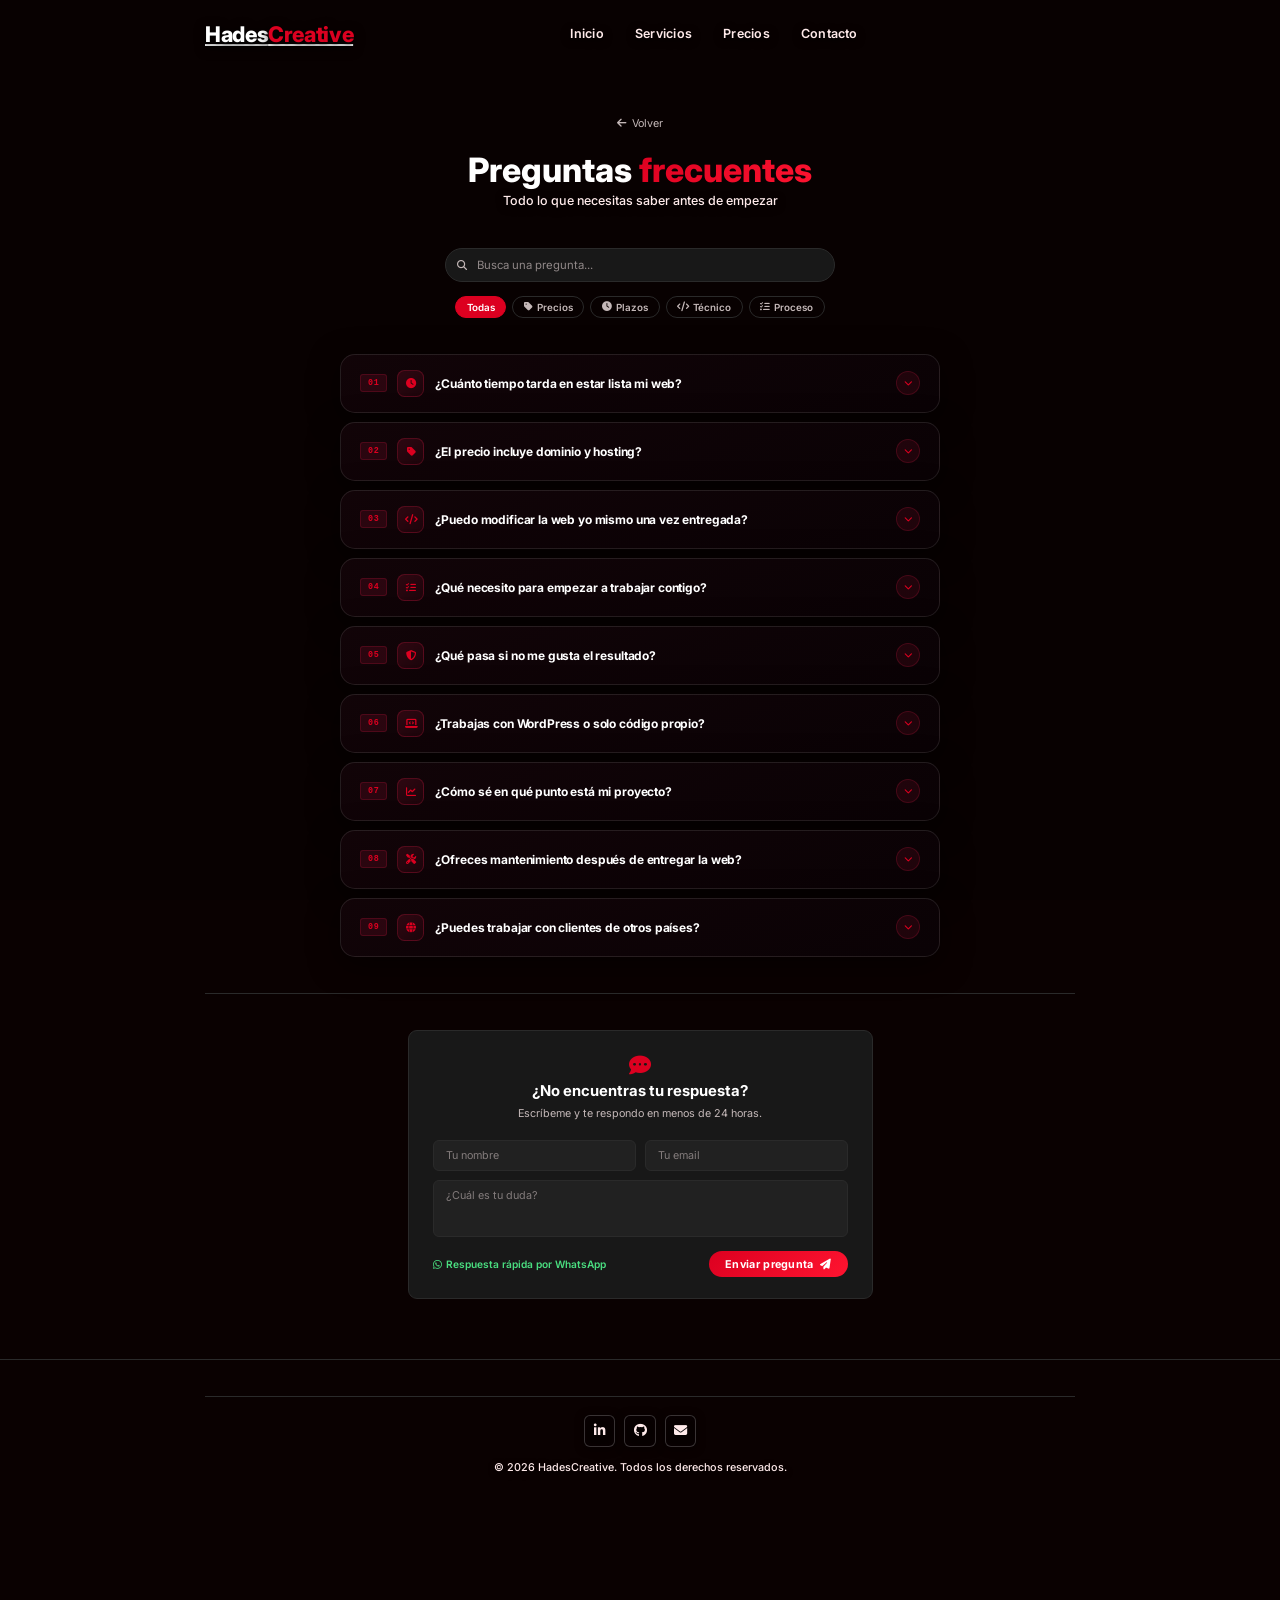
==== commit 87633049: "mejora servicios y enlaces principales" ====
--- a/faq.html
+++ b/faq.html
@@ -97,14 +97,6 @@
     <meta property="og:image" content="https://hadescreative.com/assets/og-image.png">
     <meta property="og:locale" content="es_ES">
 
-    <!-- Google Analytics 4 — sustituir G-XXXXXXXXXX por tu ID real -->
-    <script async src="https://www.googletagmanager.com/gtag/js?id=G-XXXXXXXXXX"></script>
-    <script>
-        window.dataLayer = window.dataLayer || [];
-        function gtag(){dataLayer.push(arguments);}
-        gtag('js', new Date());
-        gtag('config', 'G-XXXXXXXXXX', { anonymize_ip: true });
-    </script>
 </head>
 
 <body>
@@ -330,7 +322,7 @@
                     <a href="https://www.linkedin.com/in/alexroadiaz/" target="_blank" rel="noopener" aria-label="LinkedIn">
                         <i class="fab fa-linkedin-in"></i>
                     </a>
-                    <a href="https://github.com" target="_blank" rel="noopener" aria-label="GitHub">
+                    <a href="https://github.com/Alexmalware26" target="_blank" rel="noopener" aria-label="GitHub">
                         <i class="fab fa-github"></i>
                     </a>
                     <a href="mailto:sativezip@gmail.com" aria-label="Email">
--- a/css/global.css
+++ b/css/global.css
@@ -10,14 +10,14 @@
 }
 
 :root {
-    --primary-color: #e11d48;
-    --secondary-color: #ff2d55;
+    --primary-color: #dc0020;
+    --secondary-color: #ff1430;
     --dark-color: #080808;
     --surface-color: #111111;
     --card-color: #181818;
     --light-color: #222222;
-    --text-color: #888888;
-    --text-bright: #f0f0f0;
+    --text-color: #c4b8b8;
+    --text-bright: #ffffff;
     --border-color: #2a2a2a;
     --error-color: #ff3b3b;
     --success-color: #22c55e;
@@ -104,7 +104,7 @@
     content: '';
     position: fixed;
     inset: 0;
-    background: rgba(0, 0, 0, 0.35);
+    background: rgba(0, 0, 0, 0.22);
     z-index: 2;
     pointer-events: none;
 }
@@ -346,10 +346,11 @@
     z-index: 999;
     width: 44px;
     height: 44px;
-    background: var(--card-color);
-    border: 1px solid var(--border-color);
+    background: rgba(8, 1, 2, 0.85);
+    border: 1px solid rgba(220, 0, 32, 0.5);
     border-radius: var(--radius-md);
-    color: var(--text-color);
+    color: #ffeaea;
+    backdrop-filter: blur(10px);
     font-size: 1rem;
     cursor: pointer;
     display: flex;
--- a/css/navbar.css
+++ b/css/navbar.css
@@ -3,15 +3,12 @@
  */
 
 .navbar {
-    background: rgba(8, 1, 2, 0.95);
-    backdrop-filter: blur(10px);
+    background: transparent;
     color: white;
-    padding: 1rem 0;
+    padding: 1.4rem 0;
     position: sticky;
     top: 0;
     z-index: 100;
-    box-shadow: 0 4px 24px rgba(0, 0, 0, 0.85), 0 1px 0 rgba(225, 29, 72, 0.15);
-    border-bottom: 1px solid rgba(225, 29, 72, 0.25);
 }
 
 .navbar .container {
@@ -21,34 +18,34 @@
 }
 
 .nav-logo {
-    font-size: 1.5rem;
+    font-size: 1.8rem;
     font-weight: 800;
     white-space: nowrap;
     color: white;
     letter-spacing: -0.5px;
+    text-shadow: 0 2px 14px rgba(0, 0, 0, 0.95), 0 1px 4px rgba(0, 0, 0, 1);
 }
 
 .nav-logo span {
-    background: linear-gradient(135deg, var(--primary-color), var(--secondary-color));
-    -webkit-background-clip: text;
-    -webkit-text-fill-color: transparent;
-    background-clip: text;
+    color: var(--primary-color);
 }
 
 .nav-menu {
     display: flex;
     list-style: none;
-    gap: 2rem;
+    gap: 2.6rem;
 }
 
 .nav-link {
-    color: var(--text-color);
+    color: #ffeaea;
     text-decoration: none;
-    font-weight: 500;
+    font-weight: 600;
+    font-size: 1.05rem;
     padding: 0.5rem 0;
     border-bottom: 2px solid transparent;
     transition: all 0.3s ease;
     letter-spacing: 0.3px;
+    text-shadow: 0 2px 12px rgba(0, 0, 0, 0.95), 0 1px 4px rgba(0, 0, 0, 1);
 }
 
 .nav-link:hover {
@@ -110,9 +107,9 @@
     border: none;
     border-bottom: 2px solid transparent;
     font-family: inherit;
-    font-size: inherit;
-    font-weight: 500;
-    color: var(--text-color);
+    font-size: 1.05rem;
+    font-weight: 600;
+    color: #ffeaea;
     letter-spacing: 0.3px;
     cursor: pointer;
     display: flex;
@@ -121,6 +118,7 @@
     padding: 0.5rem 0;
     transition: all 0.3s ease;
     line-height: 1;
+    text-shadow: 0 2px 12px rgba(0, 0, 0, 0.95), 0 1px 4px rgba(0, 0, 0, 1);
 }
 
 .nav-dropdown:hover .nav-dropdown-toggle,
@@ -308,7 +306,7 @@
         border-top: 1px solid rgba(225,29,72,0.1);
         box-shadow: none;
         backdrop-filter: none;
-        background: rgba(0,0,0,0.2);
+        background: rgba(0,0,0,0.7);
         padding: 0;
         max-height: 0;
         overflow: hidden;
--- a/css/sections.css
+++ b/css/sections.css
@@ -32,11 +32,12 @@
 
 .section-subtitle {
     text-align: center;
-    color: #c0b8b8;
+    color: #ffeaea;
     font-size: 1.05rem;
+    font-weight: 500;
     margin-top: -1.5rem;
     margin-bottom: 3rem;
-    text-shadow: 0 2px 10px rgba(0, 0, 0, 0.8);
+    text-shadow: 0 2px 12px rgba(0, 0, 0, 0.95), 0 1px 4px rgba(0, 0, 0, 1);
     max-width: 560px;
     margin-left: auto;
     margin-right: auto;
@@ -64,12 +65,15 @@
     background: var(--card-color);
     padding: 2rem;
     border-radius: var(--radius-lg);
-    text-align: center;
+    text-align: left;
     box-shadow: 0 8px 32px rgba(0, 0, 0, 0.5);
     transition: var(--transition-base);
     position: relative;
     overflow: hidden;
     border: 1px solid var(--border-color);
+    min-height: 280px;
+    display: flex;
+    flex-direction: column;
 }
 
 .servicio-card::before {
@@ -112,6 +116,30 @@
     color: var(--text-color);
     line-height: 1.6;
     font-size: 0.95rem;
+    flex: 1;
+}
+
+.servicio-link {
+    display: inline-flex;
+    align-items: center;
+    gap: 0.55rem;
+    width: fit-content;
+    margin-top: 1.25rem;
+    color: var(--text-bright);
+    text-decoration: none;
+    font-weight: 700;
+    font-size: 0.92rem;
+    letter-spacing: 0.01em;
+}
+
+.servicio-link i {
+    font-size: 0.85rem;
+    margin: 0;
+    color: currentColor;
+}
+
+.servicio-link:hover {
+    color: var(--secondary-color);
 }
 
 /* Stats strip */
@@ -264,17 +292,16 @@
 }
 
 .contacto-info h2 span {
-    background: linear-gradient(135deg, var(--primary-color), var(--secondary-color));
-    -webkit-background-clip: text;
-    -webkit-text-fill-color: transparent;
-    background-clip: text;
+    color: var(--primary-color);
 }
 
 .contacto-info > p {
-    color: var(--text-color);
+    color: #ffeaea;
+    font-weight: 500;
     font-size: 1rem;
     line-height: 1.7;
     margin-bottom: 2.5rem;
+    text-shadow: 0 2px 12px rgba(0, 0, 0, 0.95), 0 1px 4px rgba(0, 0, 0, 1);
 }
 
 .contacto-items {
@@ -290,17 +317,18 @@
 }
 
 .contacto-item-icon {
-    width: 46px;
-    height: 46px;
-    background: rgba(225, 29, 72, 0.1);
-    border: 1px solid rgba(225, 29, 72, 0.25);
+    width: 48px;
+    height: 48px;
+    background: linear-gradient(135deg, var(--primary-color), var(--secondary-color));
+    border: 1px solid rgba(255, 255, 255, 0.25);
     border-radius: var(--radius-md);
     display: flex;
     align-items: center;
     justify-content: center;
-    color: var(--primary-color);
-    font-size: 1.1rem;
+    color: #ffffff;
+    font-size: 1.2rem;
     flex-shrink: 0;
+    box-shadow: 0 6px 18px rgba(220, 0, 32, 0.5), 0 2px 6px rgba(0, 0, 0, 0.5);
 }
 
 .contacto-item strong {
@@ -311,8 +339,10 @@
 }
 
 .contacto-item span {
-    color: var(--text-color);
+    color: #ffeaea;
+    font-weight: 500;
     font-size: 0.9rem;
+    text-shadow: 0 2px 8px rgba(0, 0, 0, 0.9);
 }
 
 /* Formulario lado derecho */
@@ -1124,15 +1154,18 @@
 .footer-logo {
     font-size: 1.4rem;
     font-weight: 800;
-    color: var(--text-bright);
+    color: #ffffff;
     margin-bottom: 0.75rem;
     letter-spacing: -0.5px;
+    text-shadow: 0 2px 10px rgba(0, 0, 0, 0.95);
 }
 
 .footer-brand p {
-    color: var(--text-color);
+    color: #ffeaea;
+    font-weight: 500;
     font-size: 0.95rem;
     line-height: 1.6;
+    text-shadow: 0 2px 8px rgba(0, 0, 0, 0.9);
 }
 
 .footer-social h4 {
@@ -1176,10 +1209,12 @@
 }
 
 .footer-links a {
-    color: var(--text-color);
+    color: #ffeaea;
+    font-weight: 500;
     text-decoration: none;
     font-size: 0.9rem;
     transition: var(--transition-base);
+    text-shadow: 0 2px 8px rgba(0, 0, 0, 0.9);
 }
 
 .footer-links a:hover {
@@ -1191,6 +1226,9 @@
     padding-top: 1.5rem;
     border-top: 1px solid var(--border-color);
     font-size: 0.9rem;
+    color: #ffeaea;
+    font-weight: 500;
+    text-shadow: 0 2px 8px rgba(0, 0, 0, 0.9);
 }
 
 /* ── FAQ page ── */
@@ -1847,11 +1885,13 @@
     justify-content: center;
     width: 42px;
     height: 42px;
-    background: rgba(255,255,255,0.04);
-    border: 1px solid var(--border-color);
+    background: rgba(8, 1, 2, 0.7);
+    border: 1px solid rgba(255, 255, 255, 0.2);
     border-radius: var(--radius-md);
-    color: var(--text-color);
+    color: #ffeaea;
     font-size: 1.1rem;
+    backdrop-filter: blur(8px);
+    box-shadow: 0 2px 12px rgba(0, 0, 0, 0.5);
     text-decoration: none;
     transition: var(--transition-base);
 }
@@ -2404,13 +2444,14 @@
 
 .precios-nota {
     text-align: center;
-    color: var(--text-color);
+    color: #ffeaea;
     font-size: 0.85rem;
-    opacity: 0.7;
+    font-weight: 500;
     display: flex;
     align-items: center;
     justify-content: center;
     gap: 0.5rem;
+    text-shadow: 0 2px 10px rgba(0, 0, 0, 0.9);
 }
 
 .precios-nota i {
@@ -2427,20 +2468,23 @@
 }
 
 .comparador-toggle {
-    background: rgba(225, 29, 72, 0.06);
-    border: 1px solid rgba(225, 29, 72, 0.2);
-    color: var(--text-bright);
+    background: rgba(8, 1, 2, 0.7);
+    border: 1px solid rgba(225, 29, 72, 0.45);
+    color: #ffffff;
     padding: 12px 24px;
     border-radius: var(--radius-full);
     font-family: inherit;
-    font-size: 0.92rem;
-    font-weight: 600;
+    font-size: 0.95rem;
+    font-weight: 700;
     cursor: pointer;
     display: inline-flex;
     align-items: center;
     gap: 1rem;
     transition: all 0.3s ease;
     letter-spacing: 0.3px;
+    backdrop-filter: blur(10px);
+    box-shadow: 0 4px 16px rgba(0, 0, 0, 0.5);
+    text-shadow: 0 1px 4px rgba(0, 0, 0, 0.8);
 }
 
 .comp-toggle-text {
